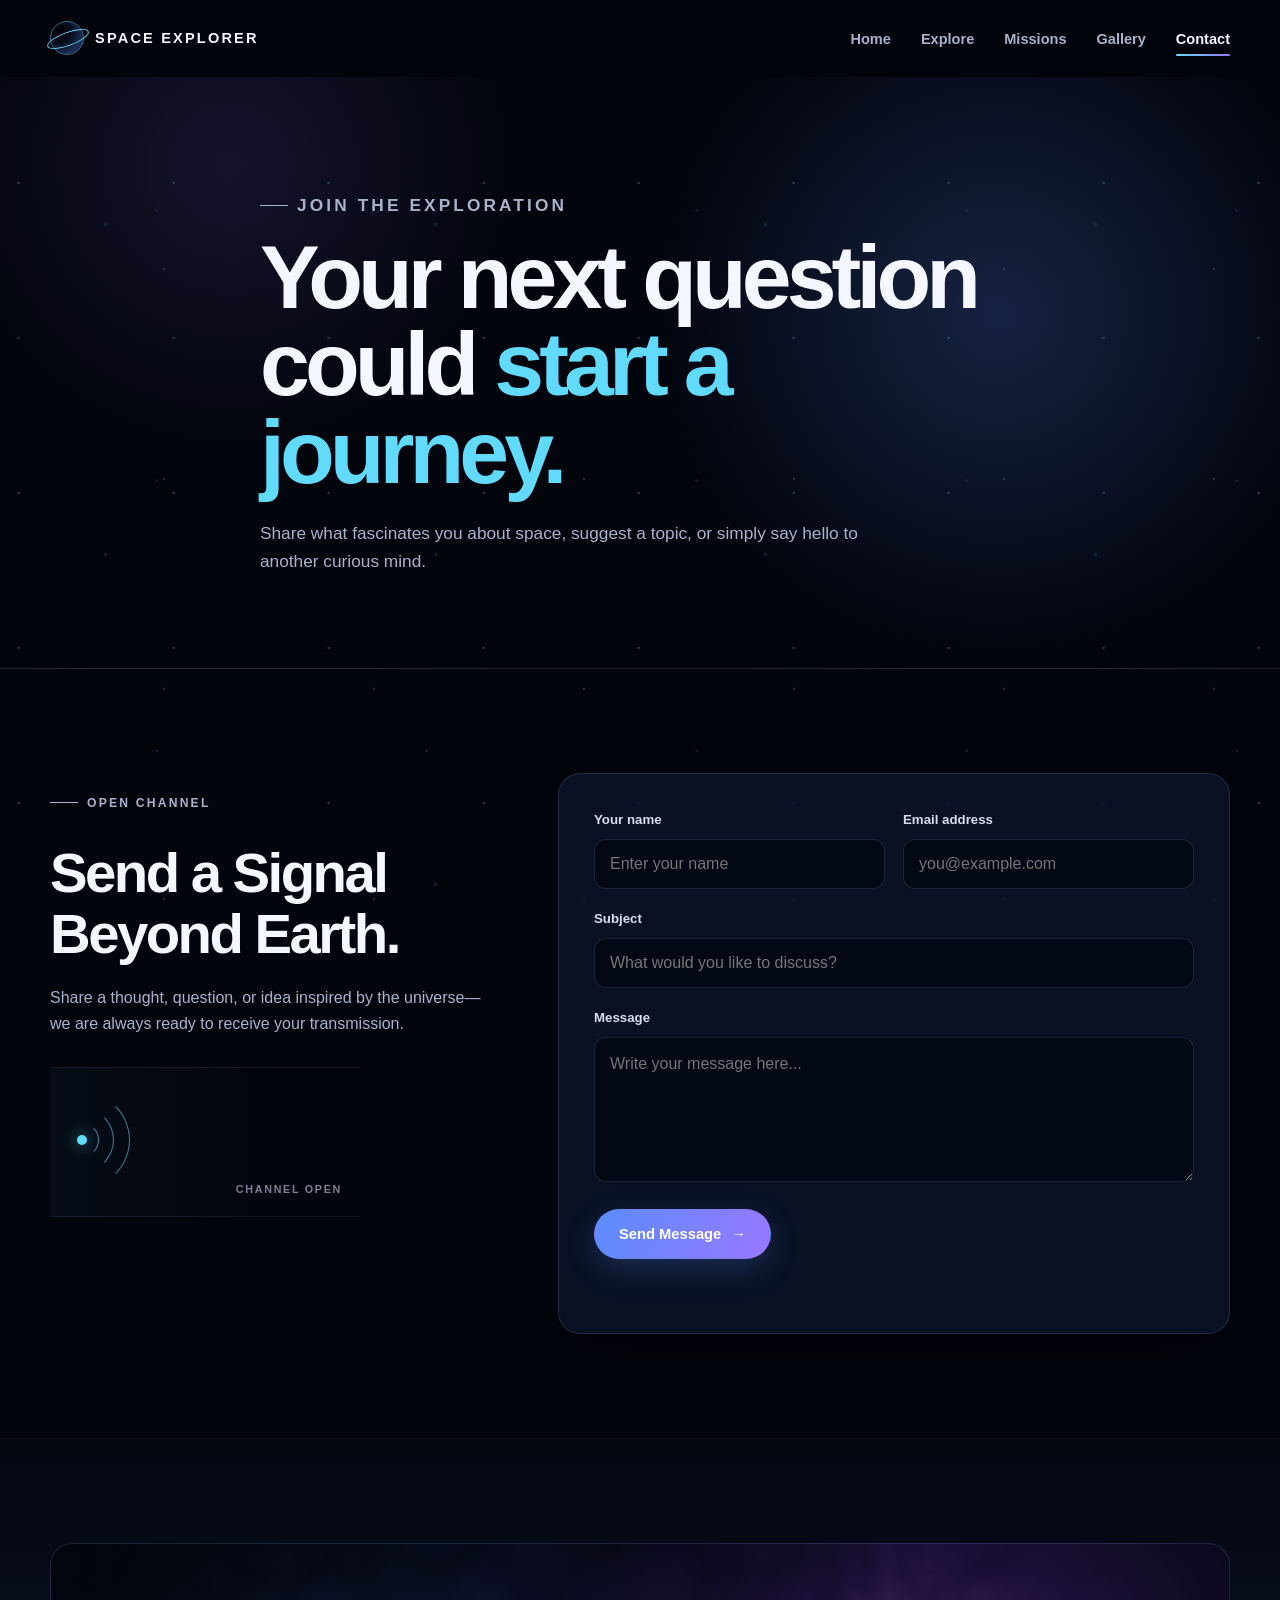
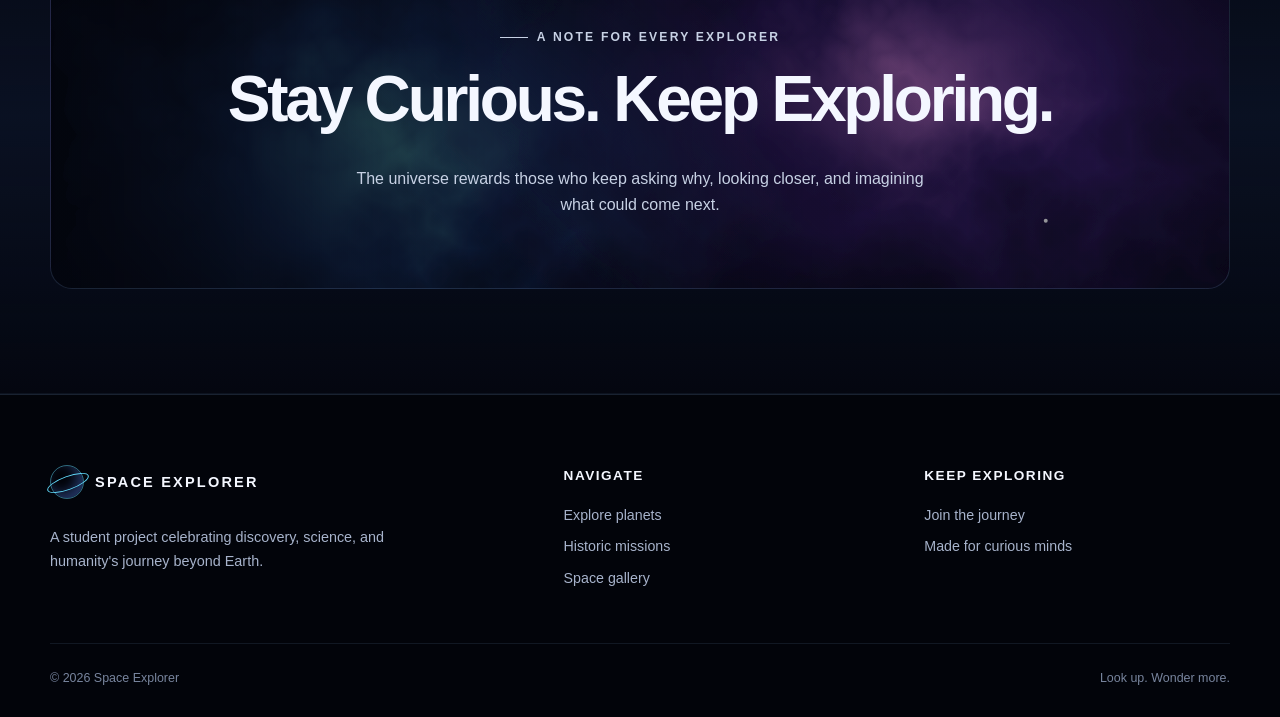
==== contact.html @ 7b2f28d3 "Initial Space Explorer website" ====
<!DOCTYPE html>
<html lang="en">
<head>
  <meta charset="UTF-8">
  <meta name="viewport" content="width=device-width, initial-scale=1.0">
  <meta name="description" content="Send a message and join a community inspired by space exploration and scientific discovery.">
  <title>Join the Exploration | Space Explorer</title>
  <link rel="stylesheet" href="css/style.css">
  <script src="js/script.js" defer></script>
</head>
<body>
  <header class="site-header">
    <nav class="navbar container" aria-label="Main navigation">
      <a class="logo" href="index.html" aria-label="Space Explorer home">
        <span class="logo-mark" aria-hidden="true"></span>SPACE EXPLORER
      </a>
      <button class="menu-toggle" type="button" aria-label="Open navigation menu" aria-expanded="false">
        <span></span>
      </button>
      <ul class="nav-links">
        <li><a class="nav-link" href="index.html">Home</a></li>
        <li><a class="nav-link" href="explore.html">Explore</a></li>
        <li><a class="nav-link" href="missions.html">Missions</a></li>
        <li><a class="nav-link" href="gallery.html">Gallery</a></li>
        <li><a class="nav-link active" href="contact.html" aria-current="page">Contact</a></li>
      </ul>
    </nav>
  </header>

  <main>
    <section class="page-hero">
      <div class="container page-hero-content">
        <p class="eyebrow">Join the exploration</p>
        <h1>Your next question could <span class="accent">start a journey.</span></h1>
        <p>Share what fascinates you about space, suggest a topic, or simply say hello to another curious mind.</p>
      </div>
    </section>

    <section class="section">
      <div class="container contact-grid">
        <div class="contact-intro reveal">
          <p class="eyebrow">Open channel</p>
          <h2 class="section-title">Send a Signal Beyond Earth.</h2>
          <p>Share a thought, question, or idea inspired by the universe—we are always ready to receive your transmission.</p>
          <div class="signal-visual" aria-hidden="true">
            <span class="signal-waves"></span>
            <span class="signal-status">Channel open</span>
          </div>
        </div>

        <form class="contact-form reveal delay-1" id="contact-form" novalidate>
          <div class="form-row">
            <div class="form-group">
              <label for="name">Your name</label>
              <input id="name" name="name" type="text" placeholder="Enter your name" autocomplete="name" required>
            </div>
            <div class="form-group">
              <label for="email">Email address</label>
              <input id="email" name="email" type="email" placeholder="you@example.com" autocomplete="email" required>
            </div>
          </div>

          <div class="form-group">
            <label for="subject">Subject</label>
            <input id="subject" name="subject" type="text" placeholder="What would you like to discuss?" required>
          </div>

          <div class="form-group">
            <label for="message">Message</label>
            <textarea id="message" name="message" placeholder="Write your message here..." required></textarea>
          </div>

          <button class="button" type="submit">
            Send Message <span class="button-arrow" aria-hidden="true">→</span>
          </button>
          <p class="form-status" role="status" aria-live="polite"></p>
        </form>
      </div>
    </section>

    <section class="section section-soft">
      <div class="container">
        <div class="curiosity-banner reveal">
          <p class="eyebrow">A note for every explorer</p>
          <h2>Stay Curious. Keep Exploring.</h2>
          <p>The universe rewards those who keep asking why, looking closer, and imagining what could come next.</p>
        </div>
      </div>
    </section>
  </main>

  <footer class="site-footer">
    <div class="container">
      <div class="footer-grid">
        <div class="footer-brand">
          <a class="logo" href="index.html">
            <span class="logo-mark" aria-hidden="true"></span>SPACE EXPLORER
          </a>
          <p>A student project celebrating discovery, science, and humanity's journey beyond Earth.</p>
        </div>

        <div class="footer-column">
          <h2>Navigate</h2>
          <a href="explore.html">Explore planets</a>
          <a href="missions.html">Historic missions</a>
          <a href="gallery.html">Space gallery</a>
        </div>

        <div class="footer-column">
          <h2>Keep exploring</h2>
          <a href="contact.html">Join the journey</a>
          <span>Made for curious minds</span>
        </div>
      </div>

      <div class="footer-bottom">
        <span>© 2026 Space Explorer</span>
        <span>Look up. Wonder more.</span>
      </div>
    </div>
  </footer>

  <button class="scroll-top" type="button" aria-label="Scroll to top">↑</button>
</body>
</html>
---- css/style.css ----
/* ---------- Design system ---------- */
:root {
  --bg: #03050d;
  --bg-soft: #080d1b;
  --surface: rgba(13, 22, 43, 0.76);
  --surface-solid: #0d162b;
  --line: rgba(143, 193, 255, 0.16);
  --text: #f4f7ff;
  --muted: #a7b3cb;
  --cyan: #61dafb;
  --blue: #5b8cff;
  --violet: #9877ff;
  --radius: 22px;
  --shadow: 0 22px 60px rgba(0, 0, 0, 0.35);
  --max: 1180px;
}

* {
  box-sizing: border-box;
  margin: 0;
  padding: 0;
}

html {
  scroll-behavior: smooth;
}

body {
  min-height: 100vh;
  overflow-x: hidden;
  background: var(--bg);
  color: var(--text);
  font-family: Inter, "Segoe UI", Arial, sans-serif;
  line-height: 1.65;
}

body::before {
  position: fixed;
  z-index: -1;
  inset: 0;
  background-image:
    radial-gradient(circle at 12% 18%, rgba(97, 218, 251, 0.75) 0 1px, transparent 1.5px),
    radial-gradient(circle at 58% 78%, rgba(152, 119, 255, 0.55) 0 1px, transparent 1.5px);
  background-size: 155px 155px, 270px 270px;
  content: "";
  opacity: 0.32;
  pointer-events: none;
  animation: twinkle-soft 7s ease-in-out infinite alternate;
}

body::after {
  position: fixed;
  z-index: -1;
  inset: 0;
  background-image:
    radial-gradient(circle at 78% 28%, rgba(255, 255, 255, 0.75) 0 1px, transparent 1.5px),
    radial-gradient(circle at 32% 68%, rgba(97, 218, 251, 0.7) 0 1px, rgba(97, 218, 251, 0.12) 2px, transparent 4px);
  background-size: 210px 210px, 330px 330px;
  content: "";
  opacity: 0.2;
  pointer-events: none;
  animation: twinkle-bright 9.5s 1.7s ease-in-out infinite alternate;
}

@keyframes twinkle-soft {
  0%, 100% { opacity: 0.2; }
  45% { opacity: 0.36; }
  72% { opacity: 0.27; }
}

@keyframes twinkle-bright {
  0%, 100% { opacity: 0.14; }
  38% { opacity: 0.25; }
  67% { opacity: 0.4; }
}

img {
  display: block;
  max-width: 100%;
}

a {
  color: inherit;
  text-decoration: none;
}

button,
input,
textarea {
  font: inherit;
}

.container {
  width: min(calc(100% - 40px), var(--max));
  margin-inline: auto;
}

.eyebrow {
  display: inline-flex;
  align-items: center;
  gap: 9px;
  margin-bottom: 14px;
  color: var(--cyan);
  font-size: 0.76rem;
  font-weight: 750;
  letter-spacing: 0.18em;
  text-transform: uppercase;
}

.eyebrow::before {
  width: 28px;
  height: 1px;
  background: currentColor;
  content: "";
}

.section {
  padding: 104px 0;
}

.section-soft {
  background: linear-gradient(180deg, rgba(8, 13, 27, 0.25), rgba(13, 22, 43, 0.72), rgba(8, 13, 27, 0.25));
  border-block: 1px solid rgba(143, 193, 255, 0.06);
}

.section-heading {
  max-width: 700px;
  margin-bottom: 45px;
}

.section-heading.center {
  margin-inline: auto;
  text-align: center;
}

.section-heading.center .eyebrow {
  justify-content: center;
}

.section-title {
  font-size: clamp(2rem, 4.4vw, 3.55rem);
  font-weight: 750;
  letter-spacing: -0.045em;
  line-height: 1.08;
}

.section-copy {
  margin-top: 16px;
  color: var(--muted);
  font-size: 1.03rem;
}

.accent {
  color: var(--cyan);
}

/* ---------- Navigation ---------- */
.site-header {
  position: sticky;
  z-index: 1000;
  top: 0;
  border-bottom: 1px solid transparent;
  background: rgba(3, 5, 13, 0.7);
  backdrop-filter: blur(18px);
  transition: border-color 0.3s ease, background 0.3s ease;
}

.site-header.scrolled {
  border-color: var(--line);
  background: rgba(3, 5, 13, 0.92);
}

.navbar {
  display: flex;
  min-height: 76px;
  align-items: center;
  justify-content: space-between;
}

.logo {
  display: inline-flex;
  align-items: center;
  gap: 11px;
  font-size: 0.91rem;
  font-weight: 800;
  letter-spacing: 0.15em;
}

.logo-mark {
  position: relative;
  width: 34px;
  height: 34px;
  border: 1px solid rgba(97, 218, 251, 0.48);
  border-radius: 50%;
  box-shadow: inset -6px -5px 12px rgba(91, 140, 255, 0.35);
}

.logo-mark::before {
  position: absolute;
  width: 42px;
  height: 12px;
  top: 10px;
  left: -5px;
  border: 1px solid var(--cyan);
  border-radius: 50%;
  content: "";
  transform: rotate(-20deg);
}

.nav-links {
  display: flex;
  align-items: center;
  gap: 30px;
  list-style: none;
}

.nav-link {
  position: relative;
  display: block;
  padding: 26px 0 23px;
  color: var(--muted);
  font-size: 0.91rem;
  font-weight: 600;
  transition: color 0.25s ease;
}

.nav-link::after {
  position: absolute;
  right: 0;
  bottom: 19px;
  left: 0;
  height: 2px;
  border-radius: 10px;
  background: linear-gradient(90deg, var(--cyan), var(--violet));
  content: "";
  transform: scaleX(0);
  transition: transform 0.25s ease;
}

.nav-link:hover,
.nav-link.active {
  color: var(--text);
}

.nav-link:hover::after,
.nav-link.active::after {
  transform: scaleX(1);
}

.menu-toggle {
  display: none;
  width: 44px;
  height: 44px;
  place-items: center;
  border: 1px solid var(--line);
  border-radius: 12px;
  background: rgba(255, 255, 255, 0.04);
  color: var(--text);
  cursor: pointer;
}

.menu-toggle span,
.menu-toggle::before,
.menu-toggle::after {
  width: 20px;
  height: 2px;
  border-radius: 2px;
  background: currentColor;
  content: "";
  transition: 0.25s ease;
}

.menu-toggle span {
  display: block;
  margin: 5px 0;
}

.menu-toggle.open span {
  opacity: 0;
}

.menu-toggle.open::before {
  transform: translateY(7px) rotate(45deg);
}

.menu-toggle.open::after {
  transform: translateY(-7px) rotate(-45deg);
}

/* ---------- Buttons ---------- */
.button {
  display: inline-flex;
  min-height: 50px;
  align-items: center;
  justify-content: center;
  gap: 10px;
  padding: 0 24px;
  border: 1px solid transparent;
  border-radius: 999px;
  background: linear-gradient(110deg, var(--blue), var(--violet));
  box-shadow: 0 10px 30px rgba(91, 140, 255, 0.22);
  color: white;
  font-size: 0.92rem;
  font-weight: 700;
  cursor: pointer;
  transition: transform 0.25s ease, box-shadow 0.25s ease, filter 0.25s ease;
}

.button:hover {
  box-shadow: 0 14px 34px rgba(91, 140, 255, 0.35);
  filter: brightness(1.08);
  transform: translateY(-3px);
}

.button-ghost {
  border-color: var(--line);
  background: rgba(255, 255, 255, 0.04);
  box-shadow: none;
}

.button-arrow {
  transition: transform 0.25s ease;
}

.button:hover .button-arrow {
  transform: translateX(4px);
}

/* ---------- Home hero ---------- */
.hero {
  position: relative;
  min-height: calc(100vh - 76px);
  display: grid;
  align-items: center;
  overflow: hidden;
  background:
    linear-gradient(90deg, rgba(3, 5, 13, 0.98) 0%, rgba(3, 5, 13, 0.86) 35%, rgba(3, 5, 13, 0.13) 72%),
    linear-gradient(0deg, var(--bg) 0%, transparent 28%),
    url("../images/hero-space.png") center / cover no-repeat;
}

.hero::before {
  position: absolute;
  inset: 0;
  background-image: radial-gradient(circle, rgba(255, 255, 255, 0.8) 0 1px, transparent 1.4px);
  background-size: 120px 120px;
  content: "";
  opacity: 0.18;
  animation: star-drift 24s linear infinite;
  pointer-events: none;
}

@keyframes star-drift {
  to { transform: translate3d(-60px, 40px, 0); }
}

.hero-content {
  position: relative;
  z-index: 1;
  max-width: 720px;
  padding: 100px 0 130px;
}

.hero-kicker {
  display: inline-flex;
  align-items: center;
  gap: 10px;
  margin-bottom: 22px;
  padding: 8px 13px;
  border: 1px solid var(--line);
  border-radius: 999px;
  background: rgba(5, 11, 25, 0.6);
  color: #cfeaff;
  font-size: 0.76rem;
  letter-spacing: 0.11em;
  text-transform: uppercase;
}

.hero-kicker::before {
  width: 7px;
  height: 7px;
  border-radius: 50%;
  background: var(--cyan);
  box-shadow: 0 0 14px var(--cyan);
  content: "";
}

.hero h1 {
  max-width: 700px;
  font-size: clamp(3.4rem, 8vw, 7rem);
  font-weight: 760;
  letter-spacing: -0.065em;
  line-height: 0.93;
}

.hero h1 span {
  background: linear-gradient(105deg, var(--cyan), #b5c8ff 52%, var(--violet));
  background-clip: text;
  color: transparent;
}

.hero-copy {
  max-width: 580px;
  margin: 28px 0 34px;
  color: #c3ccde;
  font-size: clamp(1rem, 1.6vw, 1.16rem);
}

.hero-actions {
  display: flex;
  flex-wrap: wrap;
  gap: 13px;
}

.scroll-cue {
  position: absolute;
  z-index: 2;
  bottom: 34px;
  left: 50%;
  display: flex;
  align-items: center;
  gap: 10px;
  color: var(--muted);
  font-size: 0.73rem;
  letter-spacing: 0.18em;
  text-transform: uppercase;
  transform: translateX(-50%);
}

.scroll-cue::before {
  width: 1px;
  height: 42px;
  background: linear-gradient(var(--cyan), transparent);
  content: "";
  animation: cue 2s ease-in-out infinite;
}

@keyframes cue {
  50% { transform: translateY(8px); }
}

/* ---------- Cards and home sections ---------- */
.story-grid {
  display: grid;
  grid-template-columns: 0.9fr 1.1fr;
  gap: 64px;
  align-items: center;
}

.story-visual {
  position: relative;
  min-height: 460px;
  overflow: hidden;
  border: 1px solid var(--line);
  border-radius: var(--radius);
  background: url("../images/gallery-nebula.svg") center / cover;
  box-shadow: var(--shadow);
}

.story-orbit {
  position: absolute;
  inset: 70px;
  border: 1px solid rgba(97, 218, 251, 0.3);
  border-radius: 50%;
  animation: orbit 18s linear infinite;
}

.story-orbit::before {
  position: absolute;
  width: 22px;
  height: 22px;
  top: -11px;
  left: 50%;
  border-radius: 50%;
  background: var(--cyan);
  box-shadow: 0 0 30px var(--cyan);
  content: "";
}

@keyframes orbit { to { transform: rotate(360deg); } }

.story-content p {
  margin: 20px 0 28px;
  color: var(--muted);
}

.mini-list {
  display: grid;
  gap: 12px;
  list-style: none;
}

.mini-list li {
  display: flex;
  align-items: center;
  gap: 12px;
  color: #dce6f6;
}

.mini-list li::before {
  width: 7px;
  height: 7px;
  border-radius: 50%;
  background: var(--cyan);
  box-shadow: 0 0 12px rgba(97, 218, 251, 0.75);
  content: "";
}

.card-grid {
  display: grid;
  grid-template-columns: repeat(3, 1fr);
  gap: 22px;
}

.feature-card,
.planet-card,
.mission-card {
  overflow: hidden;
  border: 1px solid var(--line);
  border-radius: var(--radius);
  background: var(--surface);
  box-shadow: 0 12px 34px rgba(0, 0, 0, 0.15);
  transition: transform 0.3s ease, border-color 0.3s ease, box-shadow 0.3s ease;
}

.feature-card:hover,
.planet-card:hover,
.mission-card:hover {
  border-color: rgba(97, 218, 251, 0.4);
  box-shadow: 0 24px 55px rgba(0, 0, 0, 0.36), 0 0 24px rgba(91, 140, 255, 0.09);
  transform: translateY(-7px);
}

.feature-image,
.planet-image,
.mission-image,
.destination-image {
  overflow: hidden;
  aspect-ratio: 16 / 10;
  background: #050814;
}

.feature-image img,
.planet-image img,
.mission-image img,
.destination-image img {
  width: 100%;
  height: 100%;
  object-fit: cover;
  object-position: center;
  transition: transform 0.55s ease;
}

.planet-image img {
  object-fit: contain;
}

.feature-card:hover img,
.planet-card:hover img,
.mission-card:hover img {
  transform: scale(1.06);
}

.destination-card:hover .destination-image img {
  transform: scale(1.045);
}

.card-body {
  padding: 25px;
}

.card-label {
  display: block;
  margin-bottom: 9px;
  color: var(--cyan);
  font-size: 0.72rem;
  font-weight: 750;
  letter-spacing: 0.14em;
  text-transform: uppercase;
}

.card-title {
  margin-bottom: 10px;
  font-size: 1.35rem;
  line-height: 1.2;
}

.card-copy {
  color: var(--muted);
  font-size: 0.94rem;
}

/* ---------- Home destinations ---------- */
.destination-grid {
  display: grid;
  grid-template-columns: repeat(3, 1fr);
  gap: 22px;
}

.destination-card {
  overflow: hidden;
  border: 1px solid var(--line);
  border-radius: var(--radius);
  background: var(--surface);
  box-shadow: 0 12px 34px rgba(0, 0, 0, 0.15);
  transition: transform 0.3s ease, border-color 0.3s ease, box-shadow 0.3s ease;
}

.destination-card:hover {
  border-color: rgba(97, 218, 251, 0.44);
  box-shadow: 0 24px 55px rgba(0, 0, 0, 0.34), 0 0 24px rgba(91, 140, 255, 0.09);
  transform: translateY(-7px);
}

.destination-link {
  position: relative;
  display: inline-flex;
  margin-top: 20px;
  color: var(--cyan);
  font-size: 0.86rem;
  font-weight: 700;
  transition: transform 0.25s ease;
}

.destination-link::after {
  position: absolute;
  right: 0;
  bottom: -3px;
  left: 0;
  height: 1px;
  background: currentColor;
  content: "";
  transform: scaleX(0);
  transform-origin: left;
  transition: transform 0.25s ease;
}

.destination-card:hover .destination-link {
  transform: translateX(3px);
}

.destination-card:hover .destination-link::after {
  transform: scaleX(1);
}

/* ---------- Inner page hero ---------- */
.page-hero {
  position: relative;
  display: grid;
  min-height: 440px;
  align-items: center;
  overflow: hidden;
  border-bottom: 1px solid var(--line);
  background:
    radial-gradient(circle at 78% 40%, rgba(91, 140, 255, 0.22), transparent 33%),
    radial-gradient(circle at 18% 15%, rgba(152, 119, 255, 0.13), transparent 25%);
}

.page-hero-content {
  position: relative;
  z-index: 1;
  max-width: 760px;
  padding: 92px 0;
}

.page-hero h1 {
  font-size: clamp(3rem, 7vw, 5.6rem);
  letter-spacing: -0.055em;
  line-height: 0.98;
}

.page-hero p {
  max-width: 620px;
  margin-top: 22px;
  color: var(--muted);
  font-size: 1.08rem;
}

/* ---------- Explore ---------- */
.planet-grid {
  display: grid;
  grid-template-columns: repeat(4, 1fr);
  gap: 22px;
}

.planet-card .card-body {
  padding: 22px;
}

.planet-fact {
  display: flex;
  gap: 10px;
  margin-top: 18px;
  padding-top: 16px;
  border-top: 1px solid var(--line);
  color: #dce8f8;
  font-size: 0.84rem;
}

.planet-fact::before {
  color: var(--cyan);
  content: "✦";
}

.system-note {
  display: grid;
  grid-template-columns: 1.2fr 0.8fr;
  gap: 35px;
  align-items: center;
  padding: 44px;
  border: 1px solid var(--line);
  border-radius: var(--radius);
  background: linear-gradient(120deg, rgba(91, 140, 255, 0.13), rgba(152, 119, 255, 0.06));
}

.system-note p {
  color: var(--muted);
}

.distance {
  text-align: right;
}

.distance strong {
  display: block;
  color: var(--cyan);
  font-size: clamp(2rem, 4vw, 3.2rem);
  line-height: 1;
}

.distance span {
  color: var(--muted);
  font-size: 0.82rem;
}

/* ---------- Missions ---------- */
.timeline {
  position: relative;
  display: grid;
  gap: 32px;
}

.timeline::before {
  position: absolute;
  top: 0;
  bottom: 0;
  left: 50%;
  width: 1px;
  background: linear-gradient(var(--cyan), rgba(152, 119, 255, 0.3), transparent);
  content: "";
}

.mission-card {
  width: calc(50% - 36px);
}

.mission-card:nth-child(even) {
  margin-left: calc(50% + 36px);
}

.mission-card::after {
  position: absolute;
  width: 12px;
  height: 12px;
  border: 3px solid var(--bg);
  border-radius: 50%;
  background: var(--cyan);
  box-shadow: 0 0 18px rgba(97, 218, 251, 0.7);
  content: "";
}

.mission-card:nth-child(odd)::after {
  top: 36px;
  right: -43px;
}

.mission-card:nth-child(even)::after {
  top: 36px;
  left: -43px;
}

.mission-card {
  position: relative;
}

.mission-meta {
  display: flex;
  align-items: center;
  justify-content: space-between;
  gap: 16px;
  margin-bottom: 8px;
}

.mission-year {
  color: var(--cyan);
  font-size: 0.82rem;
  font-weight: 800;
  letter-spacing: 0.12em;
}

.achievement {
  margin-top: 16px;
  padding: 13px 15px;
  border-left: 2px solid var(--violet);
  border-radius: 0 8px 8px 0;
  background: rgba(152, 119, 255, 0.07);
  color: #dfe5f4;
  font-size: 0.86rem;
}

/* ---------- Gallery ---------- */
.gallery-grid {
  display: grid;
  grid-auto-rows: 250px;
  grid-template-columns: repeat(3, 1fr);
  gap: 18px;
}

.gallery-item {
  position: relative;
  overflow: hidden;
  border: 1px solid var(--line);
  border-radius: 18px;
  background: var(--surface-solid);
  cursor: zoom-in;
}

.gallery-item.wide {
  grid-column: span 2;
}

.gallery-item.tall {
  grid-row: span 2;
}

.gallery-item img {
  width: 100%;
  height: 100%;
  object-fit: cover;
  object-position: center;
  transition: transform 0.55s ease, filter 0.4s ease;
}

.gallery-overlay {
  position: absolute;
  inset: 0;
  display: flex;
  flex-direction: column;
  justify-content: flex-end;
  padding: 25px;
  background: linear-gradient(transparent 35%, rgba(2, 5, 13, 0.92));
  opacity: 0;
  transform: translateY(12px);
  transition: opacity 0.35s ease, transform 0.35s ease;
}

.gallery-overlay span {
  color: var(--cyan);
  font-size: 0.68rem;
  font-weight: 750;
  letter-spacing: 0.13em;
  text-transform: uppercase;
}

.gallery-overlay h2 {
  margin-top: 5px;
  font-size: 1.28rem;
}

.gallery-item:hover img {
  filter: brightness(0.82);
  transform: scale(1.07);
}

.gallery-item:hover .gallery-overlay,
.gallery-item:focus .gallery-overlay {
  opacity: 1;
  transform: translateY(0);
}

.lightbox {
  position: fixed;
  z-index: 2000;
  inset: 0;
  display: grid;
  padding: 30px;
  place-items: center;
  background: rgba(1, 3, 9, 0.94);
  opacity: 0;
  visibility: hidden;
  transition: opacity 0.25s ease, visibility 0.25s ease;
}

.lightbox.open {
  opacity: 1;
  visibility: visible;
}

.lightbox img {
  max-width: min(1100px, 90vw);
  max-height: 82vh;
  border: 1px solid var(--line);
  border-radius: 16px;
  box-shadow: var(--shadow);
}

.lightbox-close {
  position: absolute;
  top: 22px;
  right: 28px;
  width: 44px;
  height: 44px;
  border: 1px solid var(--line);
  border-radius: 50%;
  background: rgba(255, 255, 255, 0.08);
  color: white;
  font-size: 1.5rem;
  cursor: pointer;
}

/* ---------- Contact ---------- */
.contact-grid {
  display: grid;
  grid-template-columns: 0.8fr 1.2fr;
  gap: 60px;
  align-items: start;
}

.contact-intro p {
  margin: 20px 0 30px;
  color: var(--muted);
}

.signal-visual {
  position: relative;
  width: min(100%, 310px);
  height: 150px;
  overflow: hidden;
  border-block: 1px solid rgba(143, 193, 255, 0.1);
  background: linear-gradient(90deg, rgba(97, 218, 251, 0.04), transparent 75%);
}

.signal-visual::before {
  position: absolute;
  top: 67px;
  left: 27px;
  width: 10px;
  height: 10px;
  border-radius: 50%;
  background: var(--cyan);
  box-shadow: 0 0 16px rgba(97, 218, 251, 0.75);
  content: "";
}

.signal-waves,
.signal-waves::before,
.signal-waves::after {
  position: absolute;
  border: 1px solid transparent;
  border-right-color: rgba(97, 218, 251, 0.58);
  border-radius: 50%;
  content: "";
  animation: signal-pulse 3.2s ease-in-out infinite;
}

.signal-waves {
  top: 24px;
  left: -16px;
  width: 96px;
  height: 96px;
}

.signal-waves::before {
  inset: 15px;
  animation-delay: 0.35s;
}

.signal-waves::after {
  inset: 30px;
  animation-delay: 0.7s;
}

.signal-status {
  position: absolute;
  right: 18px;
  bottom: 18px;
  color: rgba(167, 179, 203, 0.72);
  font-size: 0.67rem;
  font-weight: 700;
  letter-spacing: 0.16em;
  text-transform: uppercase;
}

@keyframes signal-pulse {
  0%, 100% { opacity: 0.25; }
  50% { opacity: 0.82; }
}

.contact-form {
  padding: 35px;
  border: 1px solid var(--line);
  border-radius: var(--radius);
  background: var(--surface);
  box-shadow: var(--shadow);
}

.form-row {
  display: grid;
  grid-template-columns: 1fr 1fr;
  gap: 18px;
}

.form-group {
  margin-bottom: 19px;
}

.form-group label {
  display: block;
  margin-bottom: 8px;
  color: #d8e0ef;
  font-size: 0.83rem;
  font-weight: 650;
}

.form-group input,
.form-group textarea {
  width: 100%;
  border: 1px solid var(--line);
  border-radius: 12px;
  outline: none;
  background: rgba(1, 5, 14, 0.65);
  color: var(--text);
  transition: border-color 0.25s ease, box-shadow 0.25s ease;
}

.form-group input {
  height: 50px;
  padding: 0 15px;
}

.form-group textarea {
  min-height: 145px;
  padding: 13px 15px;
  resize: vertical;
}

.form-group input:focus,
.form-group textarea:focus {
  border-color: var(--cyan);
  box-shadow: 0 0 0 3px rgba(97, 218, 251, 0.1);
}

.form-group input.invalid,
.form-group textarea.invalid {
  border-color: #ff7b91;
}

.form-status {
  min-height: 24px;
  margin-top: 15px;
  color: var(--cyan);
  font-size: 0.88rem;
}

.curiosity-banner {
  position: relative;
  overflow: hidden;
  padding: 70px 30px;
  border: 1px solid var(--line);
  border-radius: var(--radius);
  background:
    linear-gradient(90deg, rgba(3, 5, 13, 0.88), rgba(3, 5, 13, 0.34)),
    url("../images/gallery-nebula.svg") center / cover;
  text-align: center;
}

.curiosity-banner h2 {
  font-size: clamp(2rem, 5vw, 4rem);
  letter-spacing: -0.05em;
}

.curiosity-banner p {
  max-width: 600px;
  margin: 13px auto 0;
  color: #c7d1e4;
}

/* ---------- Footer ---------- */
.site-footer {
  padding: 70px 0 28px;
  border-top: 1px solid var(--line);
  background: #02040a;
}

.footer-grid {
  display: grid;
  grid-template-columns: 1.2fr 0.8fr 0.8fr;
  gap: 55px;
  padding-bottom: 45px;
}

.footer-brand p {
  max-width: 390px;
  margin-top: 18px;
  color: var(--muted);
  font-size: 0.9rem;
}

.footer-column h2 {
  margin-bottom: 16px;
  font-size: 0.85rem;
  letter-spacing: 0.11em;
  text-transform: uppercase;
}

.footer-column a,
.footer-column span {
  display: block;
  width: fit-content;
  margin: 8px 0;
  color: var(--muted);
  font-size: 0.89rem;
  transition: color 0.2s ease;
}

.footer-column a:hover {
  color: var(--cyan);
}

.footer-bottom {
  display: flex;
  justify-content: space-between;
  gap: 20px;
  padding-top: 24px;
  border-top: 1px solid rgba(143, 193, 255, 0.1);
  color: #78859e;
  font-size: 0.78rem;
}

.scroll-top {
  position: fixed;
  z-index: 900;
  right: 25px;
  bottom: 25px;
  width: 46px;
  height: 46px;
  border: 1px solid var(--line);
  border-radius: 50%;
  background: rgba(13, 22, 43, 0.9);
  color: var(--cyan);
  cursor: pointer;
  opacity: 0;
  pointer-events: none;
  transform: translateY(12px);
  transition: opacity 0.25s ease, transform 0.25s ease, background 0.25s ease;
}

.scroll-top.show {
  opacity: 1;
  pointer-events: auto;
  transform: translateY(0);
}

.scroll-top:hover {
  background: var(--surface-solid);
}

/* ---------- Scroll reveal ---------- */
.reveal {
  opacity: 0;
  transform: translateY(28px);
  transition: opacity 0.7s ease, transform 0.7s ease;
}

.reveal.visible {
  opacity: 1;
  transform: translateY(0);
}

.delay-1 { transition-delay: 0.08s; }
.delay-2 { transition-delay: 0.16s; }
.delay-3 { transition-delay: 0.24s; }

/* ---------- Responsive ---------- */
@media (max-width: 1000px) {
  .planet-grid { grid-template-columns: repeat(2, 1fr); }
  .card-grid { grid-template-columns: repeat(2, 1fr); }
  .card-grid .feature-card:last-child { grid-column: span 2; }
  .destination-grid { grid-template-columns: repeat(2, 1fr); }
  .destination-card:last-child { grid-column: span 2; }
}

@media (max-width: 820px) {
  .section { padding: 78px 0; }
  .menu-toggle { display: grid; }
  .nav-links {
    position: absolute;
    top: 76px;
    right: 20px;
    left: 20px;
    display: grid;
    gap: 0;
    padding: 12px 20px;
    border: 1px solid var(--line);
    border-radius: 16px;
    background: rgba(5, 10, 22, 0.98);
    box-shadow: var(--shadow);
    opacity: 0;
    pointer-events: none;
    transform: translateY(-10px);
    transition: opacity 0.25s ease, transform 0.25s ease;
  }
  .nav-links.open { opacity: 1; pointer-events: auto; transform: translateY(0); }
  .nav-link { padding: 14px 0; }
  .nav-link::after { bottom: 9px; transform-origin: left; }
  .hero { min-height: 720px; background-position: 62% center; }
  .hero-content { padding: 90px 0 150px; }
  .story-grid, .contact-grid { grid-template-columns: 1fr; }
  .story-visual { min-height: 380px; }
  .system-note { grid-template-columns: 1fr; }
  .distance { text-align: left; }
  .timeline::before { left: 9px; }
  .mission-card, .mission-card:nth-child(even) { width: calc(100% - 38px); margin-left: 38px; }
  .mission-card:nth-child(odd)::after, .mission-card:nth-child(even)::after { top: 30px; right: auto; left: -36px; }
  .gallery-grid { grid-template-columns: repeat(2, 1fr); }
  .footer-grid { grid-template-columns: 1fr 1fr; }
  .footer-brand { grid-column: span 2; }
}

@media (max-width: 580px) {
  .container { width: min(calc(100% - 28px), var(--max)); }
  .hero { min-height: 680px; background-position: 68% center; }
  .hero h1 { font-size: clamp(3rem, 17vw, 4.7rem); }
  .hero-actions { align-items: stretch; flex-direction: column; }
  .hero-actions .button { width: 100%; }
  .page-hero { min-height: 370px; }
  .planet-grid, .card-grid, .destination-grid { grid-template-columns: 1fr; }
  .card-grid .feature-card:last-child { grid-column: auto; }
  .destination-card:last-child { grid-column: auto; }
  .story-visual { min-height: 310px; }
  .story-orbit { inset: 50px; }
  .system-note { padding: 30px 24px; }
  .gallery-grid { grid-auto-rows: 230px; grid-template-columns: 1fr; }
  .gallery-item.wide { grid-column: auto; }
  .gallery-item.tall { grid-row: span 1; }
  .gallery-overlay { opacity: 1; transform: none; }
  .form-row { grid-template-columns: 1fr; gap: 0; }
  .contact-form { padding: 24px; }
  .footer-grid { grid-template-columns: 1fr; gap: 32px; }
  .footer-brand { grid-column: auto; }
  .footer-bottom { flex-direction: column; }
}

@media (prefers-reduced-motion: reduce) {
  html { scroll-behavior: auto; }
  *, *::before, *::after { animation-duration: 0.01ms !important; animation-iteration-count: 1 !important; transition-duration: 0.01ms !important; }
  .reveal { opacity: 1; transform: none; }
}
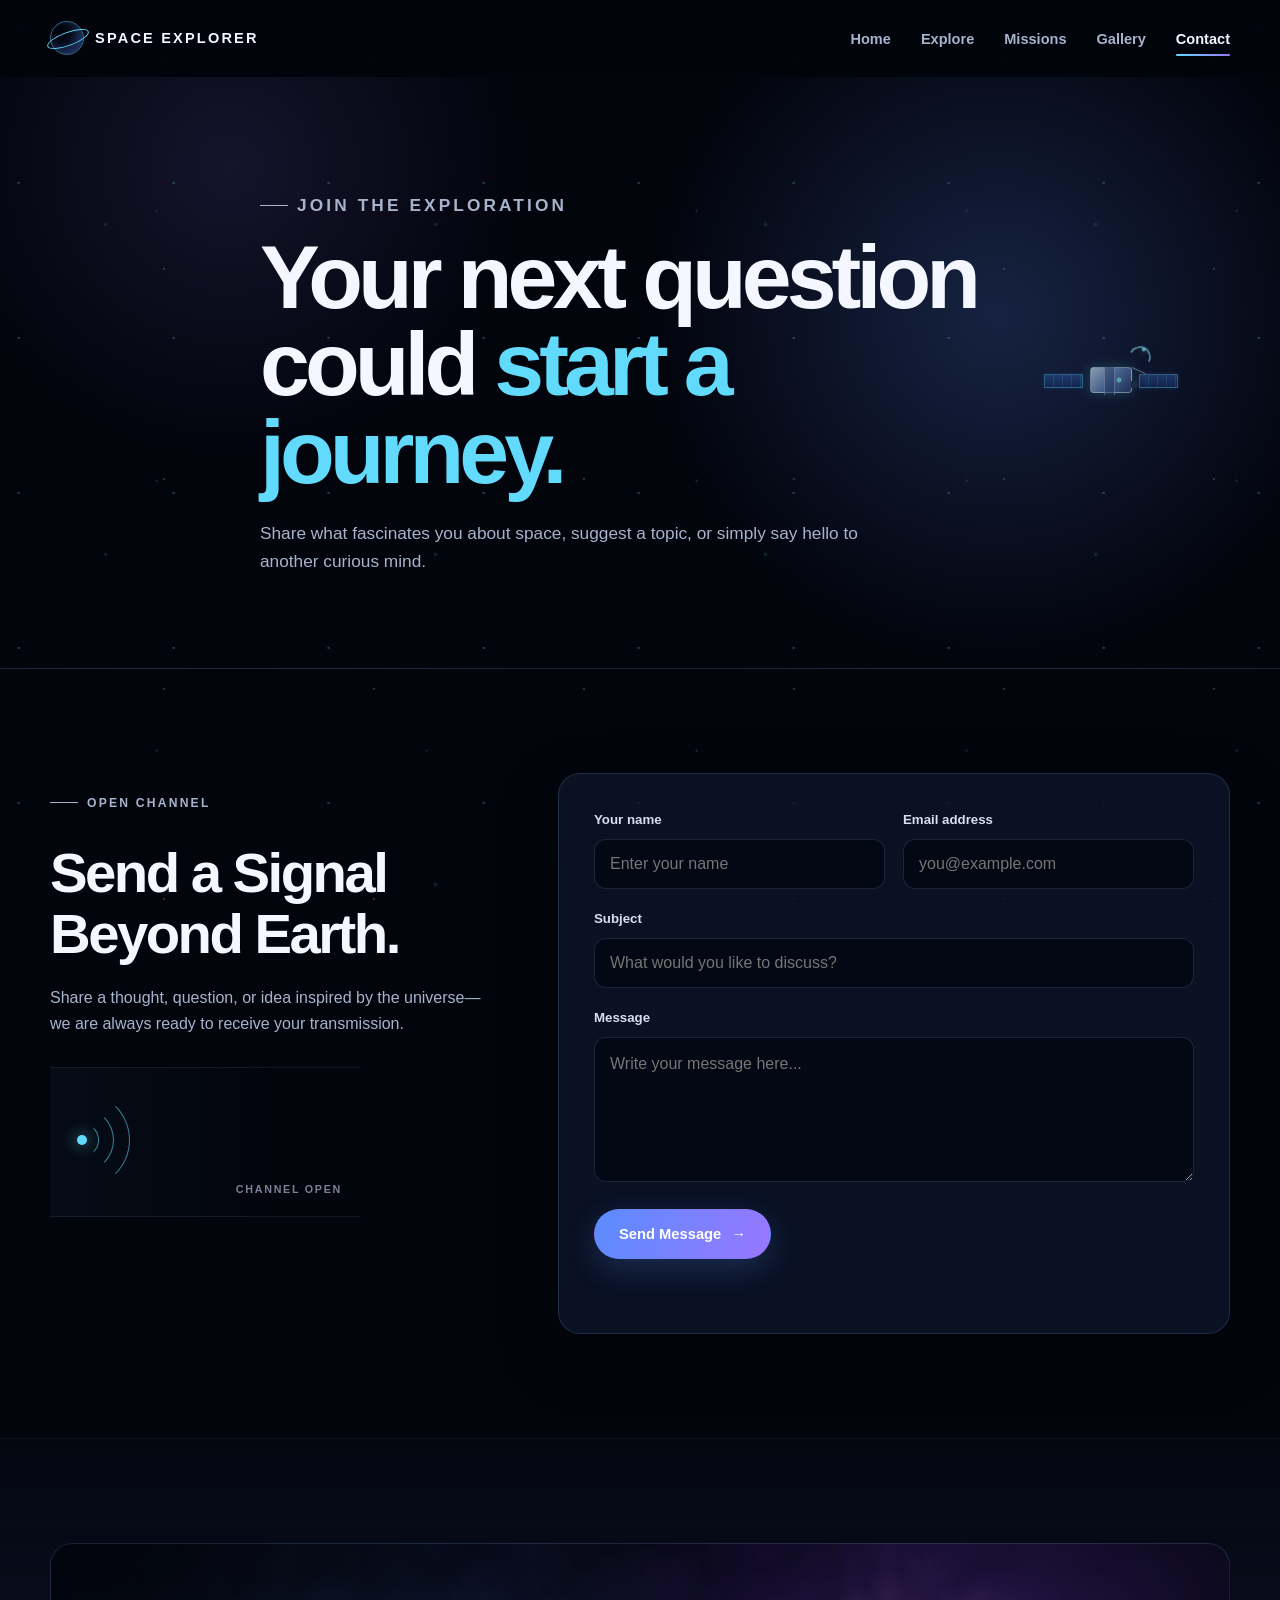
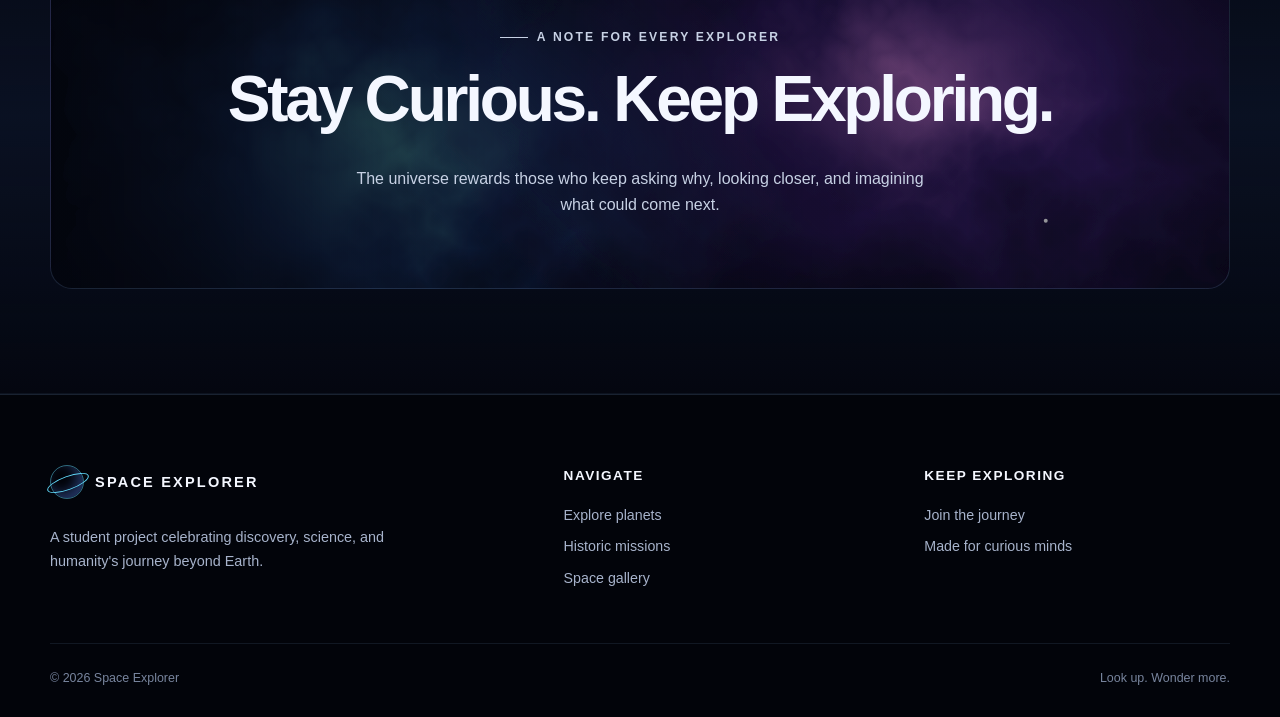
==== commit 839fc5be: "Improve hero spacecraft animations" ====
--- a/contact.html
+++ b/contact.html
@@ -34,6 +34,16 @@
         <p class="eyebrow">Join the exploration</p>
         <h1>Your next question could <span class="accent">start a journey.</span></h1>
         <p>Share what fascinates you about space, suggest a topic, or simply say hello to another curious mind.</p>
+      </div>
+      <div class="hero-decoration contact-transmission" aria-hidden="true">
+        <span class="probe-object">
+          <span class="probe-panel probe-panel-left"></span>
+          <span class="probe-panel probe-panel-right"></span>
+          <span class="probe-dish"></span>
+        </span>
+        <span class="probe-wave wave-one"></span>
+        <span class="probe-wave wave-two"></span>
+        <span class="probe-wave wave-three"></span>
       </div>
     </section>
 
--- a/css/style.css
+++ b/css/style.css
@@ -658,7 +658,7 @@
 
 .page-hero-content {
   position: relative;
-  z-index: 1;
+  z-index: 2;
   max-width: 760px;
   padding: 92px 0;
 }
@@ -674,6 +674,362 @@
   margin-top: 22px;
   color: var(--muted);
   font-size: 1.08rem;
+}
+
+/* Page-specific hero decorations */
+.hero-decoration {
+  position: absolute;
+  z-index: 0;
+  pointer-events: none;
+}
+
+.explore-orbit {
+  top: 50%;
+  right: 20px;
+  width: 220px;
+  height: 140px;
+  border: 1px solid rgba(93, 226, 255, 0.14);
+  border-radius: 50%;
+  opacity: 0.68;
+  transform: translateY(-50%) rotate(-10deg);
+}
+
+.orbit-craft {
+  position: absolute;
+  top: 0;
+  left: 0;
+  width: 26px;
+  height: 18px;
+  border: 1px solid rgba(206, 242, 255, 0.72);
+  border-radius: 4px;
+  background:
+    radial-gradient(circle at 68% 50%, #8cf0ff 0 2px, transparent 3px),
+    linear-gradient(135deg, #e6f4ff, #6d9fca 50%, #334b82);
+  box-shadow: 0 0 12px rgba(93, 226, 255, 0.38);
+  offset-path: ellipse(47% 44% at 50% 50%);
+  offset-distance: 0%;
+  offset-rotate: auto;
+  animation: explore-circuit 22s linear infinite;
+}
+
+.orbit-craft::before {
+  content: "";
+  position: absolute;
+  top: 4px;
+  left: -31px;
+  width: 88px;
+  height: 10px;
+  background: linear-gradient(
+    90deg,
+    #173665 0 27%,
+    #2f70aa 27% 29%,
+    transparent 29% 71%,
+    #2f70aa 71% 73%,
+    #173665 73% 100%
+  );
+  filter: drop-shadow(0 0 3px rgba(93, 226, 255, 0.3));
+}
+
+.orbit-craft::after {
+  content: "";
+  position: absolute;
+  top: -10px;
+  right: -13px;
+  width: 17px;
+  height: 17px;
+  border: 2px solid rgba(155, 233, 255, 0.72);
+  border-bottom-color: transparent;
+  border-left-color: transparent;
+  border-radius: 50%;
+  transform: rotate(18deg);
+}
+
+.mission-flight {
+  top: 50%;
+  right: 20px;
+  width: 220px;
+  height: 180px;
+  opacity: 0.62;
+  transform: translateY(-50%);
+}
+
+.rocket-object {
+  position: absolute;
+  top: 112px;
+  left: 108px;
+  width: 68px;
+  height: 22px;
+  border: 1px solid rgba(219, 238, 255, 0.62);
+  border-radius: 70% 7px 7px 70% / 50%;
+  background:
+    linear-gradient(90deg, transparent 0 72%, rgba(38, 55, 91, 0.82) 72% 86%, transparent 86%),
+    linear-gradient(180deg, #f0f8ff, #82a8cf 52%, #3e5686);
+  filter: drop-shadow(0 0 6px rgba(123, 150, 255, 0.4));
+  animation: rocket-glide 13s ease-in-out infinite alternate;
+}
+
+.rocket-object::before {
+  content: "";
+  position: absolute;
+  top: 6px;
+  right: -8px;
+  width: 10px;
+  height: 10px;
+  border-radius: 1px 4px 4px 1px;
+  background: #243454;
+}
+
+.rocket-object::after {
+  content: "";
+  position: absolute;
+  top: 7px;
+  right: -54px;
+  width: 48px;
+  height: 8px;
+  clip-path: polygon(0 18%, 100% 50%, 0 82%);
+  background: linear-gradient(90deg, rgba(166, 241, 255, 0.8), rgba(91, 140, 255, 0.34), transparent);
+  filter: blur(1.5px);
+}
+
+.rocket-window {
+  position: absolute;
+  top: 6px;
+  left: 21px;
+  width: 9px;
+  height: 9px;
+  border: 1px solid rgba(220, 249, 255, 0.8);
+  border-radius: 50%;
+  background: #17647f;
+  box-shadow: inset 0 0 4px rgba(160, 243, 255, 0.75);
+}
+
+.rocket-fin::before,
+.rocket-fin::after {
+  content: "";
+  position: absolute;
+  right: 5px;
+  width: 25px;
+  height: 12px;
+  background: linear-gradient(135deg, #728db9, #34486f);
+  clip-path: polygon(18% 100%, 100% 100%, 72% 0);
+}
+
+.rocket-fin::before { top: -8px; }
+.rocket-fin::after { bottom: -8px; transform: scaleY(-1); }
+
+.gallery-drift {
+  top: 50%;
+  right: 20px;
+  width: 200px;
+  height: 150px;
+  opacity: 0.6;
+  transform: translateY(-50%);
+}
+
+.drift-telescope {
+  position: absolute;
+  top: 64px;
+  left: 70px;
+  width: 64px;
+  height: 24px;
+  border: 1px solid rgba(210, 230, 255, 0.58);
+  border-radius: 4px 11px 11px 4px;
+  background:
+    linear-gradient(90deg, transparent 0 58%, rgba(224, 183, 91, 0.68) 58% 67%, transparent 67%),
+    linear-gradient(135deg, #b8d8ef, #596c9e 58%, #222b58);
+  box-shadow: 0 0 13px rgba(152, 119, 255, 0.3);
+  animation: telescope-drift 9s ease-in-out infinite alternate;
+}
+
+.drift-telescope::before {
+  content: "";
+  position: absolute;
+  top: 5px;
+  left: -37px;
+  width: 138px;
+  height: 14px;
+  background: linear-gradient(90deg, #1b3b77 0 27%, transparent 27% 73%, #1b3b77 73% 100%);
+  filter: drop-shadow(0 0 3px rgba(93, 226, 255, 0.25));
+}
+
+.drift-telescope::after {
+  content: "";
+  position: absolute;
+  top: 3px;
+  right: -10px;
+  width: 16px;
+  height: 16px;
+  border: 2px solid rgba(123, 232, 255, 0.72);
+  border-radius: 50%;
+  background: #14254c;
+  box-shadow: inset 0 0 5px rgba(93, 226, 255, 0.42);
+}
+
+.telescope-antenna {
+  position: absolute;
+  top: -13px;
+  left: 17px;
+  width: 1px;
+  height: 14px;
+  background: rgba(190, 229, 255, 0.62);
+}
+
+.telescope-antenna::after {
+  content: "";
+  position: absolute;
+  top: -4px;
+  left: -2px;
+  width: 5px;
+  height: 5px;
+  border: 1px solid rgba(93, 226, 255, 0.72);
+  border-radius: 50%;
+  background: #5b8cff;
+}
+
+.contact-transmission {
+  top: 50%;
+  right: 20px;
+  width: 220px;
+  height: 170px;
+  opacity: 0.62;
+  transform: translateY(-50%);
+}
+
+.probe-object {
+  position: absolute;
+  top: 80px;
+  left: 50px;
+  z-index: 1;
+  width: 42px;
+  height: 26px;
+  border: 1px solid rgba(209, 237, 255, 0.68);
+  border-radius: 4px;
+  background:
+    radial-gradient(circle at 70% 50%, #8df1ff 0 2px, transparent 3px),
+    linear-gradient(135deg, #d9efff, #5e86be 55%, #303d70);
+  box-shadow: 0 0 12px rgba(93, 226, 255, 0.35);
+  animation: probe-float 6s ease-in-out infinite alternate;
+}
+
+.probe-object::before {
+  content: "";
+  position: absolute;
+  top: -1px;
+  left: 13px;
+  width: 9px;
+  height: 28px;
+  border-left: 1px solid rgba(225, 245, 255, 0.46);
+  border-right: 1px solid rgba(225, 245, 255, 0.46);
+  background: rgba(38, 63, 125, 0.45);
+}
+
+.probe-object::after {
+  content: "";
+  position: absolute;
+  right: -7px;
+  bottom: 4px;
+  width: 7px;
+  height: 7px;
+  border-radius: 0 3px 3px 0;
+  background: #263958;
+}
+
+.probe-panel {
+  position: absolute;
+  top: 6px;
+  width: 39px;
+  height: 14px;
+  border: 1px solid rgba(93, 226, 255, 0.5);
+  background:
+    repeating-linear-gradient(90deg, transparent 0 8px, rgba(93, 226, 255, 0.2) 8px 9px),
+    linear-gradient(180deg, #294f91, #172d60);
+  box-shadow: 0 0 5px rgba(91, 140, 255, 0.24);
+}
+
+.probe-panel-left { left: -47px; }
+.probe-panel-right { right: -47px; }
+
+.probe-dish {
+  position: absolute;
+  top: -22px;
+  right: -20px;
+  width: 22px;
+  height: 22px;
+  border: 2px solid rgba(145, 234, 255, 0.75);
+  border-bottom-color: transparent;
+  border-left-color: transparent;
+  border-radius: 50%;
+  transform: rotate(-18deg);
+}
+
+.probe-dish::before {
+  content: "";
+  position: absolute;
+  left: -2px;
+  bottom: 1px;
+  width: 15px;
+  height: 1px;
+  background: rgba(196, 238, 255, 0.68);
+  transform: rotate(42deg);
+  transform-origin: left center;
+}
+
+.probe-dish::after {
+  content: "";
+  position: absolute;
+  top: 1px;
+  right: 1px;
+  width: 4px;
+  height: 4px;
+  border-radius: 50%;
+  background: #8df1ff;
+  box-shadow: 0 0 5px rgba(93, 226, 255, 0.55);
+}
+
+.probe-wave {
+  position: absolute;
+  top: 44px;
+  left: 84px;
+  width: 90px;
+  height: 90px;
+  border: 1px solid transparent;
+  border-right-color: rgba(93, 226, 255, 0.6);
+  border-radius: 50%;
+  opacity: 0;
+  transform-origin: 18% 50%;
+  animation: probe-signal 4.5s ease-out infinite;
+}
+
+.probe-wave.wave-two { animation-delay: 1.35s; }
+.probe-wave.wave-three { animation-delay: 2.7s; }
+
+@keyframes explore-circuit {
+  to { offset-distance: 100%; }
+}
+
+@keyframes rocket-glide {
+  from { transform: translate(8px, 18px) rotate(-24deg); }
+  to { transform: translate(-55px, -50px) rotate(-24deg); }
+}
+
+@keyframes telescope-drift {
+  from { transform: translate(-8px, 7px) rotate(-4deg); }
+  to { transform: translate(12px, -9px) rotate(3deg); }
+}
+
+@keyframes probe-float {
+  from { transform: translateY(5px) rotate(-2deg); }
+  to { transform: translateY(-6px) rotate(2deg); }
+}
+
+@keyframes probe-signal {
+  0% { opacity: 0; transform: scale(0.42); }
+  28% { opacity: 0.42; }
+  100% { opacity: 0; transform: scale(1.45); }
+}
+
+@media (max-width: 1240px) {
+  .hero-decoration { display: none; }
 }
 
 /* ---------- Explore ---------- */
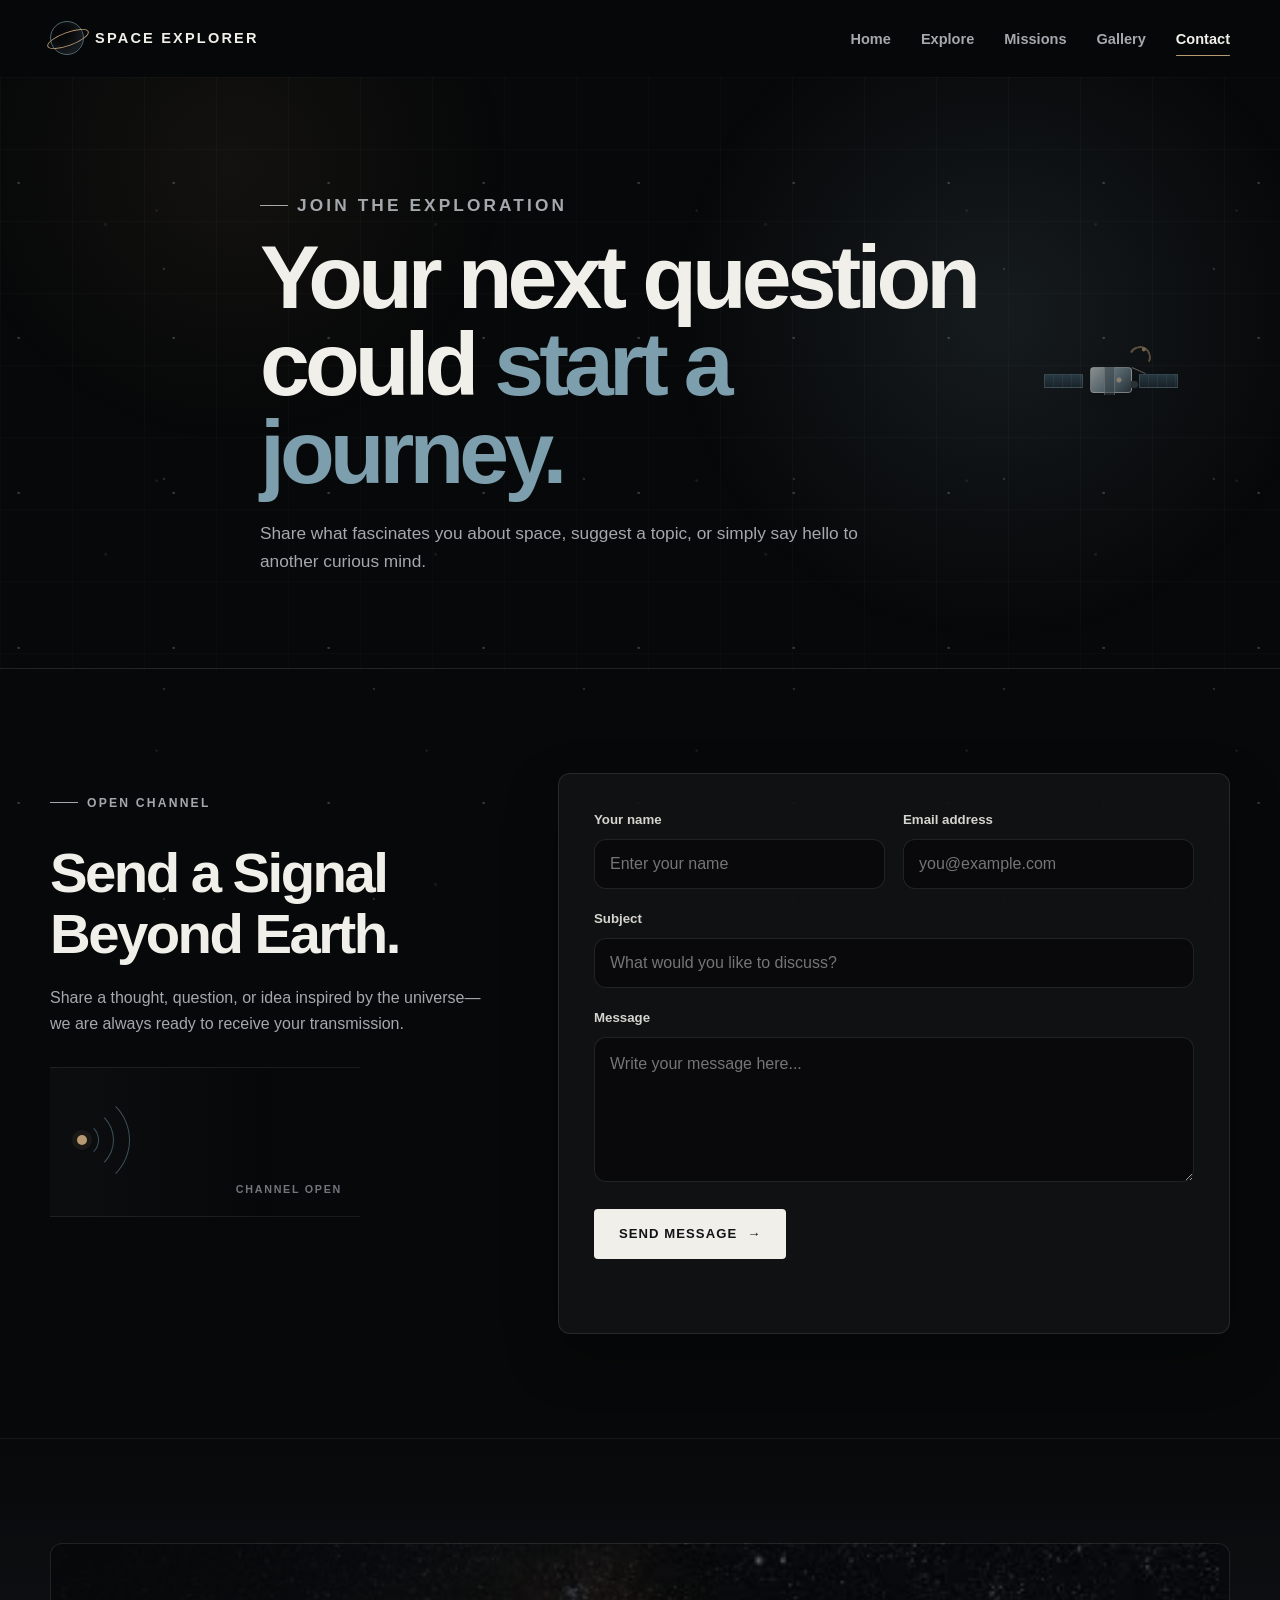
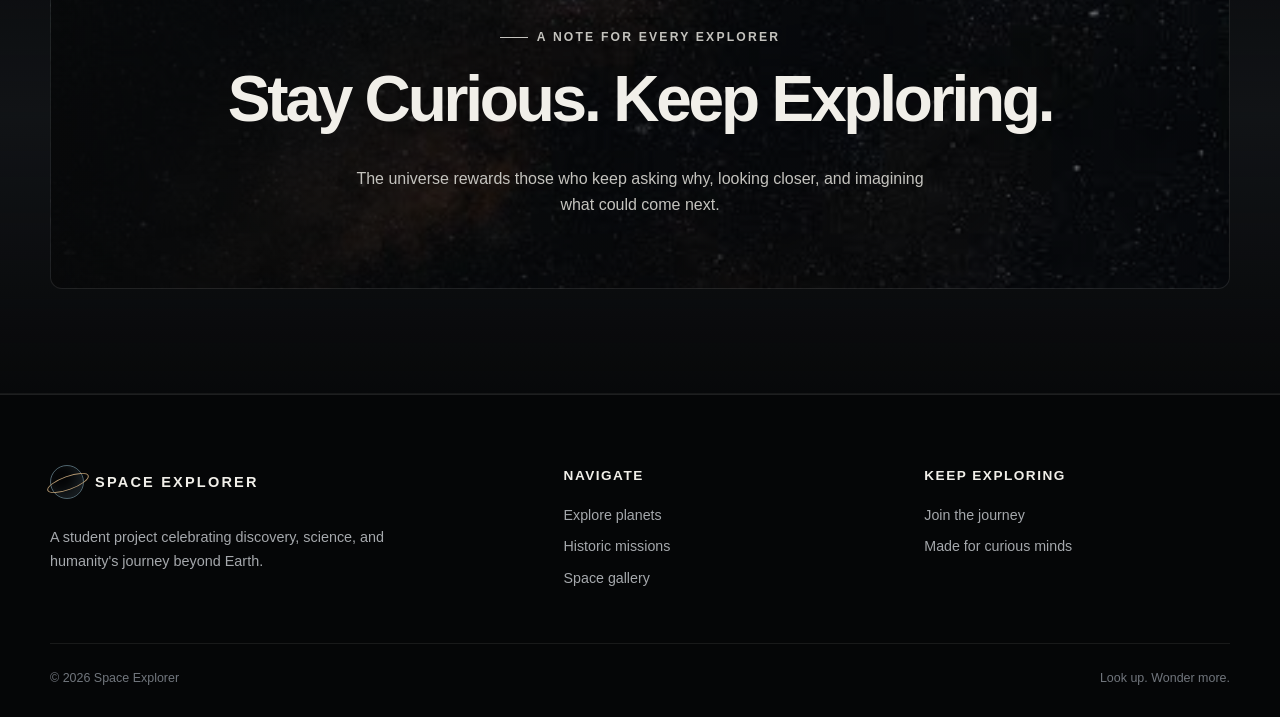
==== commit 23c29351: "Redesign Space Explorer visual theme" ====
--- a/contact.html
+++ b/contact.html
@@ -6,8 +6,8 @@
   <meta name="viewport" content="width=device-width, initial-scale=1.0">
   <meta name="description" content="Send a message and join a community inspired by space exploration and scientific discovery.">
   <title>Join the Exploration | Space Explorer</title>
-  <link rel="stylesheet" href="css/style.css">
-  <script src="js/script.js" defer></script>
+  <link rel="stylesheet" href="css/style.css?v=editorial-theme-3">
+  <script src="js/script.js?v=editorial-theme-3" defer></script>
 </head>
 <body>
   <header class="site-header">
--- a/css/style.css
+++ b/css/style.css
@@ -1,17 +1,22 @@
 /* ---------- Design system ---------- */
 :root {
-  --bg: #03050d;
-  --bg-soft: #080d1b;
-  --surface: rgba(13, 22, 43, 0.76);
-  --surface-solid: #0d162b;
-  --line: rgba(143, 193, 255, 0.16);
-  --text: #f4f7ff;
-  --muted: #a7b3cb;
-  --cyan: #61dafb;
-  --blue: #5b8cff;
-  --violet: #9877ff;
-  --radius: 22px;
-  --shadow: 0 22px 60px rgba(0, 0, 0, 0.35);
+  --bg: #070809;
+  --bg-soft: #0a0b0d;
+  --surface: rgba(17, 19, 22, 0.9);
+  --surface-solid: #111316;
+  --surface-raised: #15181c;
+  --line: rgba(255, 255, 255, 0.1);
+  --line-strong: rgba(255, 255, 255, 0.18);
+  --text: #f1efe9;
+  --muted: #a5a8ac;
+  --muted-deep: #71767d;
+  --steel: #7c9ead;
+  --bronze: #b79a72;
+  --cyan: var(--steel);
+  --blue: #728e9a;
+  --violet: var(--bronze);
+  --radius: 12px;
+  --shadow: 0 22px 54px rgba(0, 0, 0, 0.3);
   --max: 1180px;
 }
 
@@ -30,7 +35,7 @@
   overflow-x: hidden;
   background: var(--bg);
   color: var(--text);
-  font-family: Inter, "Segoe UI", Arial, sans-serif;
+  font-family: "Segoe UI Variable Text", "Segoe UI", Arial, sans-serif;
   line-height: 1.65;
 }
 
@@ -39,8 +44,8 @@
   z-index: -1;
   inset: 0;
   background-image:
-    radial-gradient(circle at 12% 18%, rgba(97, 218, 251, 0.75) 0 1px, transparent 1.5px),
-    radial-gradient(circle at 58% 78%, rgba(152, 119, 255, 0.55) 0 1px, transparent 1.5px);
+    radial-gradient(circle at 12% 18%, rgba(204, 215, 219, 0.7) 0 1px, transparent 1.5px),
+    radial-gradient(circle at 58% 78%, rgba(183, 154, 114, 0.42) 0 1px, transparent 1.5px);
   background-size: 155px 155px, 270px 270px;
   content: "";
   opacity: 0.32;
@@ -53,8 +58,8 @@
   z-index: -1;
   inset: 0;
   background-image:
-    radial-gradient(circle at 78% 28%, rgba(255, 255, 255, 0.75) 0 1px, transparent 1.5px),
-    radial-gradient(circle at 32% 68%, rgba(97, 218, 251, 0.7) 0 1px, rgba(97, 218, 251, 0.12) 2px, transparent 4px);
+    radial-gradient(circle at 78% 28%, rgba(241, 239, 233, 0.72) 0 1px, transparent 1.5px),
+    radial-gradient(circle at 32% 68%, rgba(124, 158, 173, 0.58) 0 1px, rgba(124, 158, 173, 0.08) 2px, transparent 4px);
   background-size: 210px 210px, 330px 330px;
   content: "";
   opacity: 0.2;
@@ -88,6 +93,14 @@
 input,
 textarea {
   font: inherit;
+}
+
+a:focus-visible,
+button:focus-visible,
+input:focus-visible,
+textarea:focus-visible {
+  outline: 2px solid var(--steel);
+  outline-offset: 3px;
 }
 
 .container {
@@ -100,7 +113,7 @@
   align-items: center;
   gap: 9px;
   margin-bottom: 14px;
-  color: var(--cyan);
+  color: var(--bronze);
   font-size: 0.76rem;
   font-weight: 750;
   letter-spacing: 0.18em;
@@ -119,8 +132,9 @@
 }
 
 .section-soft {
-  background: linear-gradient(180deg, rgba(8, 13, 27, 0.25), rgba(13, 22, 43, 0.72), rgba(8, 13, 27, 0.25));
-  border-block: 1px solid rgba(143, 193, 255, 0.06);
+  background:
+    linear-gradient(180deg, rgba(10, 11, 13, 0.3), rgba(21, 24, 28, 0.72), rgba(10, 11, 13, 0.3));
+  border-block: 1px solid rgba(255, 255, 255, 0.06);
 }
 
 .section-heading {
@@ -138,6 +152,7 @@
 }
 
 .section-title {
+  font-family: "Segoe UI Variable Display", "Segoe UI", Arial, sans-serif;
   font-size: clamp(2rem, 4.4vw, 3.55rem);
   font-weight: 750;
   letter-spacing: -0.045em;
@@ -151,7 +166,7 @@
 }
 
 .accent {
-  color: var(--cyan);
+  color: var(--steel);
 }
 
 /* ---------- Navigation ---------- */
@@ -160,14 +175,14 @@
   z-index: 1000;
   top: 0;
   border-bottom: 1px solid transparent;
-  background: rgba(3, 5, 13, 0.7);
-  backdrop-filter: blur(18px);
+  background: rgba(7, 8, 9, 0.78);
+  backdrop-filter: blur(14px);
   transition: border-color 0.3s ease, background 0.3s ease;
 }
 
 .site-header.scrolled {
   border-color: var(--line);
-  background: rgba(3, 5, 13, 0.92);
+  background: rgba(7, 8, 9, 0.96);
 }
 
 .navbar {
@@ -190,9 +205,9 @@
   position: relative;
   width: 34px;
   height: 34px;
-  border: 1px solid rgba(97, 218, 251, 0.48);
+  border: 1px solid rgba(124, 158, 173, 0.62);
   border-radius: 50%;
-  box-shadow: inset -6px -5px 12px rgba(91, 140, 255, 0.35);
+  box-shadow: inset -6px -5px 12px rgba(124, 158, 173, 0.16);
 }
 
 .logo-mark::before {
@@ -201,7 +216,7 @@
   height: 12px;
   top: 10px;
   left: -5px;
-  border: 1px solid var(--cyan);
+  border: 1px solid var(--bronze);
   border-radius: 50%;
   content: "";
   transform: rotate(-20deg);
@@ -229,9 +244,9 @@
   right: 0;
   bottom: 19px;
   left: 0;
-  height: 2px;
+  height: 1px;
   border-radius: 10px;
-  background: linear-gradient(90deg, var(--cyan), var(--violet));
+  background: var(--bronze);
   content: "";
   transform: scaleX(0);
   transition: transform 0.25s ease;
@@ -248,13 +263,14 @@
 }
 
 .menu-toggle {
+  position: relative;
   display: none;
   width: 44px;
   height: 44px;
   place-items: center;
   border: 1px solid var(--line);
-  border-radius: 12px;
-  background: rgba(255, 255, 255, 0.04);
+  border-radius: 4px;
+  background: rgba(255, 255, 255, 0.025);
   color: var(--text);
   cursor: pointer;
 }
@@ -262,8 +278,12 @@
 .menu-toggle span,
 .menu-toggle::before,
 .menu-toggle::after {
+  position: absolute;
+  top: 50%;
+  left: 50%;
   width: 20px;
   height: 2px;
+  margin: -1px 0 0 -10px;
   border-radius: 2px;
   background: currentColor;
   content: "";
@@ -272,19 +292,21 @@
 
 .menu-toggle span {
   display: block;
-  margin: 5px 0;
-}
+}
+
+.menu-toggle::before { transform: translateY(-6px); }
+.menu-toggle::after { transform: translateY(6px); }
 
 .menu-toggle.open span {
   opacity: 0;
 }
 
 .menu-toggle.open::before {
-  transform: translateY(7px) rotate(45deg);
+  transform: rotate(45deg);
 }
 
 .menu-toggle.open::after {
-  transform: translateY(-7px) rotate(-45deg);
+  transform: rotate(-45deg);
 }
 
 /* ---------- Buttons ---------- */
@@ -296,26 +318,35 @@
   gap: 10px;
   padding: 0 24px;
   border: 1px solid transparent;
-  border-radius: 999px;
-  background: linear-gradient(110deg, var(--blue), var(--violet));
-  box-shadow: 0 10px 30px rgba(91, 140, 255, 0.22);
-  color: white;
-  font-size: 0.92rem;
+  border-color: rgba(241, 239, 233, 0.88);
+  border-radius: 4px;
+  background: var(--text);
+  box-shadow: none;
+  color: #111316;
+  font-size: 0.82rem;
   font-weight: 700;
+  letter-spacing: 0.08em;
+  text-transform: uppercase;
   cursor: pointer;
-  transition: transform 0.25s ease, box-shadow 0.25s ease, filter 0.25s ease;
+  transition: transform 0.25s ease, background 0.25s ease, border-color 0.25s ease;
 }
 
 .button:hover {
-  box-shadow: 0 14px 34px rgba(91, 140, 255, 0.35);
-  filter: brightness(1.08);
-  transform: translateY(-3px);
+  border-color: #ffffff;
+  background: #ffffff;
+  transform: translateY(-2px);
 }
 
 .button-ghost {
-  border-color: var(--line);
-  background: rgba(255, 255, 255, 0.04);
+  border-color: var(--line-strong);
+  background: rgba(17, 19, 22, 0.44);
   box-shadow: none;
+  color: var(--text);
+}
+
+.button-ghost:hover {
+  border-color: rgba(241, 239, 233, 0.42);
+  background: rgba(241, 239, 233, 0.07);
 }
 
 .button-arrow {
@@ -328,19 +359,37 @@
 
 /* ---------- Home hero ---------- */
 .hero {
+  --hero-media-x: 0px;
+  --hero-media-y: 0px;
+  --hero-star-x: 0px;
+  --hero-star-y: 0px;
+  --hero-content-y: 0px;
+  --hero-content-opacity: 1;
   position: relative;
   min-height: calc(100vh - 76px);
   display: grid;
   align-items: center;
   overflow: hidden;
+  isolation: isolate;
+  background: var(--bg);
+}
+
+.hero-media {
+  position: absolute;
+  z-index: 0;
+  inset: -2.5%;
   background:
-    linear-gradient(90deg, rgba(3, 5, 13, 0.98) 0%, rgba(3, 5, 13, 0.86) 35%, rgba(3, 5, 13, 0.13) 72%),
+    linear-gradient(90deg, rgba(7, 8, 9, 0.99) 0%, rgba(7, 8, 9, 0.88) 36%, rgba(7, 8, 9, 0.18) 72%),
     linear-gradient(0deg, var(--bg) 0%, transparent 28%),
     url("../images/hero-space.png") center / cover no-repeat;
+  animation: hero-cinematic-drift 30s cubic-bezier(0.45, 0.05, 0.55, 0.95) infinite alternate;
+  pointer-events: none;
+  will-change: transform;
 }
 
 .hero::before {
   position: absolute;
+  z-index: 1;
   inset: 0;
   background-image: radial-gradient(circle, rgba(255, 255, 255, 0.8) 0 1px, transparent 1.4px);
   background-size: 120px 120px;
@@ -348,17 +397,36 @@
   opacity: 0.18;
   animation: star-drift 24s linear infinite;
   pointer-events: none;
+  transform: translate3d(var(--hero-star-x), var(--hero-star-y), 0);
+  will-change: transform, background-position;
 }
 
 @keyframes star-drift {
-  to { transform: translate3d(-60px, 40px, 0); }
+  to { background-position: -60px 40px; }
+}
+
+@keyframes hero-cinematic-drift {
+  0% {
+    transform: translate3d(var(--hero-media-x), var(--hero-media-y), 0) scale(1.005);
+  }
+  100% {
+    transform: translate3d(calc(var(--hero-media-x) + 9px), calc(var(--hero-media-y) - 5px), 0) scale(1.03);
+  }
+}
+
+.hero > .container {
+  position: relative;
+  z-index: 2;
 }
 
 .hero-content {
   position: relative;
-  z-index: 1;
+  z-index: 2;
   max-width: 720px;
   padding: 100px 0 130px;
+  opacity: var(--hero-content-opacity);
+  transform: translate3d(0, var(--hero-content-y), 0);
+  will-change: transform, opacity;
 }
 
 .hero-kicker {
@@ -366,22 +434,22 @@
   align-items: center;
   gap: 10px;
   margin-bottom: 22px;
-  padding: 8px 13px;
-  border: 1px solid var(--line);
-  border-radius: 999px;
-  background: rgba(5, 11, 25, 0.6);
-  color: #cfeaff;
+  padding: 0;
+  border: 0;
+  border-radius: 0;
+  background: transparent;
+  color: var(--bronze);
   font-size: 0.76rem;
   letter-spacing: 0.11em;
   text-transform: uppercase;
 }
 
 .hero-kicker::before {
-  width: 7px;
-  height: 7px;
-  border-radius: 50%;
-  background: var(--cyan);
-  box-shadow: 0 0 14px var(--cyan);
+  width: 30px;
+  height: 1px;
+  border-radius: 0;
+  background: currentColor;
+  box-shadow: none;
   content: "";
 }
 
@@ -391,18 +459,18 @@
   font-weight: 760;
   letter-spacing: -0.065em;
   line-height: 0.93;
+  font-family: "Segoe UI Variable Display", "Segoe UI", Arial, sans-serif;
 }
 
 .hero h1 span {
-  background: linear-gradient(105deg, var(--cyan), #b5c8ff 52%, var(--violet));
-  background-clip: text;
-  color: transparent;
+  background: none;
+  color: var(--steel);
 }
 
 .hero-copy {
   max-width: 580px;
   margin: 28px 0 34px;
-  color: #c3ccde;
+  color: #b9bab8;
   font-size: clamp(1rem, 1.6vw, 1.16rem);
 }
 
@@ -414,7 +482,7 @@
 
 .scroll-cue {
   position: absolute;
-  z-index: 2;
+  z-index: 3;
   bottom: 34px;
   left: 50%;
   display: flex;
@@ -430,13 +498,70 @@
 .scroll-cue::before {
   width: 1px;
   height: 42px;
-  background: linear-gradient(var(--cyan), transparent);
+  background: linear-gradient(var(--steel), transparent);
   content: "";
   animation: cue 2s ease-in-out infinite;
 }
 
 @keyframes cue {
   50% { transform: translateY(8px); }
+}
+
+/* Home hero entrance sequence */
+.page-home .site-header {
+  animation: hero-nav-enter 0.55s 0.04s ease-out both;
+}
+
+.page-home .hero-kicker {
+  animation: hero-item-enter 0.56s 0.14s ease-out both;
+}
+
+.page-home .hero h1 {
+  animation: hero-title-enter 0.72s 0.23s cubic-bezier(0.22, 0.75, 0.25, 1) backwards;
+}
+
+.page-home .hero-copy {
+  animation: hero-item-enter 0.62s 0.36s ease-out both;
+}
+
+.page-home .hero-actions {
+  animation: hero-item-enter 0.62s 0.48s ease-out both;
+}
+
+.page-home .scroll-cue {
+  animation: hero-cue-enter 0.55s 0.68s ease-out both;
+}
+
+.page-home .hero .button:hover {
+  transform: translateY(-2px);
+}
+
+@keyframes hero-nav-enter {
+  from { opacity: 0; transform: translateY(-10px); }
+  to { opacity: 1; transform: translateY(0); }
+}
+
+@keyframes hero-item-enter {
+  from { opacity: 0; transform: translateY(18px); }
+  to { opacity: 1; transform: translateY(0); }
+}
+
+@keyframes hero-title-enter {
+  from {
+    opacity: 0;
+    clip-path: inset(0 0 100% 0);
+    transform: translateY(26px);
+  }
+  to {
+    opacity: 1;
+    clip-path: inset(0 0 0 0);
+    transform: translateY(0);
+  }
+}
+
+@keyframes hero-cue-enter {
+  from { opacity: 0; transform: translate(-50%, 12px); }
+  to { opacity: 1; transform: translate(-50%, 0); }
 }
 
 /* ---------- Cards and home sections ---------- */
@@ -453,14 +578,14 @@
   overflow: hidden;
   border: 1px solid var(--line);
   border-radius: var(--radius);
-  background: url("../images/gallery-nebula.svg") center / cover;
+  background: url("../images/deepspace.jpg") center / cover;
   box-shadow: var(--shadow);
 }
 
 .story-orbit {
   position: absolute;
   inset: 70px;
-  border: 1px solid rgba(97, 218, 251, 0.3);
+  border: 1px solid rgba(124, 158, 173, 0.28);
   border-radius: 50%;
   animation: orbit 18s linear infinite;
 }
@@ -472,8 +597,9 @@
   top: -11px;
   left: 50%;
   border-radius: 50%;
-  background: var(--cyan);
-  box-shadow: 0 0 30px var(--cyan);
+  border: 1px solid rgba(241, 239, 233, 0.72);
+  background: var(--bronze);
+  box-shadow: 0 0 0 5px rgba(183, 154, 114, 0.08);
   content: "";
 }
 
@@ -494,15 +620,15 @@
   display: flex;
   align-items: center;
   gap: 12px;
-  color: #dce6f6;
+  color: #d7d5cf;
 }
 
 .mini-list li::before {
   width: 7px;
   height: 7px;
-  border-radius: 50%;
-  background: var(--cyan);
-  box-shadow: 0 0 12px rgba(97, 218, 251, 0.75);
+  border-radius: 1px;
+  background: var(--bronze);
+  box-shadow: none;
   content: "";
 }
 
@@ -519,16 +645,16 @@
   border: 1px solid var(--line);
   border-radius: var(--radius);
   background: var(--surface);
-  box-shadow: 0 12px 34px rgba(0, 0, 0, 0.15);
+  box-shadow: 0 14px 34px rgba(0, 0, 0, 0.2);
   transition: transform 0.3s ease, border-color 0.3s ease, box-shadow 0.3s ease;
 }
 
 .feature-card:hover,
 .planet-card:hover,
 .mission-card:hover {
-  border-color: rgba(97, 218, 251, 0.4);
-  box-shadow: 0 24px 55px rgba(0, 0, 0, 0.36), 0 0 24px rgba(91, 140, 255, 0.09);
-  transform: translateY(-7px);
+  border-color: rgba(124, 158, 173, 0.38);
+  box-shadow: 0 22px 46px rgba(0, 0, 0, 0.34);
+  transform: translateY(-6px);
 }
 
 .feature-image,
@@ -537,7 +663,7 @@
 .destination-image {
   overflow: hidden;
   aspect-ratio: 16 / 10;
-  background: #050814;
+  background: #050607;
 }
 
 .feature-image img,
@@ -572,7 +698,7 @@
 .card-label {
   display: block;
   margin-bottom: 9px;
-  color: var(--cyan);
+  color: var(--steel);
   font-size: 0.72rem;
   font-weight: 750;
   letter-spacing: 0.14em;
@@ -583,6 +709,7 @@
   margin-bottom: 10px;
   font-size: 1.35rem;
   line-height: 1.2;
+  font-family: "Segoe UI Variable Display", "Segoe UI", Arial, sans-serif;
 }
 
 .card-copy {
@@ -602,21 +729,21 @@
   border: 1px solid var(--line);
   border-radius: var(--radius);
   background: var(--surface);
-  box-shadow: 0 12px 34px rgba(0, 0, 0, 0.15);
+  box-shadow: 0 14px 34px rgba(0, 0, 0, 0.2);
   transition: transform 0.3s ease, border-color 0.3s ease, box-shadow 0.3s ease;
 }
 
 .destination-card:hover {
-  border-color: rgba(97, 218, 251, 0.44);
-  box-shadow: 0 24px 55px rgba(0, 0, 0, 0.34), 0 0 24px rgba(91, 140, 255, 0.09);
-  transform: translateY(-7px);
+  border-color: rgba(183, 154, 114, 0.38);
+  box-shadow: 0 22px 46px rgba(0, 0, 0, 0.34);
+  transform: translateY(-6px);
 }
 
 .destination-link {
   position: relative;
   display: inline-flex;
   margin-top: 20px;
-  color: var(--cyan);
+  color: var(--bronze);
   font-size: 0.86rem;
   font-weight: 700;
   transition: transform 0.25s ease;
@@ -652,8 +779,11 @@
   overflow: hidden;
   border-bottom: 1px solid var(--line);
   background:
-    radial-gradient(circle at 78% 40%, rgba(91, 140, 255, 0.22), transparent 33%),
-    radial-gradient(circle at 18% 15%, rgba(152, 119, 255, 0.13), transparent 25%);
+    linear-gradient(rgba(255, 255, 255, 0.018) 1px, transparent 1px),
+    linear-gradient(90deg, rgba(255, 255, 255, 0.018) 1px, transparent 1px),
+    radial-gradient(circle at 78% 40%, rgba(124, 158, 173, 0.13), transparent 31%),
+    radial-gradient(circle at 18% 15%, rgba(183, 154, 114, 0.07), transparent 24%);
+  background-size: 72px 72px, 72px 72px, auto, auto;
 }
 
 .page-hero-content {
@@ -667,6 +797,7 @@
   font-size: clamp(3rem, 7vw, 5.6rem);
   letter-spacing: -0.055em;
   line-height: 0.98;
+  font-family: "Segoe UI Variable Display", "Segoe UI", Arial, sans-serif;
 }
 
 .page-hero p {
@@ -688,7 +819,7 @@
   right: 20px;
   width: 220px;
   height: 140px;
-  border: 1px solid rgba(93, 226, 255, 0.14);
+  border: 1px solid rgba(124, 158, 173, 0.16);
   border-radius: 50%;
   opacity: 0.68;
   transform: translateY(-50%) rotate(-10deg);
@@ -700,12 +831,12 @@
   left: 0;
   width: 26px;
   height: 18px;
-  border: 1px solid rgba(206, 242, 255, 0.72);
+  border: 1px solid rgba(224, 225, 220, 0.68);
   border-radius: 4px;
   background:
-    radial-gradient(circle at 68% 50%, #8cf0ff 0 2px, transparent 3px),
-    linear-gradient(135deg, #e6f4ff, #6d9fca 50%, #334b82);
-  box-shadow: 0 0 12px rgba(93, 226, 255, 0.38);
+    radial-gradient(circle at 68% 50%, #d4c2a6 0 2px, transparent 3px),
+    linear-gradient(135deg, #d8dcda, #8296a0 50%, #364149);
+  box-shadow: 0 5px 14px rgba(0, 0, 0, 0.28);
   offset-path: ellipse(47% 44% at 50% 50%);
   offset-distance: 0%;
   offset-rotate: auto;
@@ -721,13 +852,13 @@
   height: 10px;
   background: linear-gradient(
     90deg,
-    #173665 0 27%,
-    #2f70aa 27% 29%,
+    #25343a 0 27%,
+    #698895 27% 29%,
     transparent 29% 71%,
-    #2f70aa 71% 73%,
-    #173665 73% 100%
+    #698895 71% 73%,
+    #25343a 73% 100%
   );
-  filter: drop-shadow(0 0 3px rgba(93, 226, 255, 0.3));
+  filter: none;
 }
 
 .orbit-craft::after {
@@ -737,7 +868,7 @@
   right: -13px;
   width: 17px;
   height: 17px;
-  border: 2px solid rgba(155, 233, 255, 0.72);
+  border: 2px solid rgba(183, 154, 114, 0.72);
   border-bottom-color: transparent;
   border-left-color: transparent;
   border-radius: 50%;
@@ -759,12 +890,12 @@
   left: 108px;
   width: 68px;
   height: 22px;
-  border: 1px solid rgba(219, 238, 255, 0.62);
+  border: 1px solid rgba(225, 226, 221, 0.6);
   border-radius: 70% 7px 7px 70% / 50%;
   background:
-    linear-gradient(90deg, transparent 0 72%, rgba(38, 55, 91, 0.82) 72% 86%, transparent 86%),
-    linear-gradient(180deg, #f0f8ff, #82a8cf 52%, #3e5686);
-  filter: drop-shadow(0 0 6px rgba(123, 150, 255, 0.4));
+    linear-gradient(90deg, transparent 0 72%, rgba(46, 52, 56, 0.86) 72% 86%, transparent 86%),
+    linear-gradient(180deg, #e8e7e1, #8a9ca4 52%, #3d474d);
+  filter: drop-shadow(0 5px 8px rgba(0, 0, 0, 0.3));
   animation: rocket-glide 13s ease-in-out infinite alternate;
 }
 
@@ -776,7 +907,7 @@
   width: 10px;
   height: 10px;
   border-radius: 1px 4px 4px 1px;
-  background: #243454;
+  background: #343b3f;
 }
 
 .rocket-object::after {
@@ -787,8 +918,8 @@
   width: 48px;
   height: 8px;
   clip-path: polygon(0 18%, 100% 50%, 0 82%);
-  background: linear-gradient(90deg, rgba(166, 241, 255, 0.8), rgba(91, 140, 255, 0.34), transparent);
-  filter: blur(1.5px);
+  background: linear-gradient(90deg, rgba(206, 180, 139, 0.72), rgba(124, 158, 173, 0.22), transparent);
+  filter: blur(1px);
 }
 
 .rocket-window {
@@ -797,10 +928,10 @@
   left: 21px;
   width: 9px;
   height: 9px;
-  border: 1px solid rgba(220, 249, 255, 0.8);
+  border: 1px solid rgba(225, 232, 232, 0.72);
   border-radius: 50%;
-  background: #17647f;
-  box-shadow: inset 0 0 4px rgba(160, 243, 255, 0.75);
+  background: #506f7c;
+  box-shadow: inset 0 0 3px rgba(230, 234, 231, 0.34);
 }
 
 .rocket-fin::before,
@@ -810,7 +941,7 @@
   right: 5px;
   width: 25px;
   height: 12px;
-  background: linear-gradient(135deg, #728db9, #34486f);
+  background: linear-gradient(135deg, #87979d, #3c484d);
   clip-path: polygon(18% 100%, 100% 100%, 72% 0);
 }
 
@@ -832,12 +963,12 @@
   left: 70px;
   width: 64px;
   height: 24px;
-  border: 1px solid rgba(210, 230, 255, 0.58);
+  border: 1px solid rgba(219, 220, 215, 0.56);
   border-radius: 4px 11px 11px 4px;
   background:
-    linear-gradient(90deg, transparent 0 58%, rgba(224, 183, 91, 0.68) 58% 67%, transparent 67%),
-    linear-gradient(135deg, #b8d8ef, #596c9e 58%, #222b58);
-  box-shadow: 0 0 13px rgba(152, 119, 255, 0.3);
+    linear-gradient(90deg, transparent 0 58%, rgba(183, 154, 114, 0.72) 58% 67%, transparent 67%),
+    linear-gradient(135deg, #bdc8ca, #687f89 58%, #293237);
+  box-shadow: 0 6px 14px rgba(0, 0, 0, 0.28);
   animation: telescope-drift 9s ease-in-out infinite alternate;
 }
 
@@ -848,8 +979,8 @@
   left: -37px;
   width: 138px;
   height: 14px;
-  background: linear-gradient(90deg, #1b3b77 0 27%, transparent 27% 73%, #1b3b77 73% 100%);
-  filter: drop-shadow(0 0 3px rgba(93, 226, 255, 0.25));
+  background: linear-gradient(90deg, #2a3a40 0 27%, transparent 27% 73%, #2a3a40 73% 100%);
+  filter: none;
 }
 
 .drift-telescope::after {
@@ -859,10 +990,10 @@
   right: -10px;
   width: 16px;
   height: 16px;
-  border: 2px solid rgba(123, 232, 255, 0.72);
+  border: 2px solid rgba(124, 158, 173, 0.72);
   border-radius: 50%;
-  background: #14254c;
-  box-shadow: inset 0 0 5px rgba(93, 226, 255, 0.42);
+  background: #263238;
+  box-shadow: inset 0 0 4px rgba(225, 228, 224, 0.16);
 }
 
 .telescope-antenna {
@@ -871,7 +1002,7 @@
   left: 17px;
   width: 1px;
   height: 14px;
-  background: rgba(190, 229, 255, 0.62);
+  background: rgba(190, 201, 204, 0.62);
 }
 
 .telescope-antenna::after {
@@ -881,9 +1012,9 @@
   left: -2px;
   width: 5px;
   height: 5px;
-  border: 1px solid rgba(93, 226, 255, 0.72);
+  border: 1px solid rgba(183, 154, 114, 0.72);
   border-radius: 50%;
-  background: #5b8cff;
+  background: var(--bronze);
 }
 
 .contact-transmission {
@@ -902,12 +1033,12 @@
   z-index: 1;
   width: 42px;
   height: 26px;
-  border: 1px solid rgba(209, 237, 255, 0.68);
+  border: 1px solid rgba(219, 224, 222, 0.64);
   border-radius: 4px;
   background:
-    radial-gradient(circle at 70% 50%, #8df1ff 0 2px, transparent 3px),
-    linear-gradient(135deg, #d9efff, #5e86be 55%, #303d70);
-  box-shadow: 0 0 12px rgba(93, 226, 255, 0.35);
+    radial-gradient(circle at 70% 50%, #d6c2a4 0 2px, transparent 3px),
+    linear-gradient(135deg, #d4dad8, #78909a 55%, #36434a);
+  box-shadow: 0 5px 14px rgba(0, 0, 0, 0.28);
   animation: probe-float 6s ease-in-out infinite alternate;
 }
 
@@ -918,9 +1049,9 @@
   left: 13px;
   width: 9px;
   height: 28px;
-  border-left: 1px solid rgba(225, 245, 255, 0.46);
-  border-right: 1px solid rgba(225, 245, 255, 0.46);
-  background: rgba(38, 63, 125, 0.45);
+  border-left: 1px solid rgba(225, 226, 220, 0.4);
+  border-right: 1px solid rgba(225, 226, 220, 0.4);
+  background: rgba(72, 90, 98, 0.52);
 }
 
 .probe-object::after {
@@ -931,7 +1062,7 @@
   width: 7px;
   height: 7px;
   border-radius: 0 3px 3px 0;
-  background: #263958;
+  background: #3b454a;
 }
 
 .probe-panel {
@@ -939,11 +1070,11 @@
   top: 6px;
   width: 39px;
   height: 14px;
-  border: 1px solid rgba(93, 226, 255, 0.5);
+  border: 1px solid rgba(124, 158, 173, 0.46);
   background:
-    repeating-linear-gradient(90deg, transparent 0 8px, rgba(93, 226, 255, 0.2) 8px 9px),
-    linear-gradient(180deg, #294f91, #172d60);
-  box-shadow: 0 0 5px rgba(91, 140, 255, 0.24);
+    repeating-linear-gradient(90deg, transparent 0 8px, rgba(124, 158, 173, 0.16) 8px 9px),
+    linear-gradient(180deg, #36515d, #202d33);
+  box-shadow: none;
 }
 
 .probe-panel-left { left: -47px; }
@@ -955,7 +1086,7 @@
   right: -20px;
   width: 22px;
   height: 22px;
-  border: 2px solid rgba(145, 234, 255, 0.75);
+  border: 2px solid rgba(183, 154, 114, 0.72);
   border-bottom-color: transparent;
   border-left-color: transparent;
   border-radius: 50%;
@@ -969,7 +1100,7 @@
   bottom: 1px;
   width: 15px;
   height: 1px;
-  background: rgba(196, 238, 255, 0.68);
+  background: rgba(207, 205, 195, 0.66);
   transform: rotate(42deg);
   transform-origin: left center;
 }
@@ -982,8 +1113,8 @@
   width: 4px;
   height: 4px;
   border-radius: 50%;
-  background: #8df1ff;
-  box-shadow: 0 0 5px rgba(93, 226, 255, 0.55);
+  background: var(--bronze);
+  box-shadow: none;
 }
 
 .probe-wave {
@@ -993,7 +1124,7 @@
   width: 90px;
   height: 90px;
   border: 1px solid transparent;
-  border-right-color: rgba(93, 226, 255, 0.6);
+  border-right-color: rgba(124, 158, 173, 0.52);
   border-radius: 50%;
   opacity: 0;
   transform-origin: 18% 50%;
@@ -1033,14 +1164,119 @@
 }
 
 /* ---------- Explore ---------- */
+.planet-gallery-section {
+  position: relative;
+  overflow: hidden;
+  padding: 72px 0 96px;
+}
+
+.planet-gallery-intro {
+  display: flex;
+  justify-content: flex-end;
+}
+
+.planet-gallery-hint {
+  display: inline-flex;
+  align-items: center;
+  gap: 10px;
+  color: var(--muted);
+  font-size: 0.72rem;
+  font-weight: 700;
+  letter-spacing: 0.13em;
+  text-transform: uppercase;
+}
+
+.planet-gallery-hint span {
+  color: var(--bronze);
+  font-size: 1.05rem;
+}
+
+.planet-stage {
+  position: relative;
+  height: 650px;
+  margin-top: 18px;
+  overflow: hidden;
+  perspective: 1200px;
+  cursor: grab;
+  touch-action: pan-y;
+  user-select: none;
+}
+
+.planet-stage:focus-visible {
+  outline: 1px solid rgba(124, 158, 173, 0.68);
+  outline-offset: -8px;
+}
+
+.planet-stage.is-dragging {
+  cursor: grabbing;
+}
+
+.planet-stage.is-dragging .planet-motion-wrapper .planet-card {
+  pointer-events: none;
+  transform: translate3d(0, 0, 0) !important;
+}
+
 .planet-grid {
-  display: grid;
-  grid-template-columns: repeat(4, 1fr);
-  gap: 22px;
+  position: absolute;
+  inset: 0;
+  display: block;
+  transform-style: preserve-3d;
+}
+
+.planet-motion-wrapper {
+  position: absolute;
+  z-index: 1;
+  top: 50%;
+  left: 0;
+  width: clamp(280px, 22vw, 322px);
+  opacity: 0;
+  transform: translate3d(0, -50%, 0);
+  transform-origin: center;
+  backface-visibility: hidden;
+  will-change: transform, opacity;
+  transition: none;
+}
+
+.planet-stage:not(.is-entered) .planet-motion-wrapper {
+  pointer-events: none;
+}
+
+.planet-stage.is-dragging .planet-motion-wrapper {
+  transition: none;
+}
+
+.planet-gallery-section .planet-card {
+  position: relative;
+  width: 100%;
+  opacity: 1;
+  cursor: grab;
+  transform: translateZ(0);
+  transform-origin: center;
+  backface-visibility: hidden;
+  will-change: transform;
+  box-shadow: 0 12px 28px rgba(0, 0, 0, 0.2);
+  transition:
+    transform 400ms cubic-bezier(0.22, 1, 0.36, 1),
+    border-color 320ms ease;
+}
+
+.planet-gallery-section .planet-card:hover,
+.planet-motion-wrapper.is-focused .planet-card {
+  border-color: rgba(124, 158, 173, 0.38);
+  box-shadow: 0 12px 28px rgba(0, 0, 0, 0.2);
+}
+
+.planet-gallery-section .planet-card:hover {
+  transform: translate3d(0, -12px, 0) scale(1.07);
 }
 
 .planet-card .card-body {
   padding: 22px;
+}
+
+.planet-gallery-section .planet-image img {
+  transform: scale(1.025);
+  transition: none;
 }
 
 .planet-fact {
@@ -1049,13 +1285,81 @@
   margin-top: 18px;
   padding-top: 16px;
   border-top: 1px solid var(--line);
-  color: #dce8f8;
+  color: #d8d7d2;
   font-size: 0.84rem;
 }
 
 .planet-fact::before {
-  color: var(--cyan);
+  color: var(--bronze);
   content: "✦";
+}
+
+/* Native swipe layout for phones and reduced-motion users. */
+.planet-stage.is-scroll {
+  height: auto;
+  padding: 24px max(28px, calc((100vw - var(--max)) / 2)) 38px;
+  overflow-x: auto;
+  overflow-y: hidden;
+  perspective: none;
+  cursor: grab;
+  scroll-padding-inline: 28px;
+  scroll-snap-type: x mandatory;
+  touch-action: pan-x pan-y;
+  scrollbar-width: none;
+}
+
+.planet-stage.is-scroll::-webkit-scrollbar {
+  display: none;
+}
+
+.planet-stage.is-scroll .planet-grid {
+  position: static;
+  display: flex;
+  width: max-content;
+  gap: 20px;
+  transform: none;
+}
+
+.planet-stage.is-scroll .planet-motion-wrapper {
+  position: relative;
+  top: auto;
+  left: auto;
+  width: min(82vw, 330px);
+  flex: 0 0 auto;
+  opacity: 0;
+  scroll-snap-align: center;
+  transform: translateY(20px) rotate(var(--mobile-rotation, 0deg));
+  transition: opacity 0.55s ease, transform 0.55s ease;
+  will-change: auto;
+}
+
+.planet-stage.is-scroll .planet-card {
+  width: 100%;
+  opacity: 1;
+  transform: none;
+  will-change: auto;
+}
+
+.planet-stage.is-scroll.is-entered .planet-motion-wrapper {
+  opacity: 1;
+  transform: rotate(var(--mobile-rotation, 0deg));
+}
+
+.planet-stage.is-scroll.is-entered .planet-motion-wrapper:nth-child(2) { transition-delay: 0.06s; }
+.planet-stage.is-scroll.is-entered .planet-motion-wrapper:nth-child(3) { transition-delay: 0.12s; }
+.planet-stage.is-scroll.is-entered .planet-motion-wrapper:nth-child(4) { transition-delay: 0.18s; }
+.planet-stage.is-scroll.is-entered .planet-motion-wrapper:nth-child(5) { transition-delay: 0.24s; }
+.planet-stage.is-scroll.is-entered .planet-motion-wrapper:nth-child(6) { transition-delay: 0.3s; }
+.planet-stage.is-scroll.is-entered .planet-motion-wrapper:nth-child(7) { transition-delay: 0.36s; }
+.planet-stage.is-scroll.is-entered .planet-motion-wrapper:nth-child(8) { transition-delay: 0.42s; }
+
+.planet-stage.is-scroll .planet-card:hover {
+  transform: translateY(-4px) rotate(0deg) scale(1.015);
+}
+
+.planet-stage.is-scroll .planet-image img,
+.planet-stage.is-scroll .planet-card:hover img {
+  transform: none;
 }
 
 .system-note {
@@ -1066,7 +1370,9 @@
   padding: 44px;
   border: 1px solid var(--line);
   border-radius: var(--radius);
-  background: linear-gradient(120deg, rgba(91, 140, 255, 0.13), rgba(152, 119, 255, 0.06));
+  background:
+    linear-gradient(120deg, rgba(124, 158, 173, 0.08), rgba(183, 154, 114, 0.035)),
+    var(--surface-solid);
 }
 
 .system-note p {
@@ -1079,7 +1385,7 @@
 
 .distance strong {
   display: block;
-  color: var(--cyan);
+  color: var(--bronze);
   font-size: clamp(2rem, 4vw, 3.2rem);
   line-height: 1;
 }
@@ -1102,7 +1408,7 @@
   bottom: 0;
   left: 50%;
   width: 1px;
-  background: linear-gradient(var(--cyan), rgba(152, 119, 255, 0.3), transparent);
+  background: linear-gradient(var(--steel), rgba(183, 154, 114, 0.28), transparent);
   content: "";
 }
 
@@ -1120,8 +1426,8 @@
   height: 12px;
   border: 3px solid var(--bg);
   border-radius: 50%;
-  background: var(--cyan);
-  box-shadow: 0 0 18px rgba(97, 218, 251, 0.7);
+  background: var(--bronze);
+  box-shadow: 0 0 0 5px rgba(183, 154, 114, 0.08);
   content: "";
 }
 
@@ -1148,7 +1454,7 @@
 }
 
 .mission-year {
-  color: var(--cyan);
+  color: var(--bronze);
   font-size: 0.82rem;
   font-weight: 800;
   letter-spacing: 0.12em;
@@ -1157,10 +1463,10 @@
 .achievement {
   margin-top: 16px;
   padding: 13px 15px;
-  border-left: 2px solid var(--violet);
+  border-left: 2px solid var(--bronze);
   border-radius: 0 8px 8px 0;
-  background: rgba(152, 119, 255, 0.07);
-  color: #dfe5f4;
+  background: rgba(183, 154, 114, 0.065);
+  color: #dad8d1;
   font-size: 0.86rem;
 }
 
@@ -1176,7 +1482,7 @@
   position: relative;
   overflow: hidden;
   border: 1px solid var(--line);
-  border-radius: 18px;
+  border-radius: var(--radius);
   background: var(--surface-solid);
   cursor: zoom-in;
 }
@@ -1204,14 +1510,14 @@
   flex-direction: column;
   justify-content: flex-end;
   padding: 25px;
-  background: linear-gradient(transparent 35%, rgba(2, 5, 13, 0.92));
+  background: linear-gradient(transparent 32%, rgba(7, 8, 9, 0.95));
   opacity: 0;
   transform: translateY(12px);
   transition: opacity 0.35s ease, transform 0.35s ease;
 }
 
 .gallery-overlay span {
-  color: var(--cyan);
+  color: var(--bronze);
   font-size: 0.68rem;
   font-weight: 750;
   letter-spacing: 0.13em;
@@ -1226,6 +1532,11 @@
 .gallery-item:hover img {
   filter: brightness(0.82);
   transform: scale(1.07);
+}
+
+.gallery-item:focus-visible {
+  outline: 1px solid var(--steel);
+  outline-offset: 3px;
 }
 
 .gallery-item:hover .gallery-overlay,
@@ -1241,7 +1552,7 @@
   display: grid;
   padding: 30px;
   place-items: center;
-  background: rgba(1, 3, 9, 0.94);
+  background: rgba(7, 8, 9, 0.96);
   opacity: 0;
   visibility: hidden;
   transition: opacity 0.25s ease, visibility 0.25s ease;
@@ -1268,8 +1579,8 @@
   height: 44px;
   border: 1px solid var(--line);
   border-radius: 50%;
-  background: rgba(255, 255, 255, 0.08);
-  color: white;
+  background: rgba(255, 255, 255, 0.055);
+  color: var(--text);
   font-size: 1.5rem;
   cursor: pointer;
 }
@@ -1292,8 +1603,8 @@
   width: min(100%, 310px);
   height: 150px;
   overflow: hidden;
-  border-block: 1px solid rgba(143, 193, 255, 0.1);
-  background: linear-gradient(90deg, rgba(97, 218, 251, 0.04), transparent 75%);
+  border-block: 1px solid rgba(255, 255, 255, 0.08);
+  background: linear-gradient(90deg, rgba(124, 158, 173, 0.045), transparent 75%);
 }
 
 .signal-visual::before {
@@ -1303,8 +1614,8 @@
   width: 10px;
   height: 10px;
   border-radius: 50%;
-  background: var(--cyan);
-  box-shadow: 0 0 16px rgba(97, 218, 251, 0.75);
+  background: var(--bronze);
+  box-shadow: 0 0 0 5px rgba(183, 154, 114, 0.08);
   content: "";
 }
 
@@ -1313,7 +1624,7 @@
 .signal-waves::after {
   position: absolute;
   border: 1px solid transparent;
-  border-right-color: rgba(97, 218, 251, 0.58);
+  border-right-color: rgba(124, 158, 173, 0.48);
   border-radius: 50%;
   content: "";
   animation: signal-pulse 3.2s ease-in-out infinite;
@@ -1340,7 +1651,7 @@
   position: absolute;
   right: 18px;
   bottom: 18px;
-  color: rgba(167, 179, 203, 0.72);
+  color: var(--muted-deep);
   font-size: 0.67rem;
   font-weight: 700;
   letter-spacing: 0.16em;
@@ -1373,7 +1684,7 @@
 .form-group label {
   display: block;
   margin-bottom: 8px;
-  color: #d8e0ef;
+  color: #d6d4ce;
   font-size: 0.83rem;
   font-weight: 650;
 }
@@ -1384,7 +1695,7 @@
   border: 1px solid var(--line);
   border-radius: 12px;
   outline: none;
-  background: rgba(1, 5, 14, 0.65);
+  background: rgba(7, 8, 9, 0.72);
   color: var(--text);
   transition: border-color 0.25s ease, box-shadow 0.25s ease;
 }
@@ -1402,8 +1713,8 @@
 
 .form-group input:focus,
 .form-group textarea:focus {
-  border-color: var(--cyan);
-  box-shadow: 0 0 0 3px rgba(97, 218, 251, 0.1);
+  border-color: var(--steel);
+  box-shadow: 0 0 0 3px rgba(124, 158, 173, 0.11);
 }
 
 .form-group input.invalid,
@@ -1414,7 +1725,7 @@
 .form-status {
   min-height: 24px;
   margin-top: 15px;
-  color: var(--cyan);
+  color: var(--steel);
   font-size: 0.88rem;
 }
 
@@ -1425,8 +1736,8 @@
   border: 1px solid var(--line);
   border-radius: var(--radius);
   background:
-    linear-gradient(90deg, rgba(3, 5, 13, 0.88), rgba(3, 5, 13, 0.34)),
-    url("../images/gallery-nebula.svg") center / cover;
+    linear-gradient(90deg, rgba(7, 8, 9, 0.92), rgba(7, 8, 9, 0.44)),
+    url("../images/deepspace.jpg") center / cover;
   text-align: center;
 }
 
@@ -1438,14 +1749,14 @@
 .curiosity-banner p {
   max-width: 600px;
   margin: 13px auto 0;
-  color: #c7d1e4;
+  color: #c4c3be;
 }
 
 /* ---------- Footer ---------- */
 .site-footer {
   padding: 70px 0 28px;
   border-top: 1px solid var(--line);
-  background: #02040a;
+  background: #050607;
 }
 
 .footer-grid {
@@ -1480,7 +1791,7 @@
 }
 
 .footer-column a:hover {
-  color: var(--cyan);
+  color: var(--bronze);
 }
 
 .footer-bottom {
@@ -1488,8 +1799,8 @@
   justify-content: space-between;
   gap: 20px;
   padding-top: 24px;
-  border-top: 1px solid rgba(143, 193, 255, 0.1);
-  color: #78859e;
+  border-top: 1px solid rgba(255, 255, 255, 0.08);
+  color: var(--muted-deep);
   font-size: 0.78rem;
 }
 
@@ -1502,8 +1813,8 @@
   height: 46px;
   border: 1px solid var(--line);
   border-radius: 50%;
-  background: rgba(13, 22, 43, 0.9);
-  color: var(--cyan);
+  background: rgba(17, 19, 22, 0.94);
+  color: var(--bronze);
   cursor: pointer;
   opacity: 0;
   pointer-events: none;
@@ -1539,7 +1850,6 @@
 
 /* ---------- Responsive ---------- */
 @media (max-width: 1000px) {
-  .planet-grid { grid-template-columns: repeat(2, 1fr); }
   .card-grid { grid-template-columns: repeat(2, 1fr); }
   .card-grid .feature-card:last-child { grid-column: span 2; }
   .destination-grid { grid-template-columns: repeat(2, 1fr); }
@@ -1559,7 +1869,7 @@
     padding: 12px 20px;
     border: 1px solid var(--line);
     border-radius: 16px;
-    background: rgba(5, 10, 22, 0.98);
+    background: rgba(17, 19, 22, 0.98);
     box-shadow: var(--shadow);
     opacity: 0;
     pointer-events: none;
@@ -1569,7 +1879,8 @@
   .nav-links.open { opacity: 1; pointer-events: auto; transform: translateY(0); }
   .nav-link { padding: 14px 0; }
   .nav-link::after { bottom: 9px; transform-origin: left; }
-  .hero { min-height: 720px; background-position: 62% center; }
+  .hero { min-height: 720px; }
+  .hero-media { background-position: 62% center; }
   .hero-content { padding: 90px 0 150px; }
   .story-grid, .contact-grid { grid-template-columns: 1fr; }
   .story-visual { min-height: 380px; }
@@ -1585,12 +1896,13 @@
 
 @media (max-width: 580px) {
   .container { width: min(calc(100% - 28px), var(--max)); }
-  .hero { min-height: 680px; background-position: 68% center; }
+  .hero { min-height: 680px; }
+  .hero-media { background-position: 68% center; }
   .hero h1 { font-size: clamp(3rem, 17vw, 4.7rem); }
   .hero-actions { align-items: stretch; flex-direction: column; }
   .hero-actions .button { width: 100%; }
   .page-hero { min-height: 370px; }
-  .planet-grid, .card-grid, .destination-grid { grid-template-columns: 1fr; }
+  .card-grid, .destination-grid { grid-template-columns: 1fr; }
   .card-grid .feature-card:last-child { grid-column: auto; }
   .destination-card:last-child { grid-column: auto; }
   .story-visual { min-height: 310px; }
@@ -1611,4 +1923,19 @@
   html { scroll-behavior: auto; }
   *, *::before, *::after { animation-duration: 0.01ms !important; animation-iteration-count: 1 !important; transition-duration: 0.01ms !important; }
   .reveal { opacity: 1; transform: none; }
-}
+  .hero-media,
+  .hero::before,
+  .hero-content { transform: none !important; }
+  .page-home .site-header,
+  .page-home .hero-kicker,
+  .page-home .hero h1,
+  .page-home .hero-copy,
+  .page-home .hero-actions,
+  .page-home .scroll-cue {
+    opacity: 1;
+    clip-path: none;
+    animation: none !important;
+    transform: none;
+  }
+  .page-home .scroll-cue { transform: translateX(-50%); }
+}
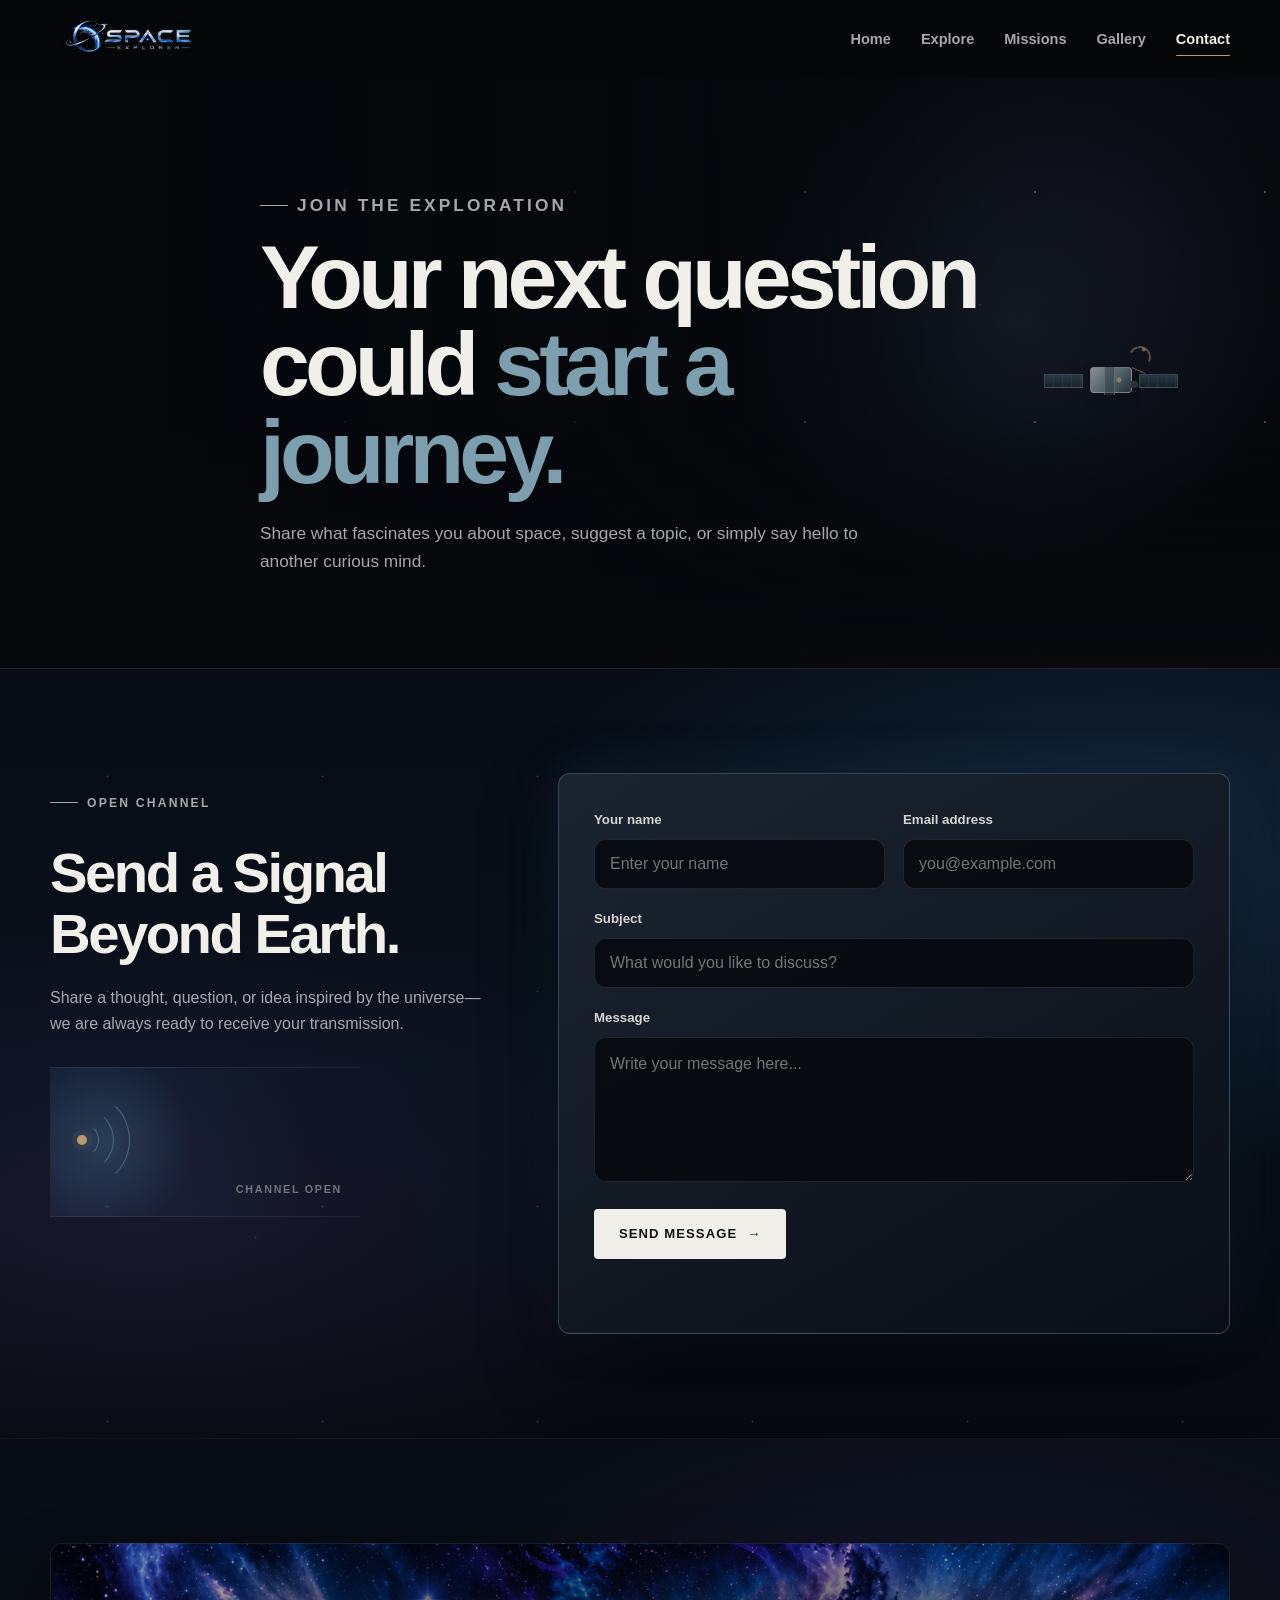
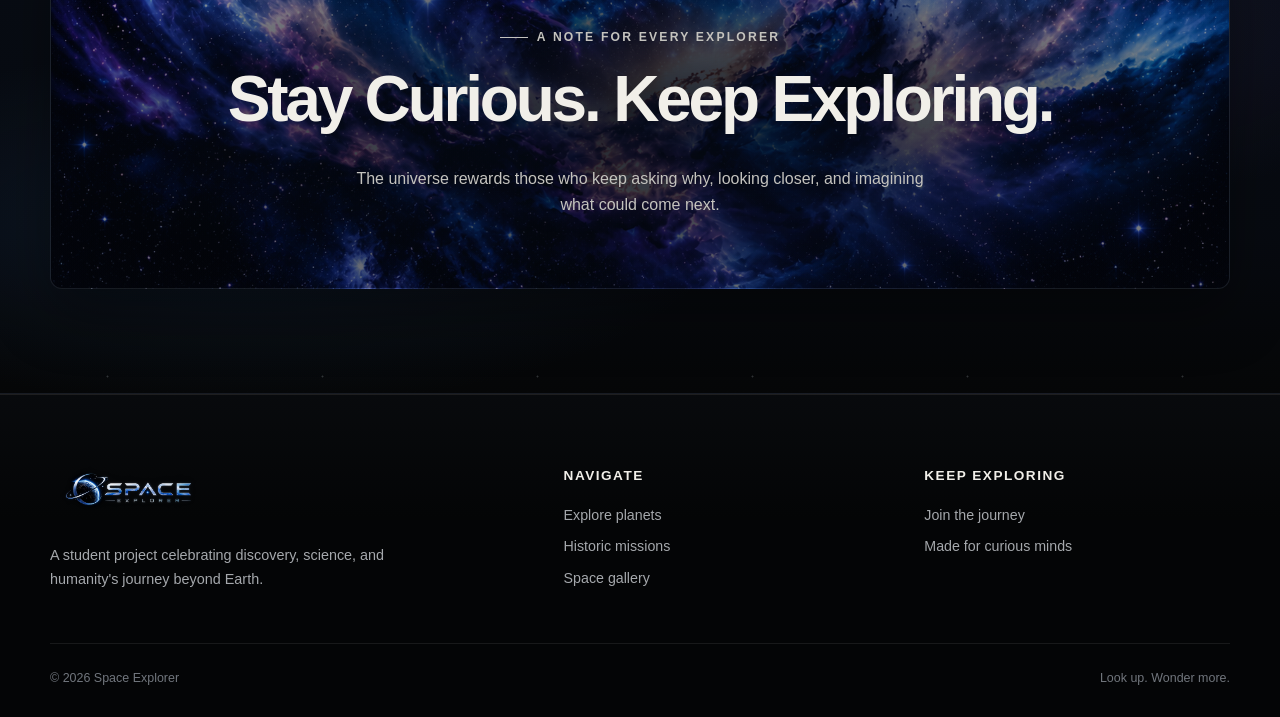
==== commit 5713a764: "Upgrade Space Explorer with cinematic visual design" ====
--- a/contact.html
+++ b/contact.html
@@ -6,14 +6,14 @@
   <meta name="viewport" content="width=device-width, initial-scale=1.0">
   <meta name="description" content="Send a message and join a community inspired by space exploration and scientific discovery.">
   <title>Join the Exploration | Space Explorer</title>
-  <link rel="stylesheet" href="css/style.css?v=editorial-theme-3">
+  <link rel="stylesheet" href="css/style.css?v=cinematic-system-4">
   <script src="js/script.js?v=editorial-theme-3" defer></script>
 </head>
-<body>
+<body class="page-contact">
   <header class="site-header">
     <nav class="navbar container" aria-label="Main navigation">
       <a class="logo" href="index.html" aria-label="Space Explorer home">
-        <span class="logo-mark" aria-hidden="true"></span>SPACE EXPLORER
+        <img class="logo-image" src="images/space-explorer-logo.png" alt="Space Explorer" width="2172" height="724">
       </a>
       <button class="menu-toggle" type="button" aria-label="Open navigation menu" aria-expanded="false">
         <span></span>
@@ -105,7 +105,7 @@
       <div class="footer-grid">
         <div class="footer-brand">
           <a class="logo" href="index.html">
-            <span class="logo-mark" aria-hidden="true"></span>SPACE EXPLORER
+            <img class="logo-image" src="images/space-explorer-logo.png" alt="Space Explorer" width="2172" height="724">
           </a>
           <p>A student project celebrating discovery, science, and humanity's journey beyond Earth.</p>
         </div>
--- a/css/style.css
+++ b/css/style.css
@@ -195,31 +195,14 @@
 .logo {
   display: inline-flex;
   align-items: center;
-  gap: 11px;
-  font-size: 0.91rem;
-  font-weight: 800;
-  letter-spacing: 0.15em;
-}
-
-.logo-mark {
-  position: relative;
-  width: 34px;
-  height: 34px;
-  border: 1px solid rgba(124, 158, 173, 0.62);
-  border-radius: 50%;
-  box-shadow: inset -6px -5px 12px rgba(124, 158, 173, 0.16);
-}
-
-.logo-mark::before {
-  position: absolute;
-  width: 42px;
-  height: 12px;
-  top: 10px;
-  left: -5px;
-  border: 1px solid var(--bronze);
-  border-radius: 50%;
-  content: "";
-  transform: rotate(-20deg);
+  flex-shrink: 0;
+  line-height: 0;
+}
+
+.logo-image {
+  display: block;
+  width: auto;
+  height: 52px;
 }
 
 .nav-links {
@@ -363,6 +346,10 @@
   --hero-media-y: 0px;
   --hero-star-x: 0px;
   --hero-star-y: 0px;
+  --hero-astronaut-base-x: 0%;
+  --hero-astronaut-x: 0px;
+  --hero-astronaut-y: 0px;
+  --scroll-cue-x: 0%;
   --hero-content-y: 0px;
   --hero-content-opacity: 1;
   position: relative;
@@ -377,12 +364,9 @@
 .hero-media {
   position: absolute;
   z-index: 0;
-  inset: -2.5%;
-  background:
-    linear-gradient(90deg, rgba(7, 8, 9, 0.99) 0%, rgba(7, 8, 9, 0.88) 36%, rgba(7, 8, 9, 0.18) 72%),
-    linear-gradient(0deg, var(--bg) 0%, transparent 28%),
-    url("../images/hero-space.png") center / cover no-repeat;
-  animation: hero-cinematic-drift 30s cubic-bezier(0.45, 0.05, 0.55, 0.95) infinite alternate;
+  inset: -5%;
+  background: url("../images/hero-galaxy.png") center / cover no-repeat;
+  animation: hero-cinematic-drift 26s cubic-bezier(0.45, 0.05, 0.55, 0.95) infinite alternate;
   pointer-events: none;
   will-change: transform;
 }
@@ -391,38 +375,100 @@
   position: absolute;
   z-index: 1;
   inset: 0;
-  background-image: radial-gradient(circle, rgba(255, 255, 255, 0.8) 0 1px, transparent 1.4px);
-  background-size: 120px 120px;
-  content: "";
-  opacity: 0.18;
-  animation: star-drift 24s linear infinite;
+  background-image:
+    radial-gradient(circle, rgba(255, 255, 255, 0.72) 0 1px, transparent 1.4px),
+    radial-gradient(circle, rgba(177, 205, 216, 0.5) 0 1px, transparent 1.5px),
+    radial-gradient(circle, rgba(241, 239, 233, 0.3) 0 0.7px, transparent 1.2px);
+  background-position: 0 0, 52px 38px, 96px 74px;
+  background-size: 148px 148px, 226px 226px, 310px 310px;
+  content: "";
+  opacity: 0.16;
+  animation:
+    star-drift 28s linear infinite,
+    hero-stars-breathe 9s ease-in-out infinite alternate;
   pointer-events: none;
   transform: translate3d(var(--hero-star-x), var(--hero-star-y), 0);
   will-change: transform, background-position;
 }
 
+.hero::after {
+  position: absolute;
+  z-index: 2;
+  inset: 0;
+  background:
+    linear-gradient(90deg, rgba(7, 8, 9, 0.96) 0%, rgba(7, 8, 9, 0.83) 32%, rgba(7, 8, 9, 0.34) 56%, rgba(7, 8, 9, 0.05) 78%),
+    linear-gradient(0deg, rgba(7, 8, 9, 0.92) 0%, transparent 30%),
+    radial-gradient(circle at 73% 42%, rgba(124, 158, 173, 0.13), transparent 30%);
+  content: "";
+  pointer-events: none;
+}
+
 @keyframes star-drift {
   to { background-position: -60px 40px; }
 }
 
+@keyframes hero-stars-breathe {
+  0%, 100% { opacity: 0.12; }
+  52% { opacity: 0.2; }
+}
+
 @keyframes hero-cinematic-drift {
   0% {
-    transform: translate3d(var(--hero-media-x), var(--hero-media-y), 0) scale(1.005);
+    transform: translate3d(var(--hero-media-x), var(--hero-media-y), 0) scale(1.03);
   }
   100% {
-    transform: translate3d(calc(var(--hero-media-x) + 9px), calc(var(--hero-media-y) - 5px), 0) scale(1.03);
+    transform: translate3d(calc(var(--hero-media-x) + 7px), calc(var(--hero-media-y) - 5px), 0) scale(1.07);
+  }
+}
+
+.hero-astronaut {
+  position: absolute;
+  z-index: 3;
+  right: max(-150px, -8vw);
+  bottom: -3%;
+  width: clamp(650px, 61vw, 920px);
+  pointer-events: none;
+  transform-origin: 54% 58%;
+  animation: astronaut-float 10s ease-in-out infinite alternate;
+  will-change: transform;
+}
+
+.hero-astronaut::before {
+  position: absolute;
+  z-index: -1;
+  inset: 12% 7% 8% 16%;
+  border-radius: 50%;
+  background: radial-gradient(circle, rgba(124, 158, 173, 0.1), transparent 67%);
+  content: "";
+}
+
+.hero-astronaut img {
+  width: 100%;
+  height: auto;
+  filter:
+    drop-shadow(0 28px 34px rgba(0, 0, 0, 0.44))
+    drop-shadow(0 0 20px rgba(124, 158, 173, 0.1));
+  user-select: none;
+}
+
+@keyframes astronaut-float {
+  0% {
+    transform: translate3d(calc(var(--hero-astronaut-base-x) + var(--hero-astronaut-x)), var(--hero-astronaut-y), 0) rotate(-0.35deg);
+  }
+  100% {
+    transform: translate3d(calc(var(--hero-astronaut-base-x) + var(--hero-astronaut-x) + 4px), calc(var(--hero-astronaut-y) - 10px), 0) rotate(0.35deg);
   }
 }
 
 .hero > .container {
   position: relative;
-  z-index: 2;
+  z-index: 4;
 }
 
 .hero-content {
   position: relative;
-  z-index: 2;
-  max-width: 720px;
+  z-index: 4;
+  max-width: 600px;
   padding: 100px 0 130px;
   opacity: var(--hero-content-opacity);
   transform: translate3d(0, var(--hero-content-y), 0);
@@ -454,8 +500,8 @@
 }
 
 .hero h1 {
-  max-width: 700px;
-  font-size: clamp(3.4rem, 8vw, 7rem);
+  max-width: 600px;
+  font-size: clamp(3.4rem, 7vw, 6.4rem);
   font-weight: 760;
   letter-spacing: -0.065em;
   line-height: 0.93;
@@ -468,7 +514,7 @@
 }
 
 .hero-copy {
-  max-width: 580px;
+  max-width: 540px;
   margin: 28px 0 34px;
   color: #b9bab8;
   font-size: clamp(1rem, 1.6vw, 1.16rem);
@@ -482,9 +528,9 @@
 
 .scroll-cue {
   position: absolute;
-  z-index: 3;
+  z-index: 5;
   bottom: 34px;
-  left: 50%;
+  left: max(20px, calc((100% - var(--max)) / 2));
   display: flex;
   align-items: center;
   gap: 10px;
@@ -492,7 +538,7 @@
   font-size: 0.73rem;
   letter-spacing: 0.18em;
   text-transform: uppercase;
-  transform: translateX(-50%);
+  transform: translateX(var(--scroll-cue-x));
 }
 
 .scroll-cue::before {
@@ -526,6 +572,10 @@
 
 .page-home .hero-actions {
   animation: hero-item-enter 0.62s 0.48s ease-out both;
+}
+
+.page-home .hero-astronaut img {
+  animation: hero-astronaut-enter 1.05s 0.18s ease-out both;
 }
 
 .page-home .scroll-cue {
@@ -559,9 +609,14 @@
   }
 }
 
+@keyframes hero-astronaut-enter {
+  from { opacity: 0; transform: scale(0.99); }
+  to { opacity: 1; transform: scale(1); }
+}
+
 @keyframes hero-cue-enter {
-  from { opacity: 0; transform: translate(-50%, 12px); }
-  to { opacity: 1; transform: translate(-50%, 0); }
+  from { opacity: 0; transform: translate(var(--scroll-cue-x), 12px); }
+  to { opacity: 1; transform: translate(var(--scroll-cue-x), 0); }
 }
 
 /* ---------- Cards and home sections ---------- */
@@ -1736,8 +1791,13 @@
   border: 1px solid var(--line);
   border-radius: var(--radius);
   background:
-    linear-gradient(90deg, rgba(7, 8, 9, 0.92), rgba(7, 8, 9, 0.44)),
-    url("../images/deepspace.jpg") center / cover;
+    linear-gradient(90deg, rgba(6, 8, 12, 0.9), rgba(6, 8, 12, 0.58)),
+    radial-gradient(circle at 50% 32%, rgba(88, 114, 145, 0.18), transparent 42%),
+    radial-gradient(circle, rgba(230, 238, 246, 0.42) 0 0.7px, transparent 1.25px),
+    radial-gradient(circle, rgba(132, 183, 218, 0.28) 0 0.8px, transparent 1.4px),
+    #07090d;
+  background-position: 0 0, 0 0, 0 0, 76px 44px, 0 0;
+  background-size: auto, auto, 210px 210px, 330px 330px, auto;
   text-align: center;
 }
 
@@ -1848,7 +1908,511 @@
 .delay-2 { transition-delay: 0.16s; }
 .delay-3 { transition-delay: 0.24s; }
 
+/* ---------- Cinematic site atmosphere ---------- */
+.section {
+  position: relative;
+  isolation: isolate;
+}
+
+.section > .container {
+  position: relative;
+  z-index: 1;
+}
+
+.section-soft {
+  background:
+    radial-gradient(circle at 82% 18%, rgba(91, 111, 148, 0.16), transparent 38%),
+    linear-gradient(180deg, rgba(9, 12, 18, 0.82), rgba(15, 20, 31, 0.94), rgba(8, 10, 15, 0.88));
+}
+
+/* The Home hero remains the signature moment; these layers carry it into the page. */
+.page-home #about {
+  overflow: hidden;
+  padding-top: 78px;
+  background:
+    radial-gradient(ellipse at 17% 44%, rgba(46, 105, 157, 0.34) 0%, rgba(29, 66, 110, 0.17) 30%, transparent 60%),
+    radial-gradient(ellipse at 45% 8%, rgba(79, 61, 133, 0.23) 0%, transparent 45%),
+    linear-gradient(180deg, #060914 0%, #091525 34%, #080e19 68%, #08090d 100%);
+}
+
+.page-home #about::before,
+.page-home .section-soft::before,
+.page-home main > .section:last-of-type::before,
+.page-explore .planet-gallery-section::before,
+.page-explore .section-soft::before,
+.page-missions main > .section::before,
+.page-gallery main > .section::before,
+.page-contact main > .section::before {
+  position: absolute;
+  z-index: 0;
+  inset: 0;
+  background-image:
+    radial-gradient(circle, rgba(228, 237, 243, 0.64) 0 0.7px, transparent 1.25px),
+    radial-gradient(circle, rgba(126, 173, 207, 0.52) 0 0.8px, transparent 1.35px);
+  background-position: 0 0, 83px 51px;
+  background-size: 215px 215px, 345px 345px;
+  content: "";
+  opacity: 0.3;
+  pointer-events: none;
+}
+
+.page-home #about::after {
+  position: absolute;
+  z-index: 0;
+  top: 10%;
+  bottom: 4%;
+  left: -12%;
+  width: 72%;
+  background:
+    radial-gradient(ellipse at 48% 50%, rgba(62, 125, 181, 0.3), rgba(39, 78, 133, 0.14) 36%, transparent 69%),
+    radial-gradient(ellipse at 66% 64%, rgba(103, 75, 151, 0.18), transparent 50%);
+  content: "";
+  pointer-events: none;
+}
+
+.page-home .section-soft {
+  overflow: hidden;
+  background:
+    radial-gradient(ellipse at 86% 26%, rgba(91, 70, 153, 0.29) 0%, transparent 42%),
+    radial-gradient(ellipse at 12% 78%, rgba(45, 97, 147, 0.23) 0%, transparent 39%),
+    linear-gradient(180deg, #090c13 0%, #0d1421 50%, #090b12 100%);
+}
+
+.page-home .section-soft::after {
+  position: absolute;
+  z-index: 0;
+  inset: 0;
+  background:
+    radial-gradient(ellipse at 82% 54%, rgba(72, 90, 145, 0.2), transparent 37%),
+    linear-gradient(90deg, transparent 46%, rgba(27, 35, 58, 0.24));
+  content: "";
+  pointer-events: none;
+}
+
+.page-home main > .section:last-of-type {
+  overflow: hidden;
+  background:
+    radial-gradient(ellipse at 76% 38%, rgba(49, 103, 153, 0.25) 0%, transparent 41%),
+    radial-gradient(ellipse at 18% 72%, rgba(88, 64, 132, 0.16) 0%, transparent 34%),
+    linear-gradient(180deg, #080d16 0%, #090d15 55%, #060708 100%);
+}
+
+.page-home main > .section:last-of-type::after {
+  position: absolute;
+  z-index: 0;
+  inset: 0;
+  background: radial-gradient(ellipse at 50% 28%, rgba(109, 137, 169, 0.11), transparent 52%);
+  content: "";
+  pointer-events: none;
+}
+
+.story-visual {
+  border-color: rgba(143, 177, 201, 0.3);
+  background:
+    linear-gradient(140deg, rgba(12, 29, 49, 0.12), rgba(7, 9, 16, 0.26)),
+    url("../images/deepspace.jpg") center / cover;
+  box-shadow:
+    0 30px 74px rgba(0, 0, 0, 0.5),
+    0 0 0 1px rgba(88, 137, 174, 0.07),
+    0 0 100px rgba(48, 105, 158, 0.24),
+    44px 32px 120px rgba(83, 60, 132, 0.12);
+}
+
+.feature-card,
+.destination-card,
+.planet-card,
+.mission-card {
+  border-color: rgba(139, 163, 181, 0.22);
+  background:
+    linear-gradient(145deg, rgba(29, 36, 47, 0.98), rgba(12, 16, 23, 0.99)),
+    var(--surface);
+  box-shadow:
+    0 20px 48px rgba(0, 0, 0, 0.42),
+    inset 0 1px 0 rgba(255, 255, 255, 0.025);
+  transition: transform 400ms ease, border-color 400ms ease, box-shadow 400ms ease;
+}
+
+.feature-card.reveal.visible:hover,
+.destination-card.reveal.visible:hover,
+.mission-card.reveal.visible:hover {
+  border-color: rgba(124, 158, 173, 0.42);
+  box-shadow:
+    0 30px 66px rgba(0, 0, 0, 0.54),
+    0 0 38px rgba(72, 121, 165, 0.14);
+  transform: translateY(-8px);
+}
+
+.feature-card:hover img,
+.mission-card:hover img,
+.destination-card:hover .destination-image img {
+  transform: scale(1.055);
+}
+
+.page-home .feature-image img,
+.page-home .destination-image img,
+.page-missions .mission-image img {
+  filter: brightness(1.08) contrast(1.06) saturate(1.05);
+}
+
+.page-home .feature-card,
+.page-home .destination-card {
+  border-color: rgba(139, 166, 187, 0.27);
+  box-shadow:
+    0 24px 58px rgba(0, 0, 0, 0.48),
+    0 0 30px rgba(56, 100, 145, 0.08);
+}
+
+/* Quieter cinematic heroes, each with its own subject and lighting. */
+.page-hero {
+  min-height: 460px;
+  isolation: isolate;
+  background: #080a0e;
+}
+
+.page-hero::before,
+.page-hero::after {
+  position: absolute;
+  inset: 0;
+  content: "";
+  pointer-events: none;
+}
+
+.page-hero::before {
+  z-index: 0;
+  inset: -3%;
+  background-position: 72% center;
+  background-size: cover;
+  opacity: 0.42;
+  animation: inner-hero-breathe 28s ease-in-out infinite alternate;
+  will-change: transform;
+}
+
+.page-hero::after {
+  z-index: 1;
+  background:
+    linear-gradient(90deg, rgba(6, 8, 12, 0.98) 0%, rgba(6, 8, 12, 0.86) 38%, rgba(6, 8, 12, 0.42) 68%, rgba(6, 8, 12, 0.2) 100%),
+    linear-gradient(0deg, #080a0e 0%, transparent 38%),
+    radial-gradient(circle, rgba(232, 238, 240, 0.46) 0 0.7px, transparent 1.2px),
+    radial-gradient(circle, rgba(124, 158, 173, 0.3) 0 0.8px, transparent 1.4px);
+  background-position: 0 0, 0 0, 0 0, 68px 42px;
+  background-size: auto, auto, 190px 190px, 310px 310px;
+}
+
+.page-hero-content {
+  z-index: 3;
+}
+
+.hero-decoration {
+  z-index: 2;
+}
+
+.page-explore .page-hero::before {
+  background-image: url("../images/earthhome.avif");
+  background-position: 76% 47%;
+  opacity: 0.46;
+}
+
+.page-explore .page-hero::after {
+  background:
+    linear-gradient(90deg, rgba(5, 8, 12, 0.98) 0%, rgba(5, 8, 12, 0.88) 42%, rgba(5, 8, 12, 0.3) 72%, rgba(5, 8, 12, 0.12) 100%),
+    linear-gradient(0deg, #080b10 0%, transparent 42%),
+    radial-gradient(circle at 80% 45%, rgba(89, 134, 170, 0.18), transparent 30%),
+    radial-gradient(circle, rgba(218, 228, 234, 0.44) 0 0.7px, transparent 1.2px);
+  background-size: auto, auto, auto, 205px 205px;
+}
+
+.page-missions .page-hero::before {
+  background-image: url("../images/laucnh.jpg");
+  background-position: 72% 52%;
+  opacity: 0.38;
+}
+
+.page-missions .page-hero::after {
+  background:
+    linear-gradient(90deg, rgba(7, 8, 11, 0.98) 0%, rgba(7, 8, 11, 0.9) 43%, rgba(7, 8, 11, 0.38) 76%, rgba(7, 8, 11, 0.2) 100%),
+    linear-gradient(0deg, #090a0d 0%, transparent 40%),
+    linear-gradient(rgba(255, 255, 255, 0.014) 1px, transparent 1px),
+    linear-gradient(90deg, rgba(255, 255, 255, 0.014) 1px, transparent 1px),
+    radial-gradient(circle at 82% 34%, rgba(126, 151, 178, 0.13), transparent 28%);
+  background-size: auto, auto, 84px 84px, 84px 84px, auto;
+}
+
+.page-gallery .page-hero::before {
+  background:
+    radial-gradient(ellipse at 78% 42%, rgba(83, 105, 145, 0.24), transparent 32%),
+    radial-gradient(ellipse at 89% 24%, rgba(95, 73, 137, 0.14), transparent 25%),
+    linear-gradient(135deg, #070a11 0%, #0a101b 58%, #05070b 100%);
+  opacity: 1;
+  animation: none;
+}
+
+.page-gallery .page-hero::after {
+  background:
+    linear-gradient(90deg, rgba(5, 7, 11, 0.98) 0%, rgba(5, 7, 11, 0.86) 42%, rgba(5, 7, 11, 0.32) 76%, rgba(5, 7, 11, 0.16) 100%),
+    linear-gradient(0deg, #07090d 0%, transparent 44%),
+    radial-gradient(circle at 77% 40%, rgba(86, 75, 142, 0.14), transparent 30%),
+    radial-gradient(circle, rgba(228, 232, 240, 0.42) 0 0.7px, transparent 1.2px);
+  background-size: auto, auto, auto, 220px 220px;
+}
+
+.page-contact .page-hero::before {
+  background:
+    radial-gradient(circle at 77% 42%, rgba(76, 111, 154, 0.2), transparent 24%),
+    radial-gradient(circle at 86% 28%, rgba(92, 68, 126, 0.11), transparent 22%),
+    linear-gradient(135deg, #080a0f, #05070a);
+  opacity: 1;
+  animation: none;
+}
+
+.page-contact .page-hero::after {
+  background:
+    linear-gradient(90deg, rgba(6, 8, 12, 0.98) 0%, rgba(6, 8, 12, 0.84) 46%, rgba(6, 8, 12, 0.26) 80%),
+    linear-gradient(0deg, #07090d 0%, transparent 42%),
+    radial-gradient(circle, rgba(213, 226, 232, 0.42) 0 0.7px, transparent 1.2px),
+    radial-gradient(circle, rgba(112, 146, 170, 0.28) 0 0.8px, transparent 1.4px);
+  background-position: 0 0, 0 0, 0 0, 80px 48px;
+  background-size: auto, auto, 230px 230px, 360px 360px;
+}
+
+@keyframes inner-hero-breathe {
+  from { transform: translate3d(-3px, 1px, 0) scale(1.025); }
+  to { transform: translate3d(4px, -3px, 0) scale(1.055); }
+}
+
+/* Explore: worlds suspended in a quiet planetary field. */
+.page-explore main {
+  background:
+    radial-gradient(ellipse at 10% 30%, rgba(43, 93, 142, 0.25), transparent 34%),
+    radial-gradient(ellipse at 90% 70%, rgba(91, 68, 139, 0.18), transparent 38%),
+    linear-gradient(180deg, #070c15, #080c14 58%, #06080c);
+}
+
+.page-explore .planet-gallery-section {
+  overflow: hidden;
+  background:
+    radial-gradient(ellipse at 50% 48%, rgba(50, 101, 151, 0.28) 0%, rgba(34, 66, 105, 0.14) 38%, transparent 67%),
+    radial-gradient(ellipse at 78% 25%, rgba(86, 68, 137, 0.17), transparent 35%),
+    linear-gradient(180deg, #070c15, #08111d 52%, #080b12);
+}
+
+.page-explore .planet-gallery-section::after {
+  position: absolute;
+  z-index: 0;
+  top: 12%;
+  right: -18%;
+  width: 76%;
+  height: 70%;
+  border: 1px solid rgba(118, 159, 191, 0.16);
+  border-radius: 50%;
+  box-shadow:
+    0 0 0 70px rgba(102, 140, 176, 0.025),
+    0 0 0 150px rgba(90, 119, 157, 0.018);
+  content: "";
+  pointer-events: none;
+}
+
+.page-explore .planet-stage,
+.page-explore .planet-gallery-intro {
+  position: relative;
+  z-index: 1;
+}
+
+.page-explore .planet-card {
+  border-color: rgba(142, 174, 198, 0.29);
+  background: linear-gradient(150deg, rgba(23, 33, 47, 0.99), rgba(8, 12, 20, 0.99));
+  box-shadow:
+    0 25px 58px rgba(0, 0, 0, 0.5),
+    0 0 44px rgba(65, 117, 164, 0.15);
+}
+
+.page-explore .planet-image {
+  background:
+    radial-gradient(circle at 50% 50%, rgba(93, 145, 184, 0.3), rgba(24, 49, 75, 0.14) 38%, transparent 67%),
+    #030407;
+}
+
+.planet-gallery-section .planet-card.reveal.visible:hover {
+  border-color: rgba(124, 158, 173, 0.42);
+  transform: translate3d(0, -6px, 0) scale(1.025);
+}
+
+.planet-stage.is-scroll .planet-card.reveal.visible:hover {
+  transform: translateY(-4px) scale(1.015);
+}
+
+.page-explore .system-note {
+  border-color: rgba(132, 171, 199, 0.3);
+  background:
+    radial-gradient(circle at 88% 50%, rgba(72, 126, 171, 0.28), transparent 32%),
+    radial-gradient(circle at 8% 20%, rgba(91, 70, 137, 0.14), transparent 31%),
+    linear-gradient(120deg, rgba(25, 37, 53, 0.98), rgba(10, 15, 24, 0.99));
+  box-shadow:
+    0 26px 62px rgba(0, 0, 0, 0.46),
+    0 0 42px rgba(55, 101, 146, 0.12);
+}
+
+.page-explore .section-soft {
+  overflow: hidden;
+  background:
+    radial-gradient(ellipse at 82% 48%, rgba(48, 103, 151, 0.25), transparent 41%),
+    radial-gradient(ellipse at 17% 82%, rgba(82, 62, 126, 0.15), transparent 34%),
+    linear-gradient(180deg, #090e18, #080b12 72%, #06080b);
+}
+
+/* Missions: documentary surfaces with a restrained coordinate field. */
+.page-missions main > .section {
+  overflow: hidden;
+  background:
+    radial-gradient(ellipse at 82% 16%, rgba(55, 108, 156, 0.26), transparent 36%),
+    radial-gradient(ellipse at 15% 58%, rgba(87, 67, 132, 0.17), transparent 38%),
+    linear-gradient(rgba(146, 177, 199, 0.025) 1px, transparent 1px),
+    linear-gradient(90deg, rgba(146, 177, 199, 0.025) 1px, transparent 1px),
+    linear-gradient(180deg, #080d16, #0a101a 48%, #07090e);
+  background-size: auto, auto, 112px 112px, 112px 112px, auto;
+}
+
+.page-missions main > .section::after {
+  position: absolute;
+  z-index: 0;
+  top: 7%;
+  right: -19%;
+  width: 79%;
+  height: 44%;
+  border: 1px solid rgba(123, 158, 187, 0.16);
+  border-radius: 50%;
+  content: "";
+  pointer-events: none;
+  transform: rotate(-16deg);
+}
+
+.page-missions .timeline::before {
+  background: linear-gradient(transparent, rgba(124, 158, 173, 0.58) 12%, rgba(183, 154, 114, 0.34) 72%, transparent);
+}
+
+.page-missions .mission-card {
+  border-color: rgba(145, 170, 190, 0.27);
+  background: linear-gradient(145deg, rgba(27, 35, 46, 0.99), rgba(11, 15, 22, 0.99));
+  box-shadow:
+    0 24px 56px rgba(0, 0, 0, 0.48),
+    0 0 34px rgba(56, 102, 146, 0.11);
+}
+
+.page-missions .mission-image {
+  position: relative;
+}
+
+.page-missions .mission-image::after {
+  position: absolute;
+  inset: 0;
+  background: linear-gradient(0deg, rgba(8, 9, 12, 0.28), transparent 44%);
+  content: "";
+  pointer-events: none;
+}
+
+.page-missions .achievement {
+  background: linear-gradient(90deg, rgba(183, 154, 114, 0.13), rgba(87, 116, 151, 0.055));
+}
+
+/* Gallery: quiet framing lets the astronomical imagery lead. */
+.page-gallery main > .section {
+  overflow: hidden;
+  background:
+    radial-gradient(ellipse at 76% 13%, rgba(71, 91, 151, 0.23), transparent 33%),
+    radial-gradient(ellipse at 17% 57%, rgba(49, 98, 143, 0.19), transparent 35%),
+    radial-gradient(ellipse at 78% 82%, rgba(89, 65, 132, 0.15), transparent 32%),
+    linear-gradient(180deg, #060a12, #080d16 48%, #06080c);
+}
+
+.page-gallery .gallery-item {
+  border-color: rgba(181, 201, 216, 0.24);
+  box-shadow:
+    0 20px 46px rgba(0, 0, 0, 0.48),
+    0 0 30px rgba(56, 97, 142, 0.09);
+  transition: transform 400ms ease, border-color 400ms ease, box-shadow 400ms ease;
+}
+
+.page-gallery .gallery-item.reveal.visible:hover {
+  border-color: rgba(137, 165, 184, 0.4);
+  box-shadow:
+    0 30px 62px rgba(0, 0, 0, 0.58),
+    0 0 40px rgba(76, 118, 164, 0.16);
+  transform: translateY(-6px);
+}
+
+.page-gallery .gallery-item img {
+  filter: brightness(1.05) contrast(1.06) saturate(1.04);
+}
+
+.page-gallery .gallery-item:hover img {
+  filter: brightness(0.96) contrast(1.08) saturate(1.06);
+  transform: scale(1.045);
+}
+
+.page-gallery .gallery-overlay {
+  background: linear-gradient(transparent 38%, rgba(5, 7, 10, 0.94));
+}
+
+/* Contact: a restrained open channel rather than a terminal interface. */
+.page-contact main > .section:not(.section-soft) {
+  overflow: hidden;
+  background:
+    radial-gradient(ellipse at 88% 24%, rgba(49, 105, 153, 0.28), transparent 38%),
+    radial-gradient(ellipse at 11% 72%, rgba(88, 65, 134, 0.2), transparent 38%),
+    linear-gradient(180deg, #070c15, #09111c 52%, #07090e);
+}
+
+.page-contact .contact-form {
+  border-color: rgba(143, 174, 197, 0.3);
+  background:
+    linear-gradient(150deg, rgba(27, 37, 50, 0.98), rgba(10, 15, 23, 0.99));
+  box-shadow:
+    0 28px 68px rgba(0, 0, 0, 0.52),
+    0 0 52px rgba(58, 110, 158, 0.16);
+}
+
+.page-contact .form-group input,
+.page-contact .form-group textarea {
+  background: rgba(4, 7, 11, 0.76);
+}
+
+.page-contact .signal-visual {
+  background:
+    radial-gradient(circle at 18% 50%, rgba(95, 151, 190, 0.24), transparent 33%),
+    linear-gradient(90deg, rgba(55, 102, 150, 0.16), transparent 82%);
+}
+
+.page-contact .section-soft {
+  overflow: hidden;
+  background:
+    radial-gradient(ellipse at 76% 30%, rgba(78, 62, 128, 0.2), transparent 38%),
+    radial-gradient(ellipse at 19% 70%, rgba(47, 94, 139, 0.16), transparent 33%),
+    linear-gradient(180deg, #080d15, #070a10 72%, #050607);
+}
+
+.page-contact .curiosity-banner {
+  border-color: rgba(139, 158, 172, 0.16);
+  background:
+    radial-gradient(ellipse at center, rgba(4, 9, 20, 0.86) 0%, rgba(4, 9, 20, 0.62) 38%, rgba(4, 9, 20, 0.18) 78%),
+    linear-gradient(180deg, rgba(3, 7, 15, 0.2), rgba(3, 7, 15, 0.46)),
+    url("../images/hero-galaxy.png") center 51% / cover no-repeat;
+  box-shadow: 0 24px 58px rgba(0, 0, 0, 0.34);
+}
+
+/* The atmosphere recedes into one quiet footer treatment. */
+.site-footer {
+  background:
+    linear-gradient(180deg, rgba(8, 10, 13, 0.98), #040506 38%),
+    #040506;
+}
+
 /* ---------- Responsive ---------- */
+@media (max-width: 1100px) {
+  .hero-content { max-width: 520px; }
+  .hero h1 { max-width: 520px; font-size: clamp(3.4rem, 7.4vw, 5.35rem); }
+  .hero-copy { max-width: 490px; }
+  .hero-astronaut { right: -165px; width: min(69vw, 710px); }
+}
+
 @media (max-width: 1000px) {
   .card-grid { grid-template-columns: repeat(2, 1fr); }
   .card-grid .feature-card:last-child { grid-column: span 2; }
@@ -1879,9 +2443,32 @@
   .nav-links.open { opacity: 1; pointer-events: auto; transform: translateY(0); }
   .nav-link { padding: 14px 0; }
   .nav-link::after { bottom: 9px; transform-origin: left; }
-  .hero { min-height: 720px; }
-  .hero-media { background-position: 62% center; }
-  .hero-content { padding: 90px 0 150px; }
+  .page-hero::before { opacity: 0.3; }
+  .page-hero-content { max-width: 640px; }
+  .hero {
+    --hero-astronaut-base-x: -50%;
+    --scroll-cue-x: -50%;
+    min-height: 900px;
+    align-items: start;
+  }
+  .hero-media { background-position: center; }
+  .hero::after {
+    background:
+      linear-gradient(180deg, rgba(7, 8, 9, 0.02) 0%, rgba(7, 8, 9, 0.14) 27%, rgba(7, 8, 9, 0.88) 45%, rgba(7, 8, 9, 0.98) 72%),
+      linear-gradient(90deg, rgba(7, 8, 9, 0.3), rgba(7, 8, 9, 0.04) 48%, rgba(7, 8, 9, 0.18)),
+      radial-gradient(circle at 50% 20%, rgba(124, 158, 173, 0.11), transparent 35%);
+  }
+  .hero-content { max-width: 620px; padding: 350px 0 120px; }
+  .hero h1 { max-width: 620px; font-size: clamp(3.5rem, 9vw, 4.7rem); }
+  .hero-copy { max-width: 520px; }
+  .hero-astronaut {
+    top: -12px;
+    right: auto;
+    bottom: auto;
+    left: 50%;
+    width: min(100vw, 620px);
+  }
+  .scroll-cue { left: 50%; }
   .story-grid, .contact-grid { grid-template-columns: 1fr; }
   .story-visual { min-height: 380px; }
   .system-note { grid-template-columns: 1fr; }
@@ -1894,14 +2481,64 @@
   .footer-brand { grid-column: span 2; }
 }
 
+@media (max-width: 700px) {
+  .hero {
+    --hero-astronaut-base-x: -50%;
+    --scroll-cue-x: -50%;
+    min-height: clamp(820px, 112svh, 900px);
+    align-items: start;
+  }
+
+  .hero-media { background-position: center; }
+
+  .hero::after {
+    background:
+      linear-gradient(180deg, rgba(7, 8, 9, 0.02) 0%, rgba(7, 8, 9, 0.14) 27%, rgba(7, 8, 9, 0.88) 45%, rgba(7, 8, 9, 0.98) 72%),
+      linear-gradient(90deg, rgba(7, 8, 9, 0.3), rgba(7, 8, 9, 0.04) 48%, rgba(7, 8, 9, 0.18)),
+      radial-gradient(circle at 50% 20%, rgba(124, 158, 173, 0.11), transparent 35%);
+  }
+
+  .hero-astronaut {
+    top: -12px;
+    right: auto;
+    bottom: auto;
+    left: 50%;
+    width: min(164vw, 620px);
+  }
+
+  .hero-content {
+    max-width: 100%;
+    padding: 340px 0 120px;
+  }
+
+  .hero h1 {
+    max-width: 100%;
+    font-size: clamp(3.15rem, 14.8vw, 4.2rem);
+  }
+
+  .hero-copy { max-width: 520px; margin: 22px 0 28px; }
+  .hero-actions { align-items: stretch; flex-direction: column; }
+  .hero-actions .button { width: 100%; }
+
+  .scroll-cue {
+    bottom: 18px;
+    left: 50%;
+    white-space: nowrap;
+  }
+}
+
 @media (max-width: 580px) {
   .container { width: min(calc(100% - 28px), var(--max)); }
-  .hero { min-height: 680px; }
-  .hero-media { background-position: 68% center; }
-  .hero h1 { font-size: clamp(3rem, 17vw, 4.7rem); }
-  .hero-actions { align-items: stretch; flex-direction: column; }
-  .hero-actions .button { width: 100%; }
+  .logo-image { height: 44px; }
+  .hero { min-height: clamp(820px, 112svh, 900px); }
+  .hero h1 { font-size: clamp(3.05rem, 14.5vw, 4rem); }
   .page-hero { min-height: 370px; }
+  .page-hero-content { padding: 72px 0; }
+  .page-hero h1 { font-size: clamp(2.55rem, 12vw, 3.2rem); }
+  .page-hero p { font-size: 1rem; }
+  .page-home #about::before,
+  .page-home main > .section:last-of-type::before,
+  .page-explore .planet-gallery-section::before { opacity: 0.22; }
   .card-grid, .destination-grid { grid-template-columns: 1fr; }
   .card-grid .feature-card:last-child { grid-column: auto; }
   .destination-card:last-child { grid-column: auto; }
@@ -1926,6 +2563,18 @@
   .hero-media,
   .hero::before,
   .hero-content { transform: none !important; }
+  .hero-media,
+  .hero::before,
+  .hero-astronaut,
+  .hero-astronaut img { animation: none !important; }
+  .hero-astronaut {
+    transform: translate3d(var(--hero-astronaut-base-x), 0, 0) !important;
+  }
+  .hero-astronaut img { transform: none !important; }
+  .page-hero::before {
+    animation: none !important;
+    transform: none !important;
+  }
   .page-home .site-header,
   .page-home .hero-kicker,
   .page-home .hero h1,
@@ -1937,5 +2586,5 @@
     animation: none !important;
     transform: none;
   }
-  .page-home .scroll-cue { transform: translateX(-50%); }
-}
+  .page-home .scroll-cue { transform: translateX(var(--scroll-cue-x)); }
+}
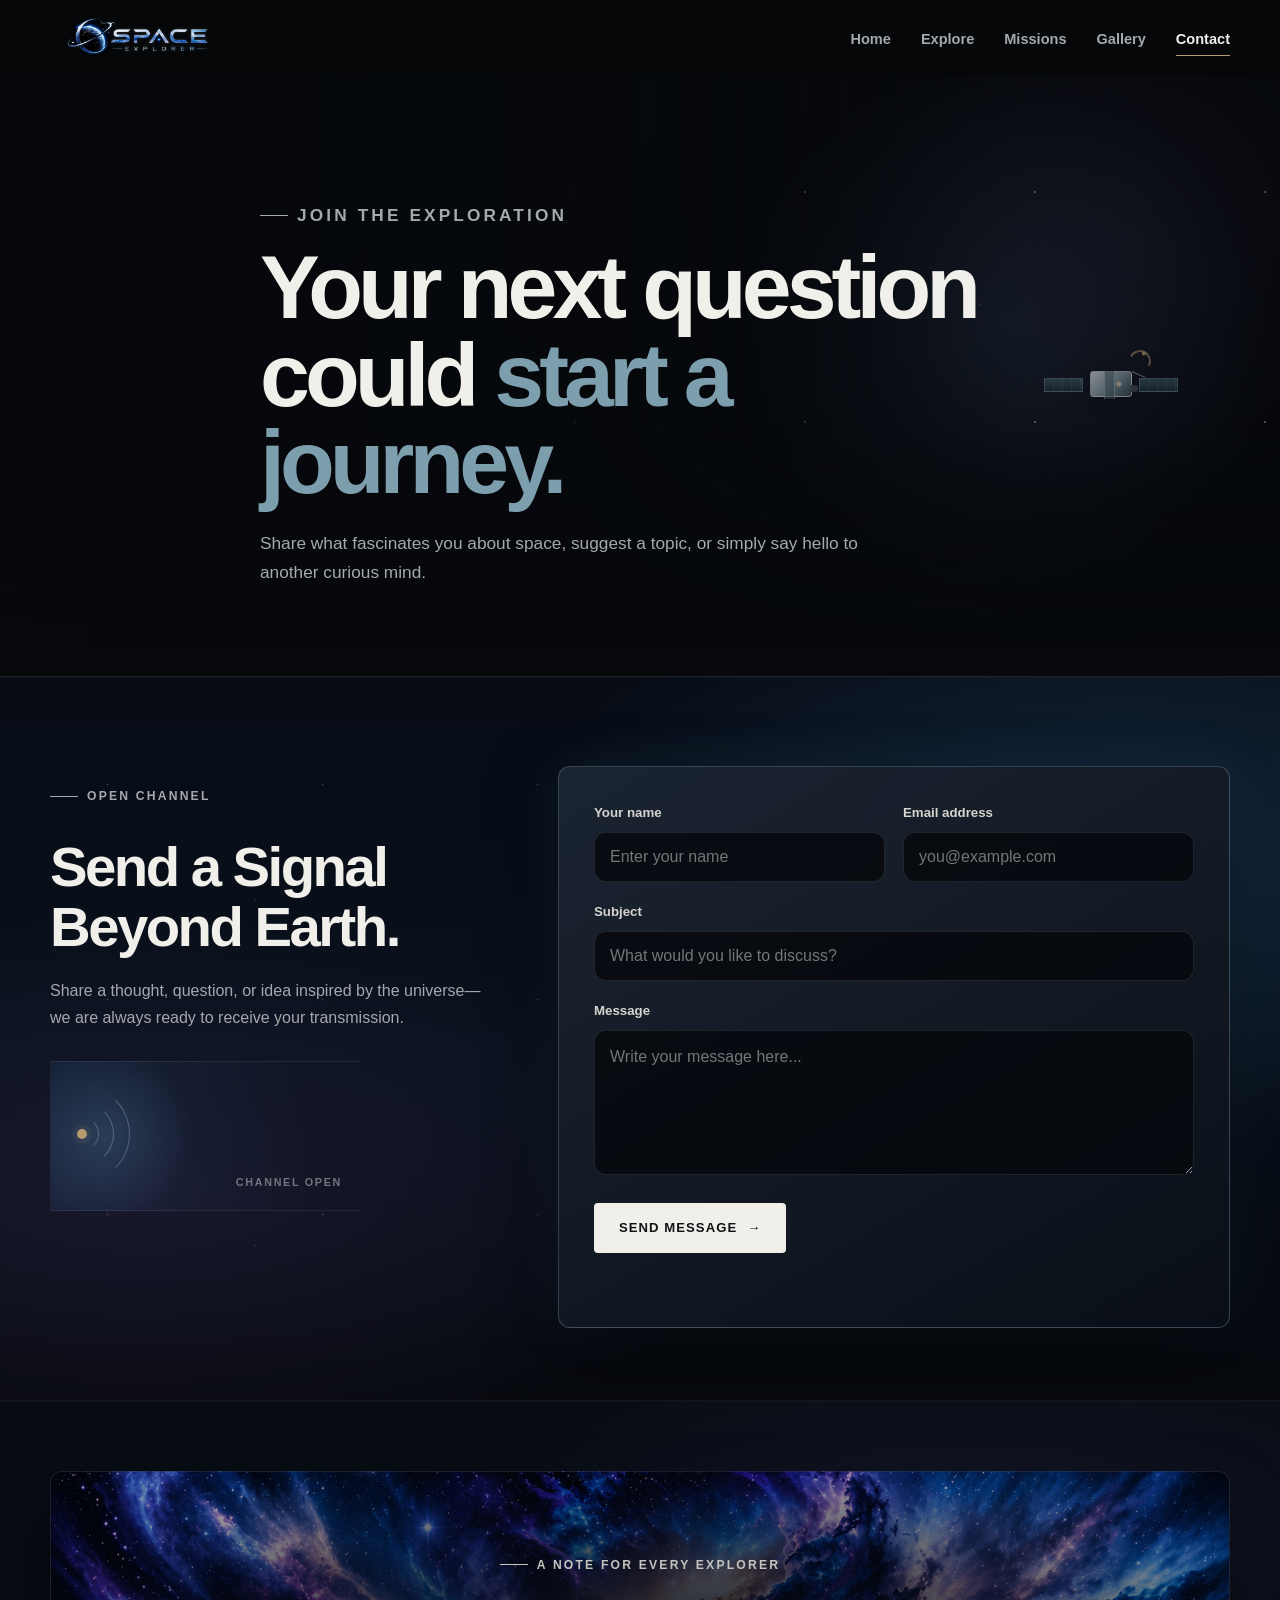
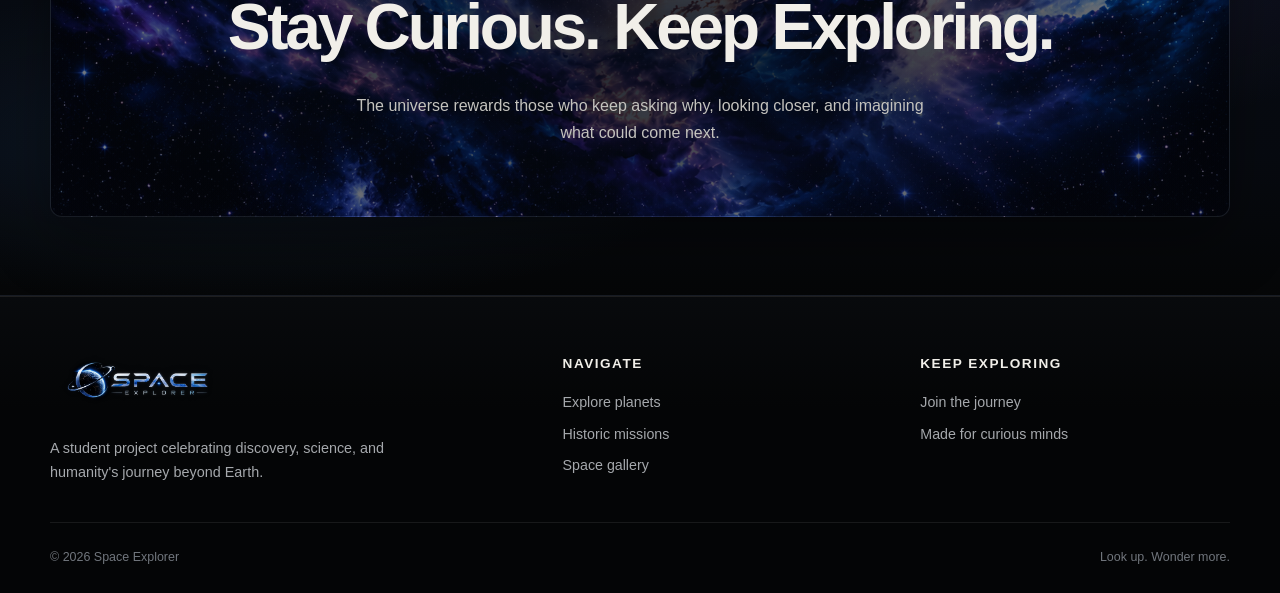
==== commit 97a11a74: "Improve Explore planet carousel animations" ====
--- a/contact.html
+++ b/contact.html
@@ -6,7 +6,7 @@
   <meta name="viewport" content="width=device-width, initial-scale=1.0">
   <meta name="description" content="Send a message and join a community inspired by space exploration and scientific discovery.">
   <title>Join the Exploration | Space Explorer</title>
-  <link rel="stylesheet" href="css/style.css?v=cinematic-system-4">
+  <link rel="stylesheet" href="css/style.css?v=cinematic-system-5">
   <script src="js/script.js?v=editorial-theme-3" defer></script>
 </head>
 <body class="page-contact">
--- a/css/style.css
+++ b/css/style.css
@@ -18,6 +18,9 @@
   --radius: 12px;
   --shadow: 0 22px 54px rgba(0, 0, 0, 0.3);
   --max: 1180px;
+  --header-height: 76px;
+  --section-space: clamp(80px, 7vw, 96px);
+  --section-heading-gap: clamp(36px, 4vw, 42px);
 }
 
 * {
@@ -128,7 +131,7 @@
 }
 
 .section {
-  padding: 104px 0;
+  padding: var(--section-space) 0;
 }
 
 .section-soft {
@@ -139,7 +142,7 @@
 
 .section-heading {
   max-width: 700px;
-  margin-bottom: 45px;
+  margin-bottom: var(--section-heading-gap);
 }
 
 .section-heading.center {
@@ -160,6 +163,7 @@
 }
 
 .section-copy {
+  max-width: 650px;
   margin-top: 16px;
   color: var(--muted);
   font-size: 1.03rem;
@@ -187,7 +191,7 @@
 
 .navbar {
   display: flex;
-  min-height: 76px;
+  min-height: var(--header-height);
   align-items: center;
   justify-content: space-between;
 }
@@ -202,7 +206,7 @@
 .logo-image {
   display: block;
   width: auto;
-  height: 52px;
+  height: 58px;
 }
 
 .nav-links {
@@ -832,6 +836,7 @@
   min-height: 440px;
   align-items: center;
   overflow: hidden;
+  scroll-margin-top: var(--header-height);
   border-bottom: 1px solid var(--line);
   background:
     linear-gradient(rgba(255, 255, 255, 0.018) 1px, transparent 1px),
@@ -845,7 +850,11 @@
   position: relative;
   z-index: 2;
   max-width: 760px;
-  padding: 92px 0;
+  padding: clamp(98px, 8vw, 116px) 0 clamp(84px, 7vw, 104px);
+}
+
+.page-missions .page-hero-content {
+  padding-top: clamp(108px, 9vw, 126px);
 }
 
 .page-hero h1 {
@@ -1248,10 +1257,11 @@
 
 .planet-stage {
   position: relative;
-  height: 650px;
+  height: 660px;
   margin-top: 18px;
   overflow: hidden;
-  perspective: 1200px;
+  perspective: 1450px;
+  perspective-origin: 50% 48%;
   cursor: grab;
   touch-action: pan-y;
   user-select: none;
@@ -1278,18 +1288,32 @@
   transform-style: preserve-3d;
 }
 
+.planet-drag-surface {
+  position: absolute;
+  z-index: 25;
+  inset: 0;
+  cursor: inherit;
+  touch-action: pan-y;
+}
+
 .planet-motion-wrapper {
   position: absolute;
   z-index: 1;
   top: 50%;
   left: 0;
-  width: clamp(280px, 22vw, 322px);
+  width: clamp(286px, 22vw, 326px);
   opacity: 0;
   transform: translate3d(0, -50%, 0);
   transform-origin: center;
   backface-visibility: hidden;
   will-change: transform, opacity;
   transition: none;
+}
+
+@media (max-width: 700px) {
+  .planet-stage:not(.is-scroll) .planet-motion-wrapper {
+    width: min(82vw, 330px);
+  }
 }
 
 .planet-stage:not(.is-entered) .planet-motion-wrapper {
@@ -1312,17 +1336,32 @@
   box-shadow: 0 12px 28px rgba(0, 0, 0, 0.2);
   transition:
     transform 400ms cubic-bezier(0.22, 1, 0.36, 1),
-    border-color 320ms ease;
+    border-color 320ms ease,
+    box-shadow 320ms ease;
+}
+
+.planet-stage:not(.is-scroll) .planet-card {
+  pointer-events: none;
 }
 
 .planet-gallery-section .planet-card:hover,
+.planet-stage:not(.is-scroll) .planet-motion-wrapper:hover .planet-card,
+.planet-motion-wrapper.is-hovered .planet-card,
 .planet-motion-wrapper.is-focused .planet-card {
   border-color: rgba(124, 158, 173, 0.38);
   box-shadow: 0 12px 28px rgba(0, 0, 0, 0.2);
 }
 
 .planet-gallery-section .planet-card:hover {
-  transform: translate3d(0, -12px, 0) scale(1.07);
+  transform: translate3d(0, -4px, 0) scale(1.01);
+}
+
+.planet-stage:not(.is-scroll) .planet-motion-wrapper:hover .planet-card {
+  transform: translate3d(0, -4px, 0) scale(1.01);
+}
+
+.planet-motion-wrapper.is-hovered .planet-card {
+  transform: translate3d(0, -4px, 0) scale(1.01);
 }
 
 .planet-card .card-body {
@@ -1330,8 +1369,27 @@
 }
 
 .planet-gallery-section .planet-image img {
-  transform: scale(1.025);
-  transition: none;
+  pointer-events: none;
+  transform: none;
+  transition: filter 320ms ease;
+  user-select: none;
+  -webkit-user-drag: none;
+}
+
+.planet-gallery-section .planet-card:hover .planet-image img {
+  filter: brightness(1.055) contrast(1.02);
+}
+
+.planet-stage:not(.is-scroll) .planet-motion-wrapper:hover .planet-image img {
+  filter: brightness(1.055) contrast(1.02);
+}
+
+.planet-motion-wrapper.is-hovered .planet-image img {
+  filter: brightness(1.055) contrast(1.02);
+}
+
+.planet-stage.is-dragging .planet-image img {
+  filter: none;
 }
 
 .planet-fact {
@@ -1363,6 +1421,10 @@
   scrollbar-width: none;
 }
 
+.planet-stage.is-scroll .planet-drag-surface {
+  display: none;
+}
+
 .planet-stage.is-scroll::-webkit-scrollbar {
   display: none;
 }
@@ -1408,6 +1470,12 @@
 .planet-stage.is-scroll.is-entered .planet-motion-wrapper:nth-child(7) { transition-delay: 0.36s; }
 .planet-stage.is-scroll.is-entered .planet-motion-wrapper:nth-child(8) { transition-delay: 0.42s; }
 
+.planet-stage.is-scroll.is-entered .planet-motion-wrapper.is-focused {
+  opacity: 1;
+  transform: rotate(0deg) scale(1.015);
+  transition-delay: 0s;
+}
+
 .planet-stage.is-scroll .planet-card:hover {
   transform: translateY(-4px) rotate(0deg) scale(1.015);
 }
@@ -1814,7 +1882,7 @@
 
 /* ---------- Footer ---------- */
 .site-footer {
-  padding: 70px 0 28px;
+  padding: 56px 0 26px;
   border-top: 1px solid var(--line);
   background: #050607;
 }
@@ -1822,8 +1890,8 @@
 .footer-grid {
   display: grid;
   grid-template-columns: 1.2fr 0.8fr 0.8fr;
-  gap: 55px;
-  padding-bottom: 45px;
+  gap: 48px;
+  padding-bottom: 36px;
 }
 
 .footer-brand p {
@@ -1991,6 +2059,7 @@
 
 .page-home main > .section:last-of-type {
   overflow: hidden;
+  padding-bottom: 80px;
   background:
     radial-gradient(ellipse at 76% 38%, rgba(49, 103, 153, 0.25) 0%, transparent 41%),
     radial-gradient(ellipse at 18% 72%, rgba(88, 64, 132, 0.16) 0%, transparent 34%),
@@ -2045,7 +2114,7 @@
 .feature-card:hover img,
 .mission-card:hover img,
 .destination-card:hover .destination-image img {
-  transform: scale(1.055);
+  transform: scale(1.04);
 }
 
 .page-home .feature-image img,
@@ -2060,6 +2129,15 @@
   box-shadow:
     0 24px 58px rgba(0, 0, 0, 0.48),
     0 0 30px rgba(56, 100, 145, 0.08);
+}
+
+.page-home #about,
+.page-home .section-soft,
+.page-home main > .section:last-of-type,
+.page-explore .planet-gallery-section,
+.page-explore .section-soft,
+.page-contact main > .section {
+  box-shadow: inset 0 1px 0 rgba(255, 255, 255, 0.025);
 }
 
 /* Quieter cinematic heroes, each with its own subject and lighting. */
@@ -2209,6 +2287,30 @@
     0 0 0 150px rgba(90, 119, 157, 0.018);
   content: "";
   pointer-events: none;
+  transform: translate3d(var(--planet-parallax, 0), 0, 0) rotate(-4deg);
+  transform-origin: center;
+  will-change: transform;
+}
+
+.page-explore .planet-stage:not(.is-scroll)::before,
+.page-explore .planet-stage:not(.is-scroll)::after {
+  position: absolute;
+  z-index: 30;
+  top: 0;
+  bottom: 0;
+  width: clamp(32px, 5vw, 76px);
+  content: "";
+  pointer-events: none;
+}
+
+.page-explore .planet-stage:not(.is-scroll)::before {
+  left: 0;
+  background: linear-gradient(90deg, rgba(7, 12, 21, 0.98), rgba(7, 12, 21, 0));
+}
+
+.page-explore .planet-stage:not(.is-scroll)::after {
+  right: 0;
+  background: linear-gradient(270deg, rgba(8, 12, 20, 0.98), rgba(8, 12, 20, 0));
 }
 
 .page-explore .planet-stage,
@@ -2233,7 +2335,33 @@
 
 .planet-gallery-section .planet-card.reveal.visible:hover {
   border-color: rgba(124, 158, 173, 0.42);
-  transform: translate3d(0, -6px, 0) scale(1.025);
+  box-shadow:
+    0 30px 66px rgba(0, 0, 0, 0.55),
+    0 0 38px rgba(70, 126, 174, 0.16);
+  transform: translate3d(0, -4px, 0) scale(1.01);
+}
+
+.page-explore .planet-stage:not(.is-scroll) .planet-motion-wrapper:hover .planet-card.reveal.visible {
+  border-color: rgba(124, 158, 173, 0.42);
+  box-shadow:
+    0 30px 66px rgba(0, 0, 0, 0.55),
+    0 0 38px rgba(70, 126, 174, 0.16);
+  transform: translate3d(0, -4px, 0) scale(1.01);
+}
+
+.page-explore .planet-motion-wrapper.is-hovered .planet-card.reveal.visible {
+  border-color: rgba(124, 158, 173, 0.42);
+  box-shadow:
+    0 30px 66px rgba(0, 0, 0, 0.55),
+    0 0 38px rgba(70, 126, 174, 0.16);
+  transform: translate3d(0, -4px, 0) scale(1.01);
+}
+
+.page-explore .planet-motion-wrapper.is-focused .planet-card {
+  border-color: rgba(148, 188, 214, 0.42);
+  box-shadow:
+    0 28px 64px rgba(0, 0, 0, 0.54),
+    0 0 42px rgba(67, 122, 170, 0.17);
 }
 
 .planet-stage.is-scroll .planet-card.reveal.visible:hover {
@@ -2352,9 +2480,19 @@
   background: linear-gradient(transparent 38%, rgba(5, 7, 10, 0.94));
 }
 
+.page-gallery .gallery-overlay > * {
+  transition: transform 320ms ease;
+}
+
+.page-gallery .gallery-item:hover .gallery-overlay > *,
+.page-gallery .gallery-item:focus .gallery-overlay > * {
+  transform: translateY(-2px);
+}
+
 /* Contact: a restrained open channel rather than a terminal interface. */
 .page-contact main > .section:not(.section-soft) {
   overflow: hidden;
+  padding-bottom: 72px;
   background:
     radial-gradient(ellipse at 88% 24%, rgba(49, 105, 153, 0.28), transparent 38%),
     radial-gradient(ellipse at 11% 72%, rgba(88, 65, 134, 0.2), transparent 38%),
@@ -2383,6 +2521,8 @@
 
 .page-contact .section-soft {
   overflow: hidden;
+  padding-top: 70px;
+  padding-bottom: 78px;
   background:
     radial-gradient(ellipse at 76% 30%, rgba(78, 62, 128, 0.2), transparent 38%),
     radial-gradient(ellipse at 19% 70%, rgba(47, 94, 139, 0.16), transparent 33%),
@@ -2421,11 +2561,12 @@
 }
 
 @media (max-width: 820px) {
-  .section { padding: 78px 0; }
+  .section { padding: 76px 0; }
+  .logo-image { height: 52px; }
   .menu-toggle { display: grid; }
   .nav-links {
     position: absolute;
-    top: 76px;
+    top: var(--header-height);
     right: 20px;
     left: 20px;
     display: grid;
@@ -2533,7 +2674,8 @@
   .hero { min-height: clamp(820px, 112svh, 900px); }
   .hero h1 { font-size: clamp(3.05rem, 14.5vw, 4rem); }
   .page-hero { min-height: 370px; }
-  .page-hero-content { padding: 72px 0; }
+  .page-hero-content { padding: 80px 0 72px; }
+  .page-missions .page-hero-content { padding-top: 88px; }
   .page-hero h1 { font-size: clamp(2.55rem, 12vw, 3.2rem); }
   .page-hero p { font-size: 1rem; }
   .page-home #about::before,
@@ -2551,6 +2693,9 @@
   .gallery-overlay { opacity: 1; transform: none; }
   .form-row { grid-template-columns: 1fr; gap: 0; }
   .contact-form { padding: 24px; }
+  .page-home main > .section:last-of-type { padding-bottom: 68px; }
+  .page-contact main > .section:not(.section-soft) { padding-bottom: 58px; }
+  .page-contact .section-soft { padding: 58px 0 66px; }
   .footer-grid { grid-template-columns: 1fr; gap: 32px; }
   .footer-brand { grid-column: auto; }
   .footer-bottom { flex-direction: column; }
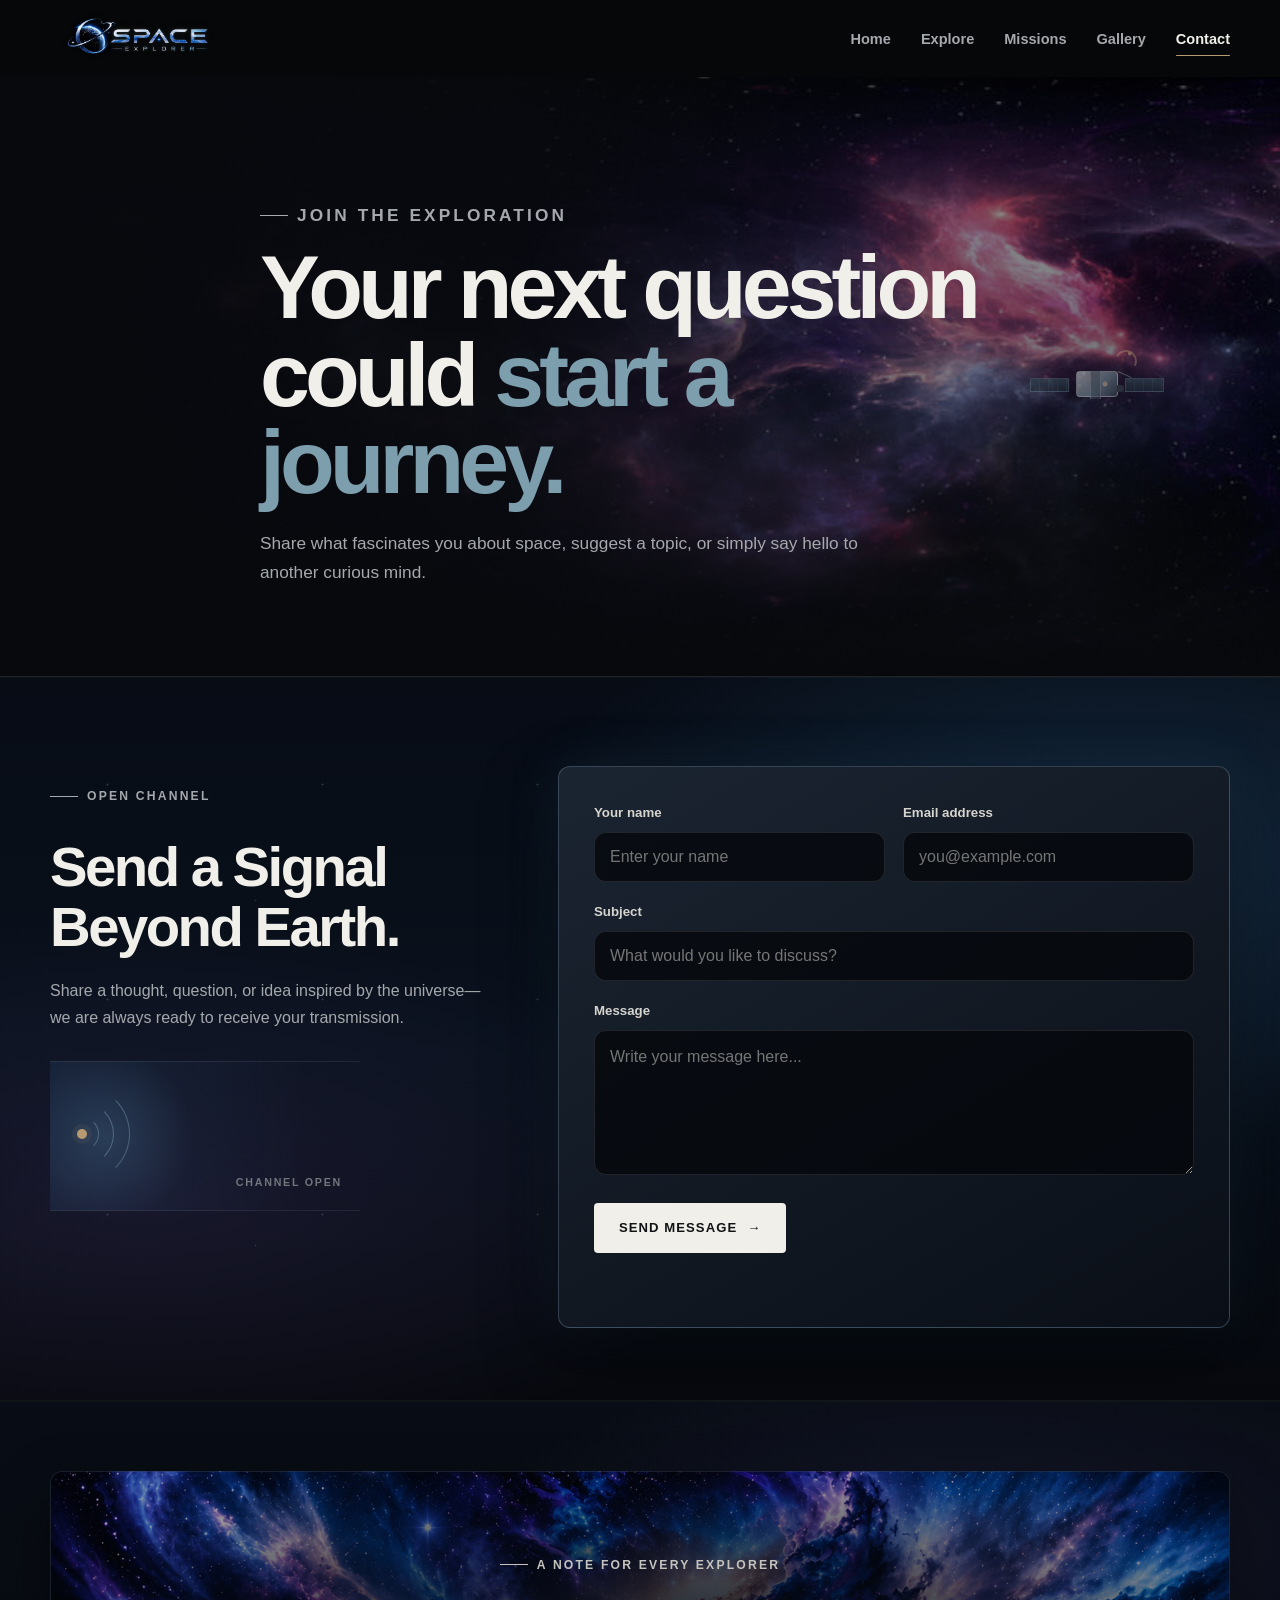
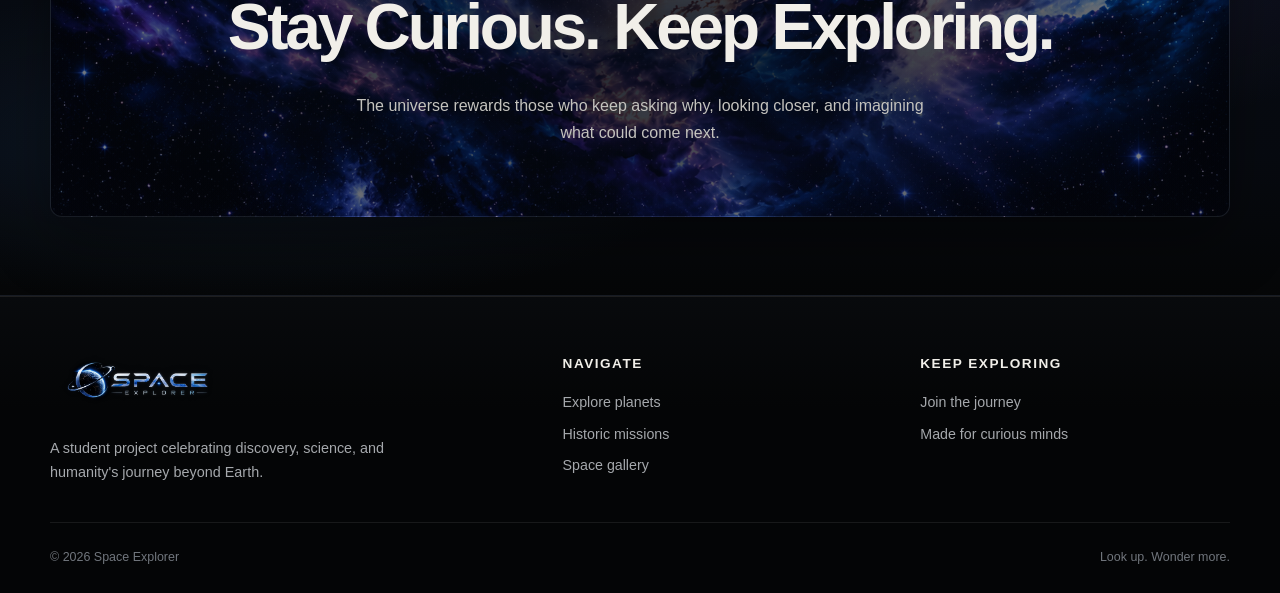
==== commit 71bd33ae: "Refine cinematic hero backgrounds across space pages" ====
--- a/contact.html
+++ b/contact.html
@@ -6,7 +6,7 @@
   <meta name="viewport" content="width=device-width, initial-scale=1.0">
   <meta name="description" content="Send a message and join a community inspired by space exploration and scientific discovery.">
   <title>Join the Exploration | Space Explorer</title>
-  <link rel="stylesheet" href="css/style.css?v=cinematic-system-5">
+  <link rel="stylesheet" href="css/style.css?v=hero-art-direction-2">
   <script src="js/script.js?v=editorial-theme-3" defer></script>
 </head>
 <body class="page-contact">
@@ -30,6 +30,9 @@
 
   <main>
     <section class="page-hero">
+      <div class="page-hero-photo" aria-hidden="true">
+        <img src="images/contact-background.jpg" alt="" width="720" height="360">
+      </div>
       <div class="container page-hero-content">
         <p class="eyebrow">Join the exploration</p>
         <h1>Your next question could <span class="accent">start a journey.</span></h1>
--- a/css/style.css
+++ b/css/style.css
@@ -777,6 +777,141 @@
 }
 
 /* ---------- Home destinations ---------- */
+.journey-cinema {
+  position: relative;
+  width: min(100%, 1120px);
+  aspect-ratio: 16 / 9;
+  margin-inline: auto;
+  overflow: hidden;
+  isolation: isolate;
+  border: 1px solid rgba(139, 166, 187, 0.3);
+  border-radius: var(--radius);
+  background:
+    radial-gradient(circle at 68% 42%, rgba(43, 82, 119, 0.34), transparent 38%),
+    #060910;
+  box-shadow: 0 24px 58px rgba(0, 0, 0, 0.38);
+}
+
+.journey-cinema.reveal {
+  transform: translateY(16px);
+  transition: opacity 0.75s ease, transform 0.75s ease;
+}
+
+.journey-cinema.reveal.visible {
+  transform: translateY(0);
+}
+
+.journey-cinema::before,
+.journey-cinema::after {
+  position: absolute;
+  z-index: 1;
+  inset: 0;
+  content: "";
+  pointer-events: none;
+}
+
+.journey-cinema::before {
+  background:
+    linear-gradient(90deg, rgba(3, 6, 11, 0.88) 0%, rgba(3, 6, 11, 0.47) 40%, transparent 70%),
+    linear-gradient(0deg, rgba(3, 6, 11, 0.92) 0%, rgba(3, 6, 11, 0.2) 48%, transparent 74%);
+}
+
+.journey-cinema::after {
+  box-shadow: inset 0 0 90px rgba(0, 0, 0, 0.4);
+}
+
+.journey-cinema-video {
+  position: absolute;
+  inset: 0;
+  width: 100%;
+  height: 100%;
+  object-fit: cover;
+  object-position: center;
+  transition: transform 800ms ease;
+}
+
+.journey-cinema-content {
+  position: absolute;
+  z-index: 2;
+  bottom: clamp(30px, 4.5vw, 54px);
+  left: clamp(28px, 5vw, 60px);
+  width: min(520px, calc(100% - 56px));
+}
+
+.journey-cinema-content > * {
+  opacity: 0;
+  transform: translateY(9px);
+  transition: opacity 0.55s ease, transform 0.55s ease;
+}
+
+.journey-cinema.visible .journey-cinema-content > * {
+  opacity: 1;
+  transform: translateY(0);
+}
+
+.journey-cinema.visible .journey-cinema-eyebrow { transition-delay: 0.16s; }
+.journey-cinema.visible .journey-cinema-title { transition-delay: 0.24s; }
+.journey-cinema.visible .journey-cinema-copy { transition-delay: 0.32s; }
+.journey-cinema.visible .journey-cinema-link { transition-delay: 0.4s; }
+
+.journey-cinema-eyebrow {
+  margin-bottom: 14px;
+  color: var(--bronze);
+  font-size: 0.72rem;
+  font-weight: 750;
+  letter-spacing: 0.15em;
+  text-transform: uppercase;
+}
+
+.journey-cinema-title {
+  max-width: 500px;
+  margin-bottom: 14px;
+  color: var(--text);
+  font-size: clamp(2rem, 4.1vw, 3.7rem);
+  line-height: 1.02;
+  font-family: "Segoe UI Variable Display", "Segoe UI", Arial, sans-serif;
+  letter-spacing: -0.035em;
+}
+
+.journey-cinema-copy {
+  max-width: 480px;
+  color: rgba(232, 236, 240, 0.8);
+  font-size: clamp(0.92rem, 1.3vw, 1.03rem);
+}
+
+.journey-cinema-link {
+  position: relative;
+  display: inline-flex;
+  margin-top: 22px;
+  color: var(--bronze);
+  font-size: 0.88rem;
+  font-weight: 700;
+}
+
+.journey-cinema-link::after {
+  position: absolute;
+  right: 0;
+  bottom: -4px;
+  left: 0;
+  height: 1px;
+  background: currentColor;
+  content: "";
+  transform: scaleX(0);
+  transform-origin: left;
+  transition: transform 260ms ease;
+}
+
+.journey-cinema-link:hover::after,
+.journey-cinema-link:focus-visible::after {
+  transform: scaleX(1);
+}
+
+@media (hover: hover) and (pointer: fine) {
+  .journey-cinema:hover .journey-cinema-video {
+    transform: scale(1.015);
+  }
+}
+
 .destination-grid {
   display: grid;
   grid-template-columns: repeat(3, 1fr);
@@ -2184,6 +2319,22 @@
   z-index: 2;
 }
 
+.page-hero-photo {
+  position: absolute;
+  z-index: 0;
+  inset: 0;
+  overflow: hidden;
+  background: #06080c;
+  pointer-events: none;
+}
+
+.page-hero-photo img {
+  position: absolute;
+  display: block;
+  max-width: none;
+  user-select: none;
+}
+
 .page-explore .page-hero::before {
   background-image: url("../images/earthhome.avif");
   background-position: 76% 47%;
@@ -2199,57 +2350,74 @@
   background-size: auto, auto, auto, 205px 205px;
 }
 
-.page-missions .page-hero::before {
-  background-image: url("../images/laucnh.jpg");
-  background-position: 72% 52%;
-  opacity: 0.38;
+.page-missions .page-hero::before,
+.page-gallery .page-hero::before,
+.page-contact .page-hero::before {
+  display: none;
+}
+
+.page-missions .page-hero-photo img {
+  top: -10px;
+  right: -18px;
+  width: min(64vw, 900px);
+  height: auto;
+  opacity: 0.92;
+  -webkit-mask-image: linear-gradient(to bottom, #000 0%, #000 72%, transparent 100%);
+  mask-image: linear-gradient(to bottom, #000 0%, #000 72%, transparent 100%);
 }
 
 .page-missions .page-hero::after {
   background:
-    linear-gradient(90deg, rgba(7, 8, 11, 0.98) 0%, rgba(7, 8, 11, 0.9) 43%, rgba(7, 8, 11, 0.38) 76%, rgba(7, 8, 11, 0.2) 100%),
-    linear-gradient(0deg, #090a0d 0%, transparent 40%),
-    linear-gradient(rgba(255, 255, 255, 0.014) 1px, transparent 1px),
-    linear-gradient(90deg, rgba(255, 255, 255, 0.014) 1px, transparent 1px),
-    radial-gradient(circle at 82% 34%, rgba(126, 151, 178, 0.13), transparent 28%);
-  background-size: auto, auto, 84px 84px, 84px 84px, auto;
-}
-
-.page-gallery .page-hero::before {
-  background:
-    radial-gradient(ellipse at 78% 42%, rgba(83, 105, 145, 0.24), transparent 32%),
-    radial-gradient(ellipse at 89% 24%, rgba(95, 73, 137, 0.14), transparent 25%),
-    linear-gradient(135deg, #070a11 0%, #0a101b 58%, #05070b 100%);
+    linear-gradient(90deg, #080a0e 0%, rgba(8, 10, 14, 0.97) 38%, rgba(8, 10, 14, 0.68) 58%, rgba(8, 10, 14, 0.16) 84%, transparent 100%),
+    linear-gradient(0deg, #080a0e 0%, rgba(8, 10, 14, 0.72) 13%, transparent 42%);
+}
+
+.page-missions .mission-flight {
+  right: 30px;
+  opacity: 0.48;
+}
+
+.page-gallery .page-hero-photo img {
+  inset: 0;
+  width: 100%;
+  height: 100%;
+  object-fit: cover;
+  object-position: 56% bottom;
   opacity: 1;
-  animation: none;
+  filter: brightness(1.08) saturate(0.9) contrast(1.04);
 }
 
 .page-gallery .page-hero::after {
   background:
-    linear-gradient(90deg, rgba(5, 7, 11, 0.98) 0%, rgba(5, 7, 11, 0.86) 42%, rgba(5, 7, 11, 0.32) 76%, rgba(5, 7, 11, 0.16) 100%),
-    linear-gradient(0deg, #07090d 0%, transparent 44%),
-    radial-gradient(circle at 77% 40%, rgba(86, 75, 142, 0.14), transparent 30%),
-    radial-gradient(circle, rgba(228, 232, 240, 0.42) 0 0.7px, transparent 1.2px);
-  background-size: auto, auto, auto, 220px 220px;
-}
-
-.page-contact .page-hero::before {
-  background:
-    radial-gradient(circle at 77% 42%, rgba(76, 111, 154, 0.2), transparent 24%),
-    radial-gradient(circle at 86% 28%, rgba(92, 68, 126, 0.11), transparent 22%),
-    linear-gradient(135deg, #080a0f, #05070a);
-  opacity: 1;
-  animation: none;
+    linear-gradient(90deg, rgba(5, 7, 11, 0.98) 0%, rgba(5, 7, 11, 0.9) 35%, rgba(5, 7, 11, 0.58) 52%, rgba(5, 7, 11, 0.18) 74%, rgba(5, 7, 11, 0.05) 100%),
+    linear-gradient(0deg, #07090d 0%, rgba(7, 9, 13, 0.66) 13%, transparent 42%),
+    radial-gradient(ellipse at 78% 45%, rgba(93, 119, 153, 0.14), transparent 42%);
+}
+
+.page-gallery .gallery-drift {
+  opacity: 0.48;
+}
+
+.page-contact .page-hero-photo img {
+  inset: 0;
+  width: 100%;
+  height: 100%;
+  object-fit: cover;
+  object-position: 58% 48%;
+  opacity: 0.9;
+  filter: saturate(0.86) contrast(1.03);
 }
 
 .page-contact .page-hero::after {
   background:
-    linear-gradient(90deg, rgba(6, 8, 12, 0.98) 0%, rgba(6, 8, 12, 0.84) 46%, rgba(6, 8, 12, 0.26) 80%),
-    linear-gradient(0deg, #07090d 0%, transparent 42%),
-    radial-gradient(circle, rgba(213, 226, 232, 0.42) 0 0.7px, transparent 1.2px),
-    radial-gradient(circle, rgba(112, 146, 170, 0.28) 0 0.8px, transparent 1.4px);
-  background-position: 0 0, 0 0, 0 0, 80px 48px;
-  background-size: auto, auto, 230px 230px, 360px 360px;
+    linear-gradient(90deg, #07090d 0%, rgba(7, 9, 13, 0.94) 39%, rgba(7, 9, 13, 0.5) 66%, rgba(7, 9, 13, 0.12) 100%),
+    linear-gradient(0deg, #07090d 0%, rgba(7, 9, 13, 0.66) 13%, transparent 42%),
+    radial-gradient(circle at 88% 49%, rgba(4, 7, 11, 0.34), transparent 24%);
+}
+
+.page-contact .contact-transmission {
+  right: 34px;
+  opacity: 0.52;
 }
 
 @keyframes inner-hero-breathe {
@@ -2585,6 +2753,29 @@
   .nav-link { padding: 14px 0; }
   .nav-link::after { bottom: 9px; transform-origin: left; }
   .page-hero::before { opacity: 0.3; }
+  .page-missions .page-hero-photo img {
+    top: -96px;
+    right: -70px;
+    width: min(86vw, 660px);
+    opacity: 0.76;
+  }
+  .page-gallery .page-hero-photo img { object-position: 62% center; }
+  .page-contact .page-hero-photo img { object-position: 72% center; }
+  .page-missions .page-hero::after {
+    background:
+      linear-gradient(90deg, rgba(6, 8, 12, 0.97) 0%, rgba(6, 8, 12, 0.86) 68%, rgba(6, 8, 12, 0.55) 100%),
+      linear-gradient(0deg, #080a0e 0%, rgba(8, 10, 14, 0.65) 15%, transparent 54%);
+  }
+  .page-gallery .page-hero::after {
+    background:
+      linear-gradient(90deg, rgba(5, 7, 11, 0.96) 0%, rgba(5, 7, 11, 0.75) 70%, rgba(5, 7, 11, 0.4) 100%),
+      linear-gradient(0deg, #07090d 0%, rgba(7, 9, 13, 0.6) 15%, transparent 54%);
+  }
+  .page-contact .page-hero::after {
+    background:
+      linear-gradient(90deg, rgba(6, 8, 12, 0.97) 0%, rgba(6, 8, 12, 0.78) 70%, rgba(6, 8, 12, 0.42) 100%),
+      linear-gradient(0deg, #07090d 0%, rgba(7, 9, 13, 0.62) 15%, transparent 54%);
+  }
   .page-hero-content { max-width: 640px; }
   .hero {
     --hero-astronaut-base-x: -50%;
@@ -2622,6 +2813,22 @@
   .footer-brand { grid-column: span 2; }
 }
 
+@media (max-width: 768px) {
+  .journey-cinema {
+    aspect-ratio: 16 / 10;
+  }
+
+  .journey-cinema-content {
+    bottom: 32px;
+    left: 32px;
+    width: min(480px, calc(100% - 64px));
+  }
+
+  .journey-cinema-title {
+    font-size: clamp(2rem, 7vw, 3rem);
+  }
+}
+
 @media (max-width: 700px) {
   .hero {
     --hero-astronaut-base-x: -50%;
@@ -2678,6 +2885,20 @@
   .page-missions .page-hero-content { padding-top: 88px; }
   .page-hero h1 { font-size: clamp(2.55rem, 12vw, 3.2rem); }
   .page-hero p { font-size: 1rem; }
+  .page-missions .page-hero-photo img {
+    top: -58px;
+    right: -150px;
+    width: 520px;
+    opacity: 0.66;
+  }
+  .page-gallery .page-hero-photo img {
+    object-position: 64% center;
+    opacity: 0.76;
+  }
+  .page-contact .page-hero-photo img {
+    object-position: 78% center;
+    opacity: 0.8;
+  }
   .page-home #about::before,
   .page-home main > .section:last-of-type::before,
   .page-explore .planet-gallery-section::before { opacity: 0.22; }
@@ -2699,6 +2920,31 @@
   .footer-grid { grid-template-columns: 1fr; gap: 32px; }
   .footer-brand { grid-column: auto; }
   .footer-bottom { flex-direction: column; }
+
+  .journey-cinema {
+    aspect-ratio: 4 / 5;
+  }
+
+  .journey-cinema-video {
+    object-position: 58% center;
+  }
+
+  .journey-cinema::before {
+    background:
+      linear-gradient(0deg, rgba(3, 6, 11, 0.94) 0%, rgba(3, 6, 11, 0.58) 43%, transparent 72%),
+      linear-gradient(90deg, rgba(3, 6, 11, 0.46), transparent 75%);
+  }
+
+  .journey-cinema-content {
+    bottom: 26px;
+    left: 24px;
+    width: calc(100% - 48px);
+  }
+
+  .journey-cinema-eyebrow { margin-bottom: 10px; }
+  .journey-cinema-title { margin-bottom: 10px; font-size: clamp(1.9rem, 9vw, 2.45rem); }
+  .journey-cinema-copy { font-size: 0.9rem; }
+  .journey-cinema-link { margin-top: 17px; }
 }
 
 @media (prefers-reduced-motion: reduce) {
@@ -2732,4 +2978,9 @@
     transform: none;
   }
   .page-home .scroll-cue { transform: translateX(var(--scroll-cue-x)); }
-}
+  .journey-cinema-content > * {
+    opacity: 1;
+    transform: none;
+  }
+  .journey-cinema-video { transform: none !important; }
+}
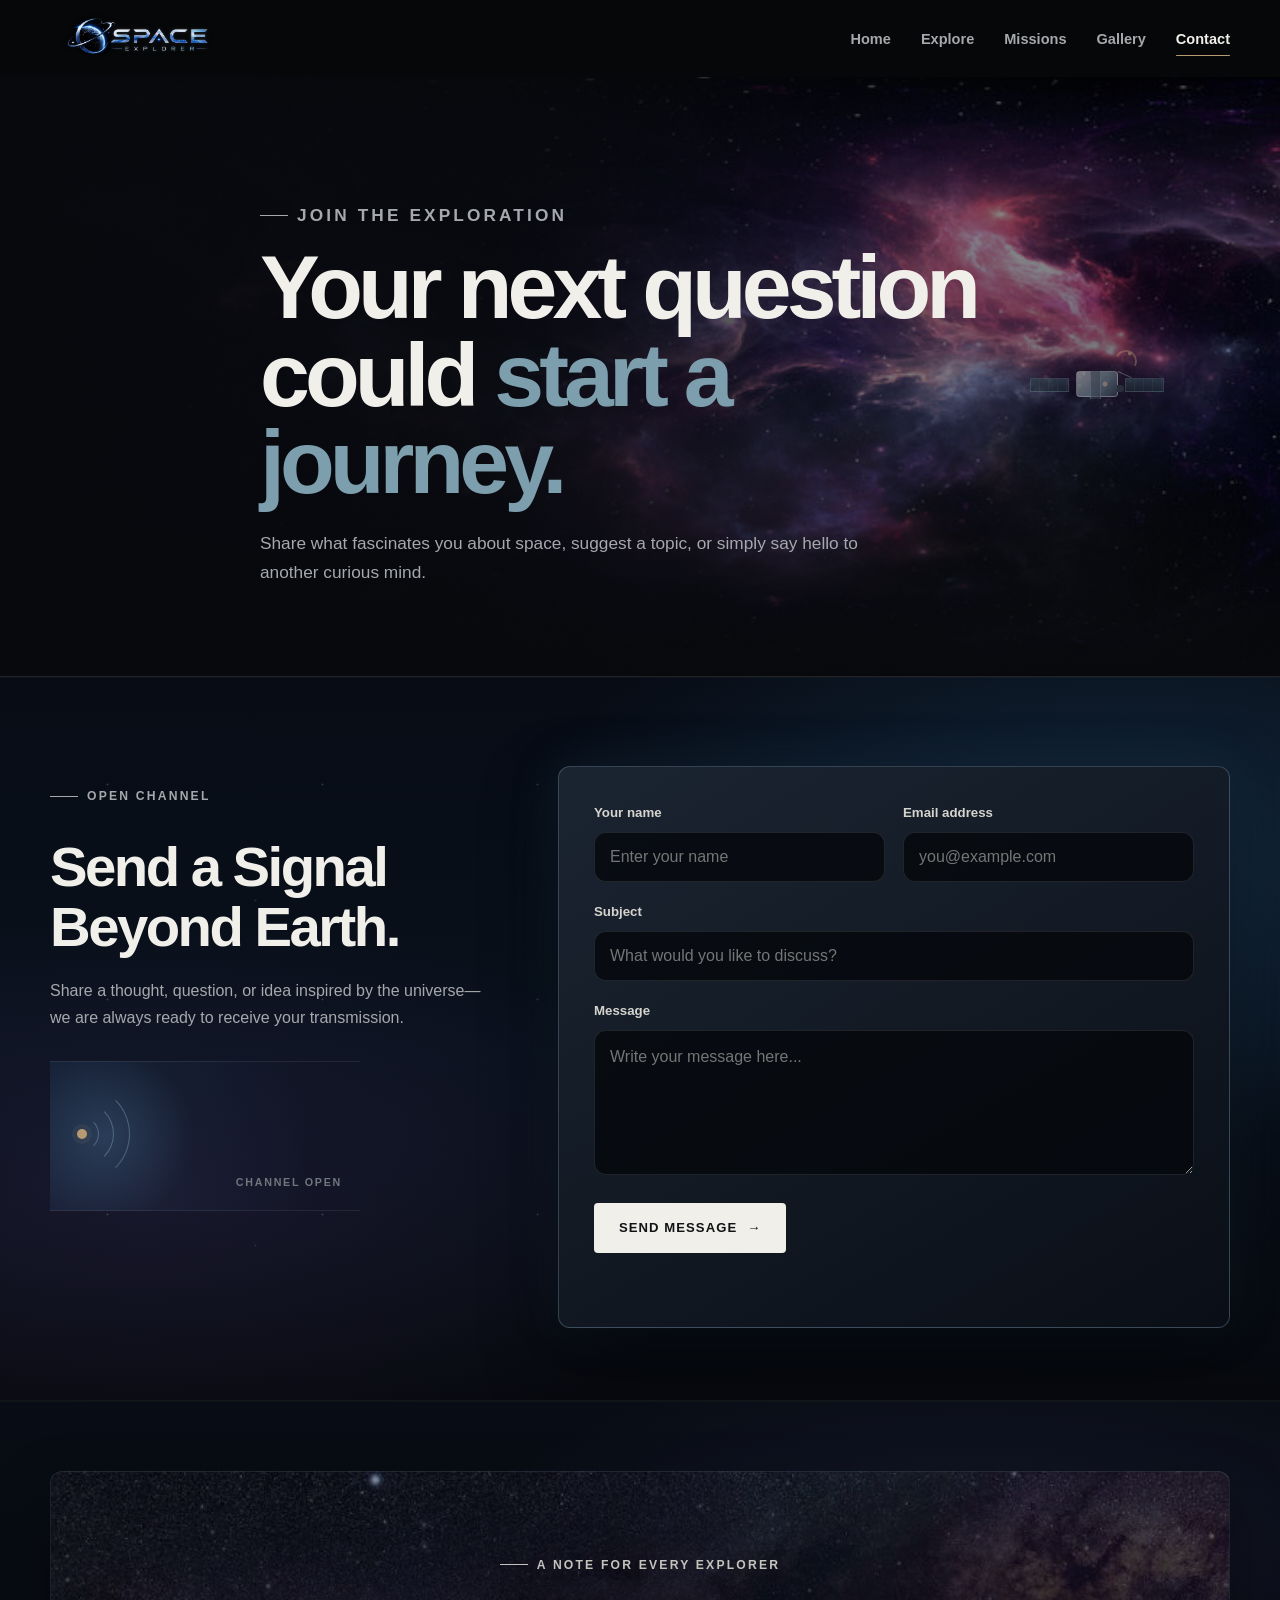
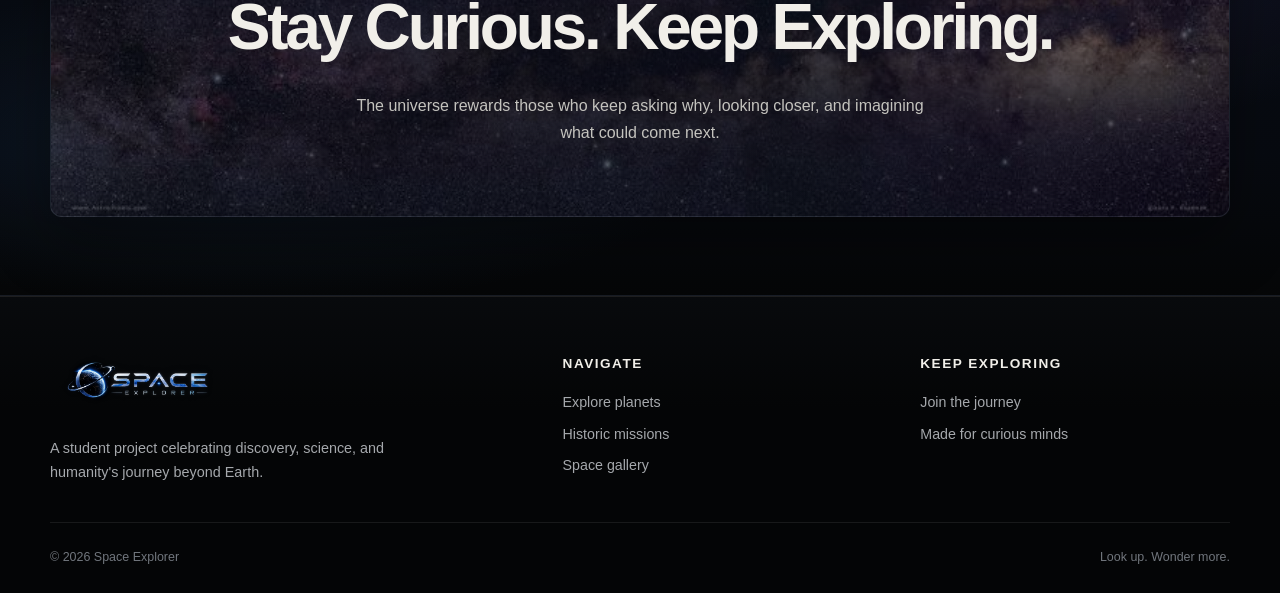
==== commit 34698b10: "space website update" ====
--- a/contact.html
+++ b/contact.html
@@ -6,10 +6,20 @@
   <meta name="viewport" content="width=device-width, initial-scale=1.0">
   <meta name="description" content="Send a message and join a community inspired by space exploration and scientific discovery.">
   <title>Join the Exploration | Space Explorer</title>
-  <link rel="stylesheet" href="css/style.css?v=hero-art-direction-2">
-  <script src="js/script.js?v=editorial-theme-3" defer></script>
+  <link rel="stylesheet" href="css/style.css?v=cinematic-intro-1">
+  <script src="js/script.js?v=cinematic-intro-1" defer></script>
 </head>
 <body class="page-contact">
+  <div class="site-intro" data-site-intro aria-hidden="true" hidden>
+    <div class="site-intro-atmosphere"></div>
+    <div class="site-intro-brand">
+      <span class="site-intro-orbit"></span>
+      <span class="site-intro-logo-shell">
+        <img src="images/space-explorer-logo.png" alt="" width="2172" height="724" fetchpriority="high" draggable="false">
+      </span>
+    </div>
+  </div>
+
   <header class="site-header">
     <nav class="navbar container" aria-label="Main navigation">
       <a class="logo" href="index.html" aria-label="Space Explorer home">
--- a/css/style.css
+++ b/css/style.css
@@ -82,6 +82,192 @@
   67% { opacity: 0.4; }
 }
 
+/* ---------- Cinematic site intro ---------- */
+html.site-intro-active,
+html.site-intro-active body {
+  overflow: hidden;
+}
+
+html.site-intro-active body {
+  padding-right: var(--intro-scrollbar-gap, 0px);
+}
+
+.site-intro[hidden] {
+  display: none;
+}
+
+.site-intro {
+  position: fixed;
+  z-index: 10000;
+  inset: 0;
+  display: grid;
+  overflow: hidden;
+  place-items: center;
+  background:
+    radial-gradient(ellipse at 50% 48%, rgba(23, 48, 72, 0.26), transparent 38%),
+    linear-gradient(180deg, #030507, #05070a 54%, #020304);
+  opacity: 1;
+  pointer-events: all;
+}
+
+.site-intro::before,
+.site-intro::after,
+.site-intro-atmosphere {
+  position: absolute;
+  inset: 0;
+  content: "";
+  pointer-events: none;
+}
+
+.site-intro::before {
+  background-image:
+    radial-gradient(circle at 17% 26%, rgba(220, 230, 235, 0.62) 0 1px, transparent 1.4px),
+    radial-gradient(circle at 76% 31%, rgba(124, 158, 173, 0.52) 0 1px, transparent 1.6px),
+    radial-gradient(circle at 68% 77%, rgba(183, 154, 114, 0.34) 0 1px, transparent 1.5px);
+  background-size: 240px 240px, 330px 330px, 410px 410px;
+  opacity: 0.32;
+}
+
+.site-intro::after {
+  background: radial-gradient(ellipse at center, transparent 30%, rgba(0, 0, 0, 0.72) 100%);
+}
+
+.site-intro-atmosphere {
+  left: 50%;
+  width: min(92vw, 1040px);
+  transform: translateX(-50%);
+  background: radial-gradient(ellipse at center, rgba(62, 115, 160, 0.16), rgba(24, 55, 85, 0.07) 34%, transparent 68%);
+  filter: blur(10px);
+}
+
+.site-intro-brand {
+  position: relative;
+  z-index: 1;
+  width: min(62vw, 690px);
+  opacity: 0;
+  transform: translateY(6px) scale(0.94);
+}
+
+.site-intro-logo-shell {
+  position: relative;
+  z-index: 2;
+  display: block;
+  overflow: hidden;
+  filter: drop-shadow(0 0 18px rgba(91, 153, 202, 0.2));
+}
+
+.site-intro-logo-shell::after {
+  position: absolute;
+  top: -35%;
+  bottom: -35%;
+  left: -28%;
+  width: 18%;
+  background: linear-gradient(90deg, transparent, rgba(211, 229, 240, 0.48), transparent);
+  content: "";
+  opacity: 0;
+  transform: skewX(-16deg);
+}
+
+.site-intro-logo-shell img {
+  width: 100%;
+  height: auto;
+  mix-blend-mode: screen;
+  user-select: none;
+}
+
+.site-intro-orbit {
+  position: absolute;
+  z-index: 1;
+  top: 50%;
+  left: 50%;
+  width: 112%;
+  height: 142%;
+  border: 1px solid rgba(124, 158, 173, 0.18);
+  border-radius: 50%;
+  box-shadow: 0 0 22px rgba(62, 119, 165, 0.08);
+  opacity: 0;
+  transform: translate(-50%, -50%) rotate(-6deg) scale(0.84);
+}
+
+.site-intro-orbit::before {
+  position: absolute;
+  inset: -1px;
+  border: 1px solid transparent;
+  border-top-color: rgba(188, 218, 235, 0.68);
+  border-right-color: rgba(124, 158, 173, 0.12);
+  border-radius: inherit;
+  content: "";
+  animation: site-intro-orbit-light 2.2s linear infinite;
+}
+
+.site-intro.is-visible .site-intro-brand {
+  animation: site-intro-logo-enter 0.8s cubic-bezier(0.2, 0.72, 0.25, 1) forwards;
+}
+
+.site-intro.is-visible .site-intro-orbit {
+  animation: site-intro-orbit-enter 0.9s 0.12s cubic-bezier(0.2, 0.72, 0.25, 1) both;
+}
+
+.site-intro.is-visible .site-intro-logo-shell::after {
+  animation: site-intro-sweep 0.95s 0.32s ease-out both;
+}
+
+.site-intro.is-leaving {
+  opacity: 0;
+  transition: opacity 0.7s ease;
+}
+
+.site-intro.is-leaving .site-intro-brand {
+  animation: none;
+  opacity: 0.2;
+  transform: translateY(0) scale(1.025);
+  transition: opacity 0.7s ease, transform 0.7s ease;
+}
+
+html.site-intro-hold .page-home .site-header,
+html.site-intro-hold .page-home .hero-kicker,
+html.site-intro-hold .page-home .hero h1,
+html.site-intro-hold .page-home .hero-copy,
+html.site-intro-hold .page-home .hero-actions,
+html.site-intro-hold .page-home .hero-astronaut img,
+html.site-intro-hold .page-home .scroll-cue {
+  opacity: 0;
+  animation: none !important;
+}
+
+html.site-intro-hold .page-home .hero h1 {
+  clip-path: inset(0 0 100% 0);
+  transform: translateY(26px);
+}
+
+@keyframes site-intro-logo-enter {
+  from {
+    opacity: 0;
+    filter: blur(5px);
+    transform: translateY(6px) scale(0.94);
+  }
+  to {
+    opacity: 1;
+    filter: blur(0);
+    transform: translateY(0) scale(1);
+  }
+}
+
+@keyframes site-intro-orbit-enter {
+  from { opacity: 0; transform: translate(-50%, -50%) rotate(-9deg) scale(0.84); }
+  to { opacity: 0.82; transform: translate(-50%, -50%) rotate(-6deg) scale(1); }
+}
+
+@keyframes site-intro-orbit-light {
+  to { transform: rotate(360deg); }
+}
+
+@keyframes site-intro-sweep {
+  0% { left: -28%; opacity: 0; }
+  18% { opacity: 0.72; }
+  100% { left: 112%; opacity: 0; }
+}
+
 img {
   display: block;
   max-width: 100%;
@@ -2539,9 +2725,8 @@
 .page-explore .system-note {
   border-color: rgba(132, 171, 199, 0.3);
   background:
-    radial-gradient(circle at 88% 50%, rgba(72, 126, 171, 0.28), transparent 32%),
-    radial-gradient(circle at 8% 20%, rgba(91, 70, 137, 0.14), transparent 31%),
-    linear-gradient(120deg, rgba(25, 37, 53, 0.98), rgba(10, 15, 24, 0.99));
+    linear-gradient(90deg, rgba(5, 9, 17, 0.82), rgba(5, 9, 17, 0.56)),
+    url("../images/long-card.jpg") center / cover no-repeat;
   box-shadow:
     0 26px 62px rgba(0, 0, 0, 0.46),
     0 0 42px rgba(55, 101, 146, 0.12);
@@ -2700,9 +2885,9 @@
 .page-contact .curiosity-banner {
   border-color: rgba(139, 158, 172, 0.16);
   background:
-    radial-gradient(ellipse at center, rgba(4, 9, 20, 0.86) 0%, rgba(4, 9, 20, 0.62) 38%, rgba(4, 9, 20, 0.18) 78%),
-    linear-gradient(180deg, rgba(3, 7, 15, 0.2), rgba(3, 7, 15, 0.46)),
-    url("../images/hero-galaxy.png") center 51% / cover no-repeat;
+    radial-gradient(ellipse at center, rgba(4, 9, 20, 0.72) 0%, rgba(4, 9, 20, 0.5) 42%, rgba(4, 9, 20, 0.3) 78%),
+    linear-gradient(180deg, rgba(3, 7, 15, 0.18), rgba(3, 7, 15, 0.42)),
+    url("../images/long-card.jpg") center / cover no-repeat;
   box-shadow: 0 24px 58px rgba(0, 0, 0, 0.34);
 }
 
@@ -2876,6 +3061,8 @@
 }
 
 @media (max-width: 580px) {
+  .site-intro-brand { width: min(84vw, 470px); }
+  .site-intro-orbit { width: 110%; height: 164%; }
   .container { width: min(calc(100% - 28px), var(--max)); }
   .logo-image { height: 44px; }
   .hero { min-height: clamp(820px, 112svh, 900px); }
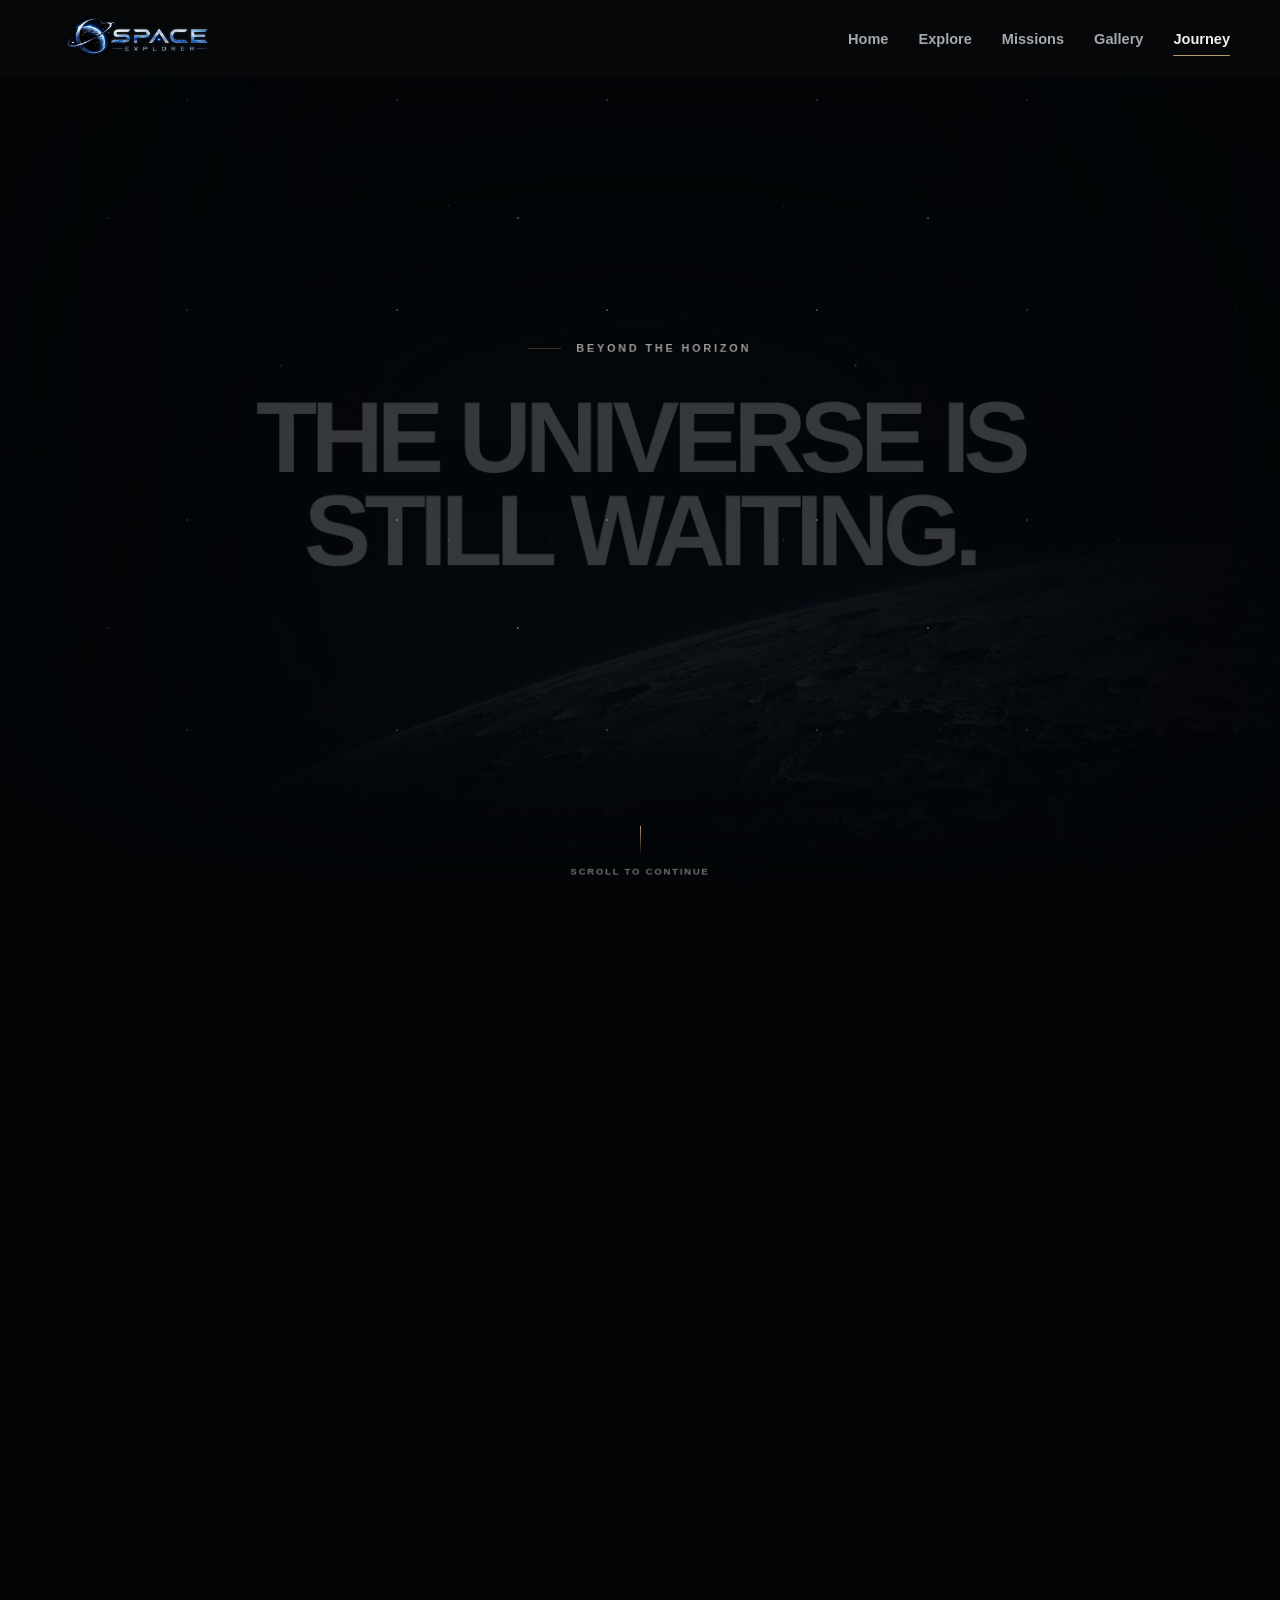
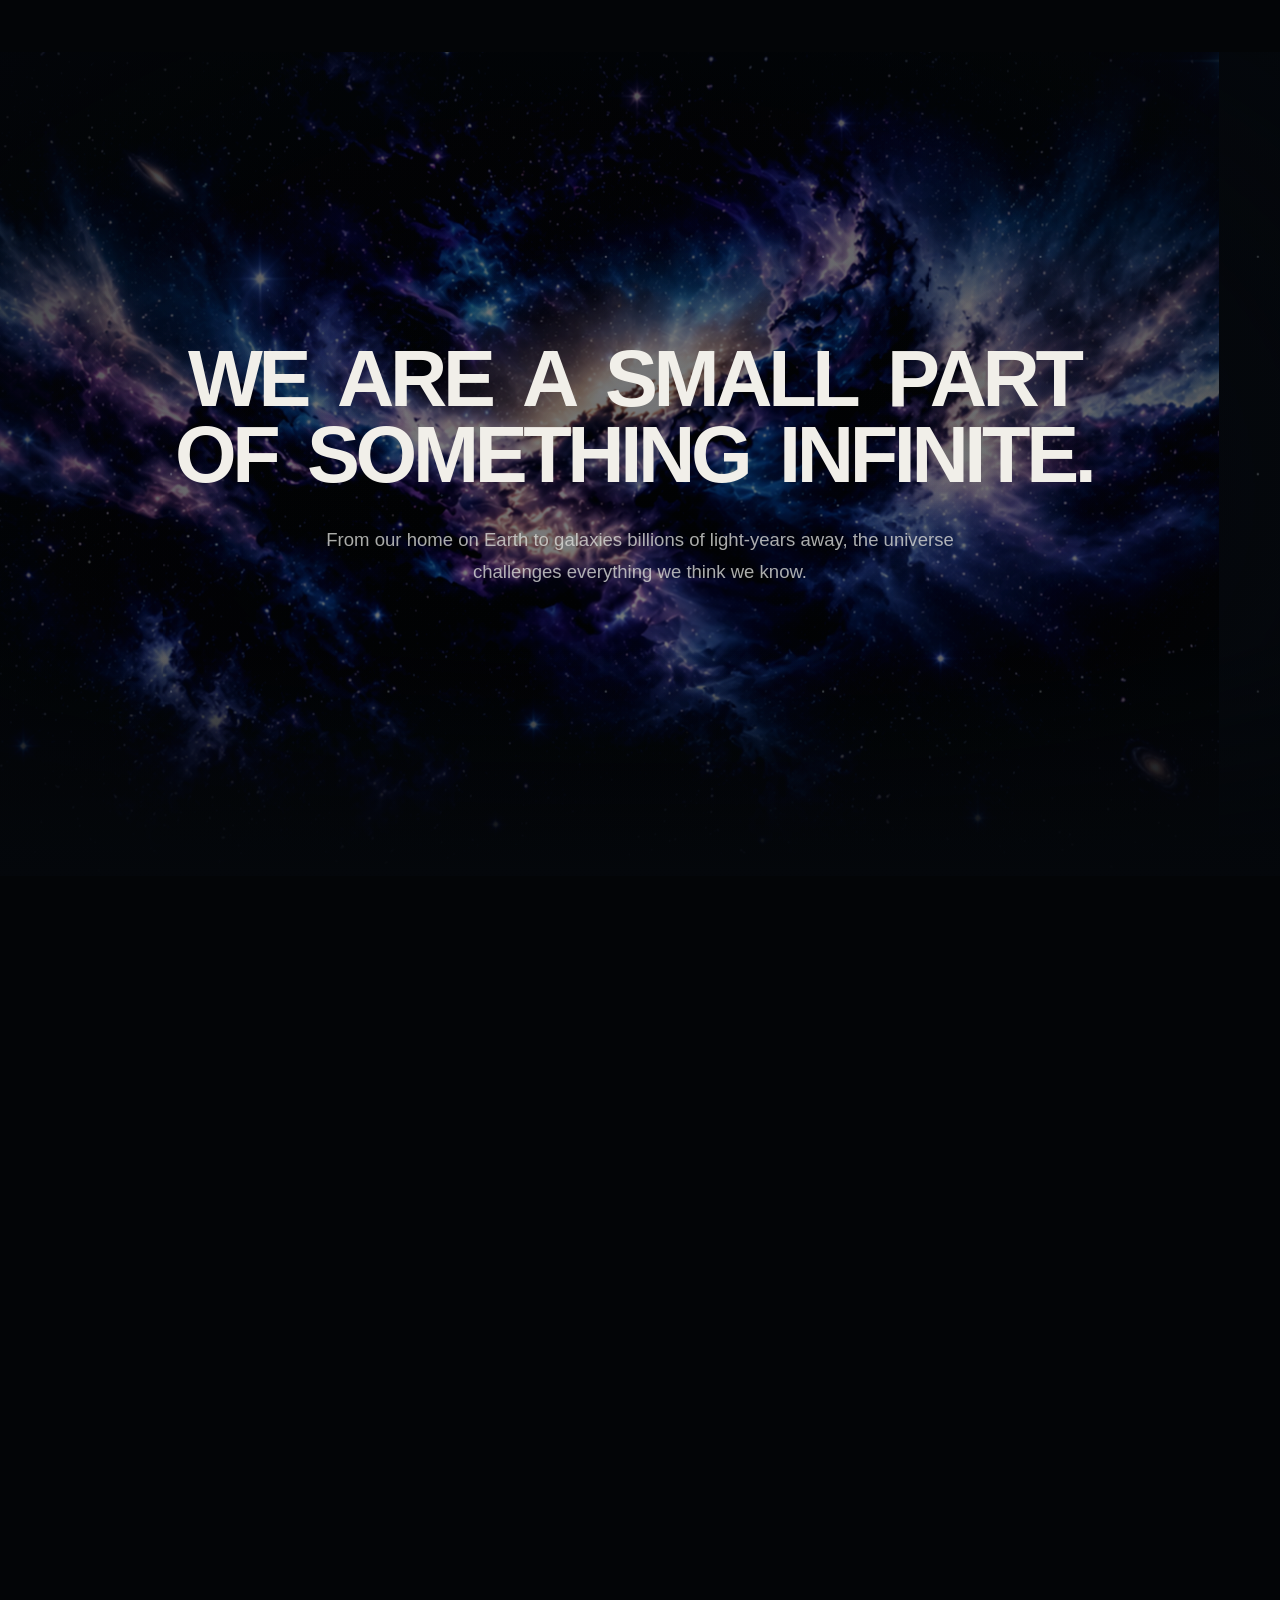
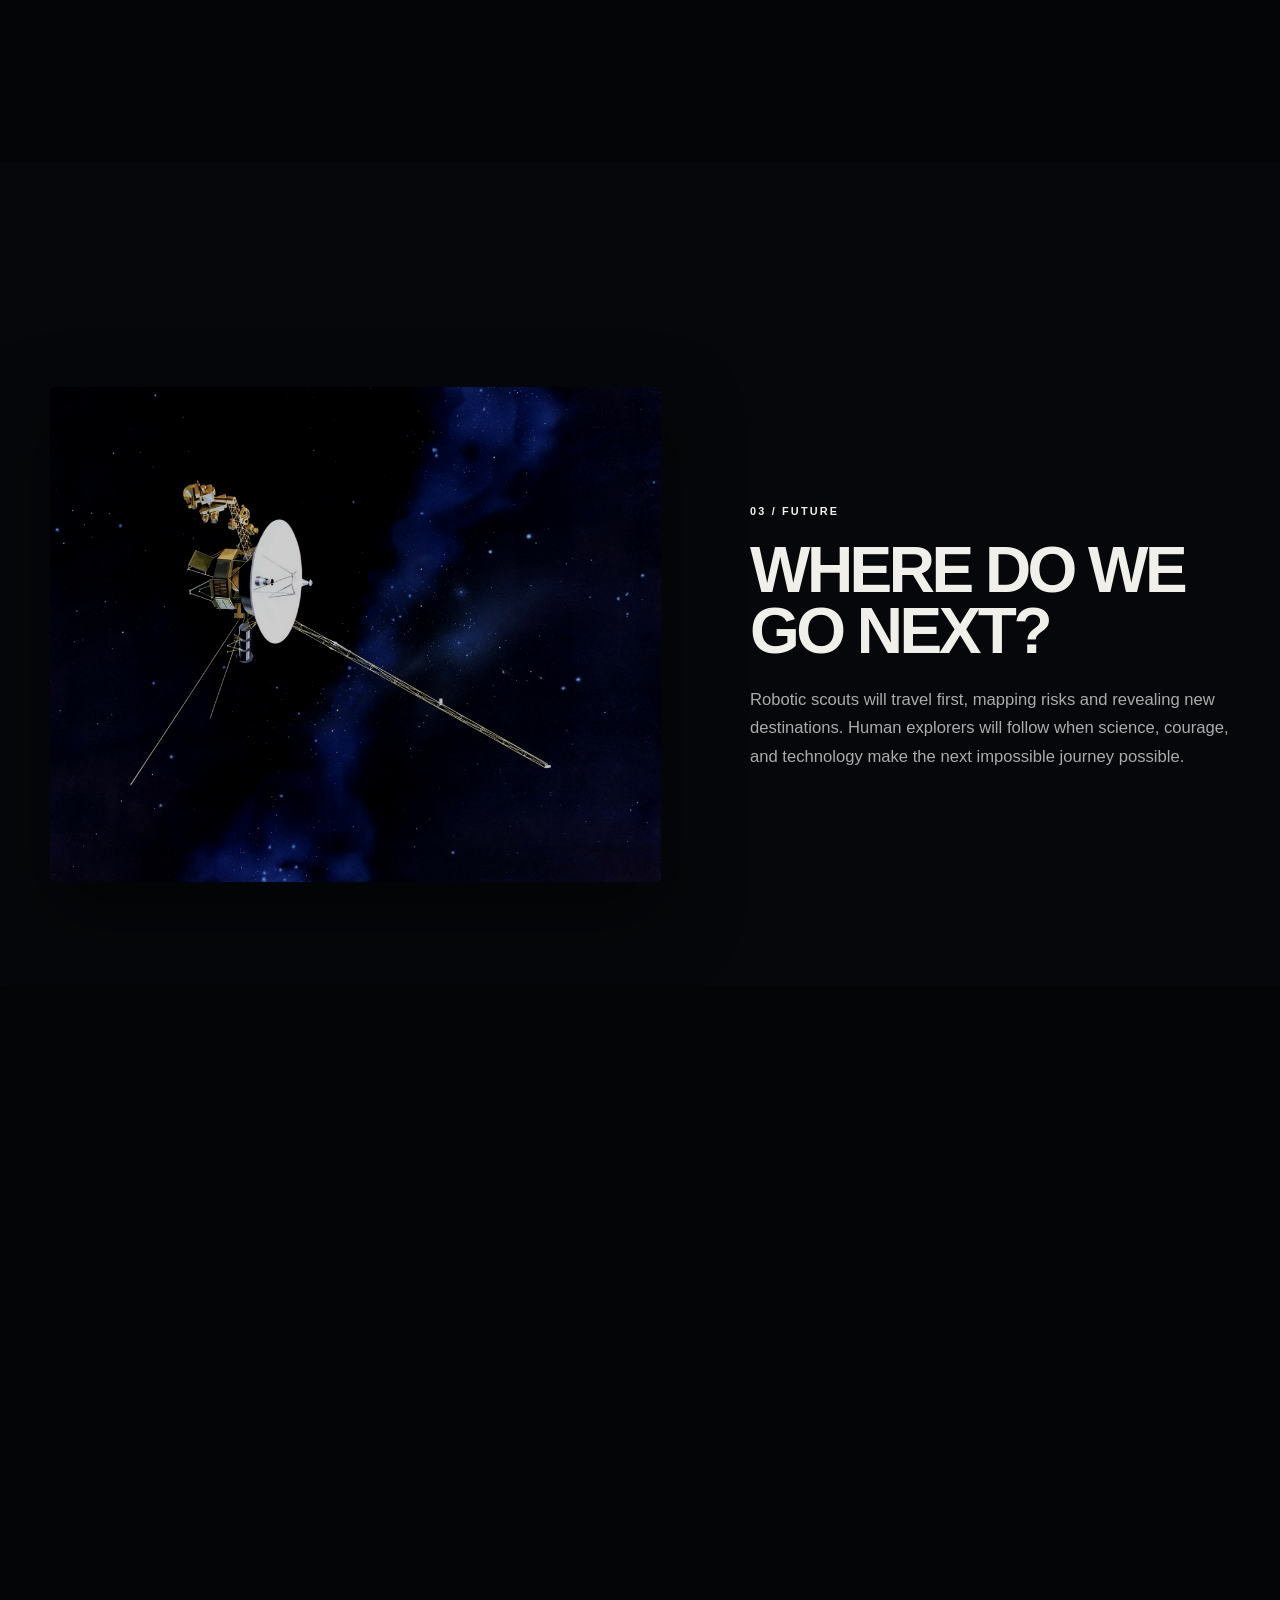
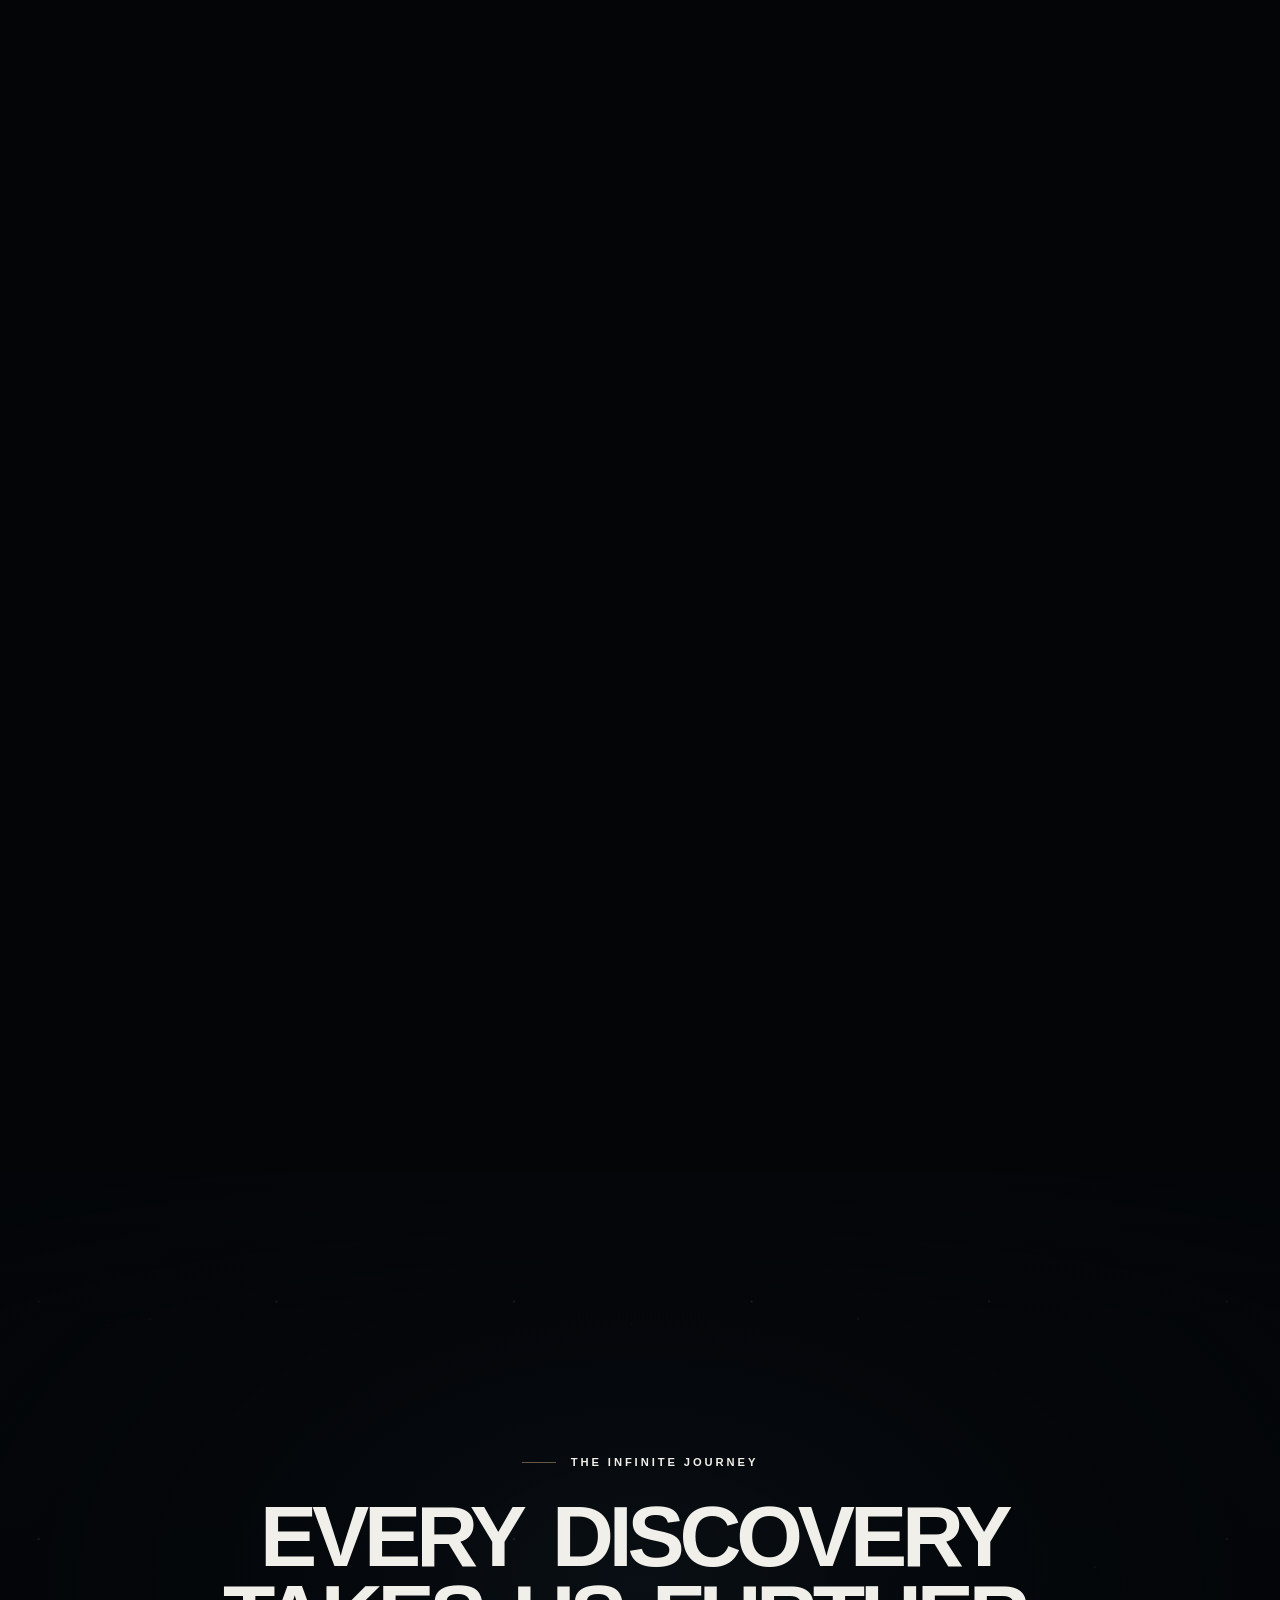
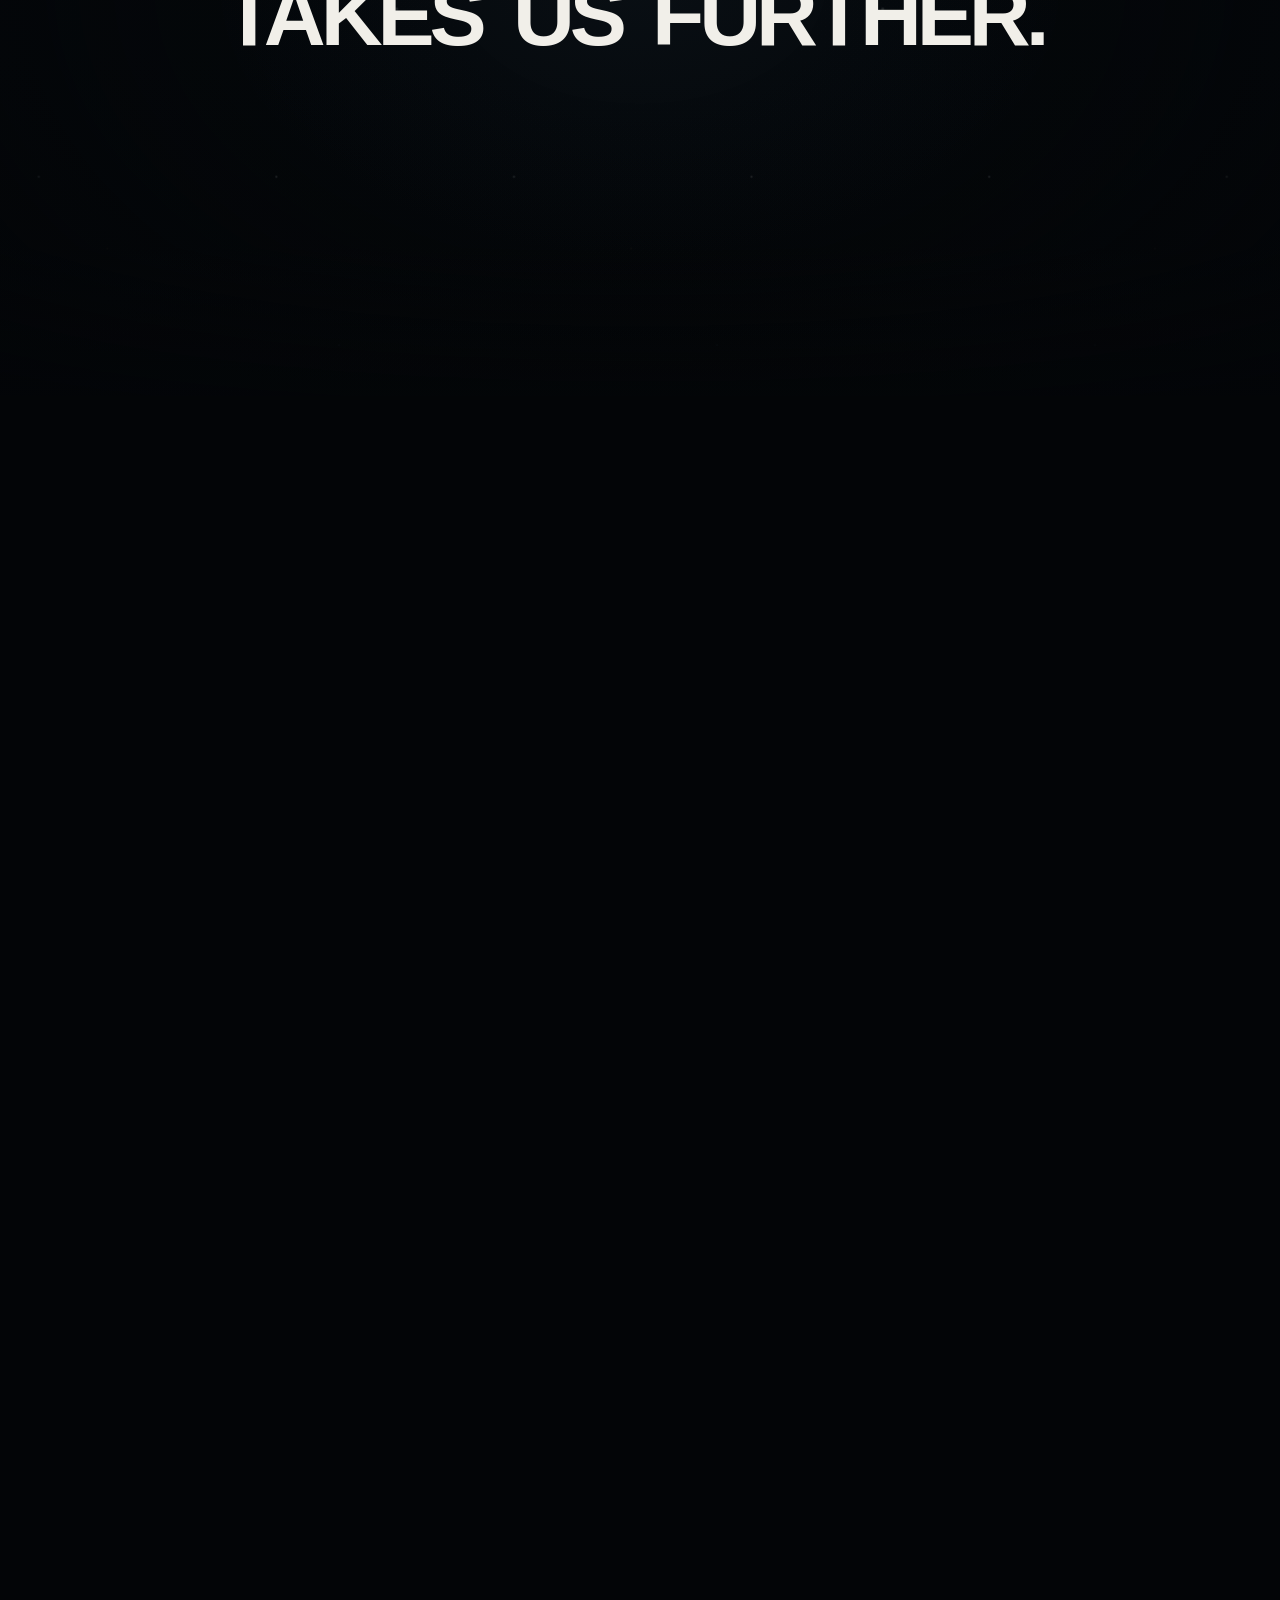
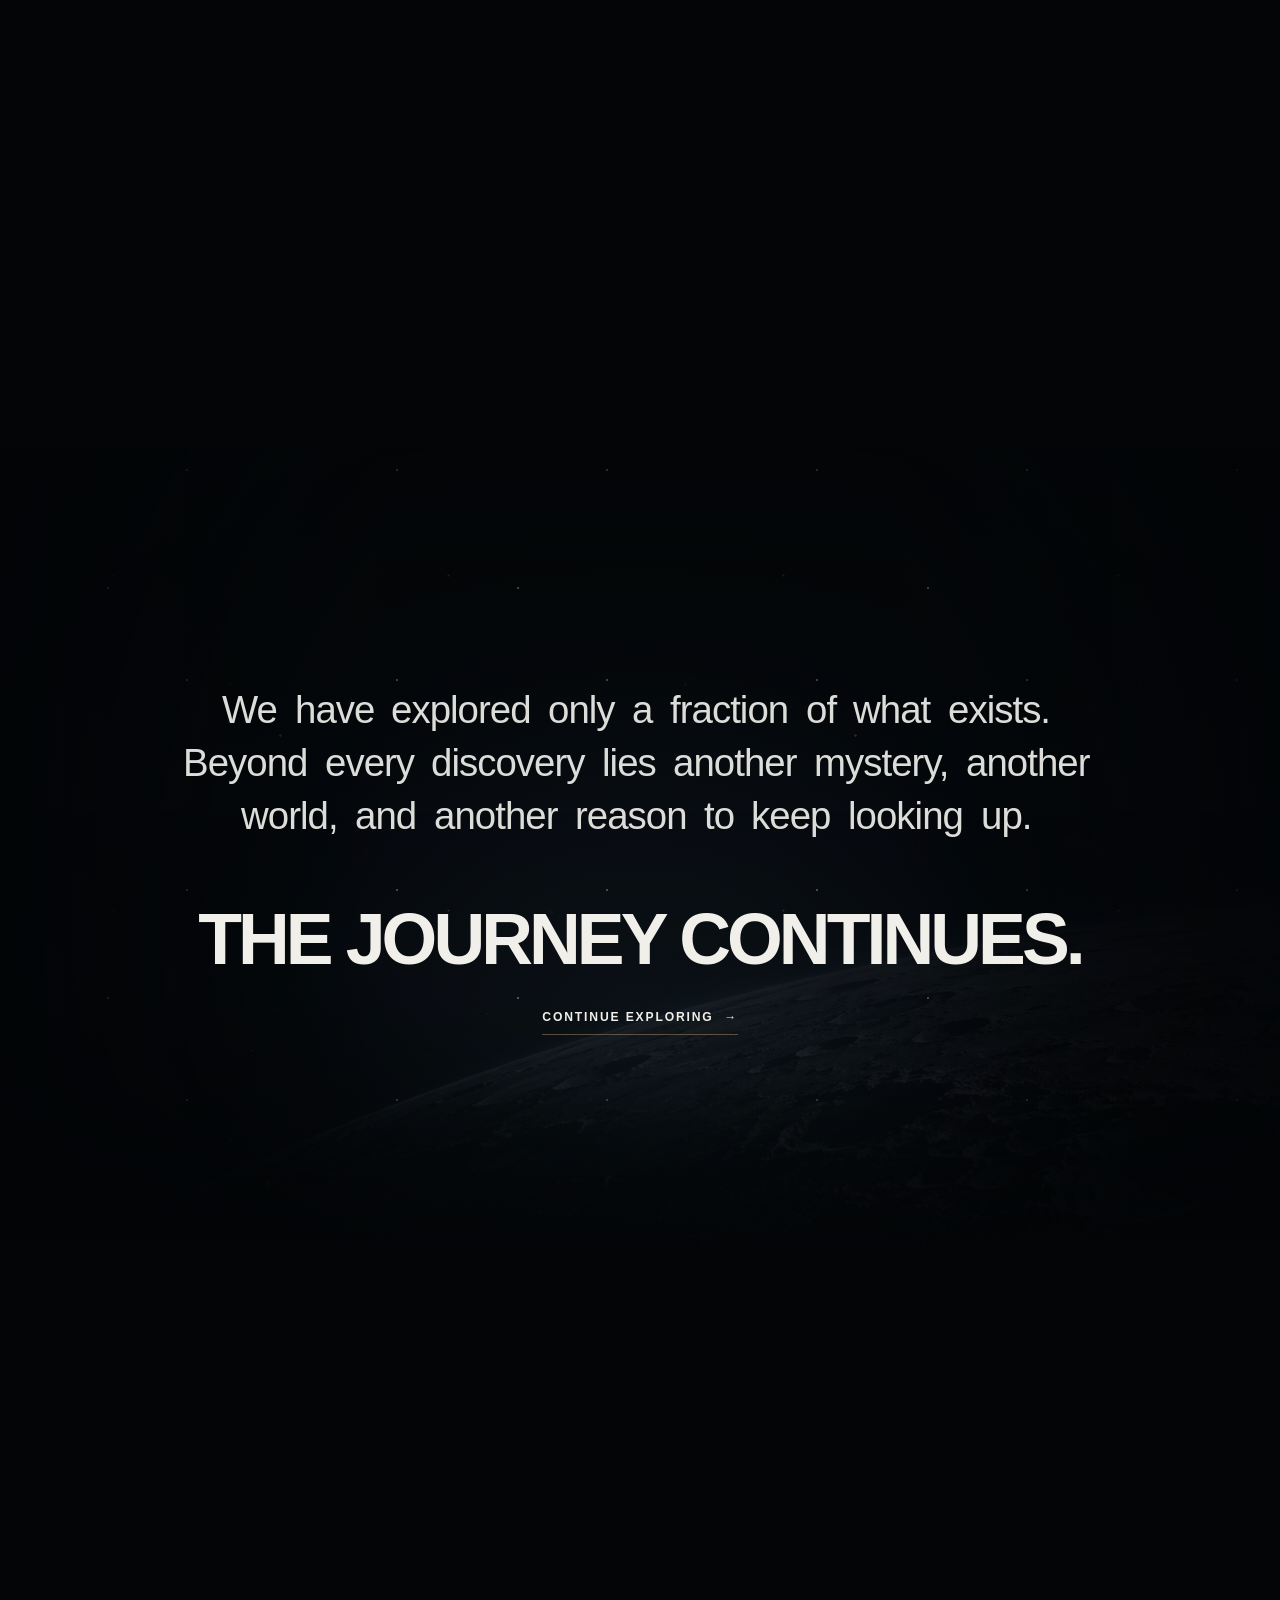
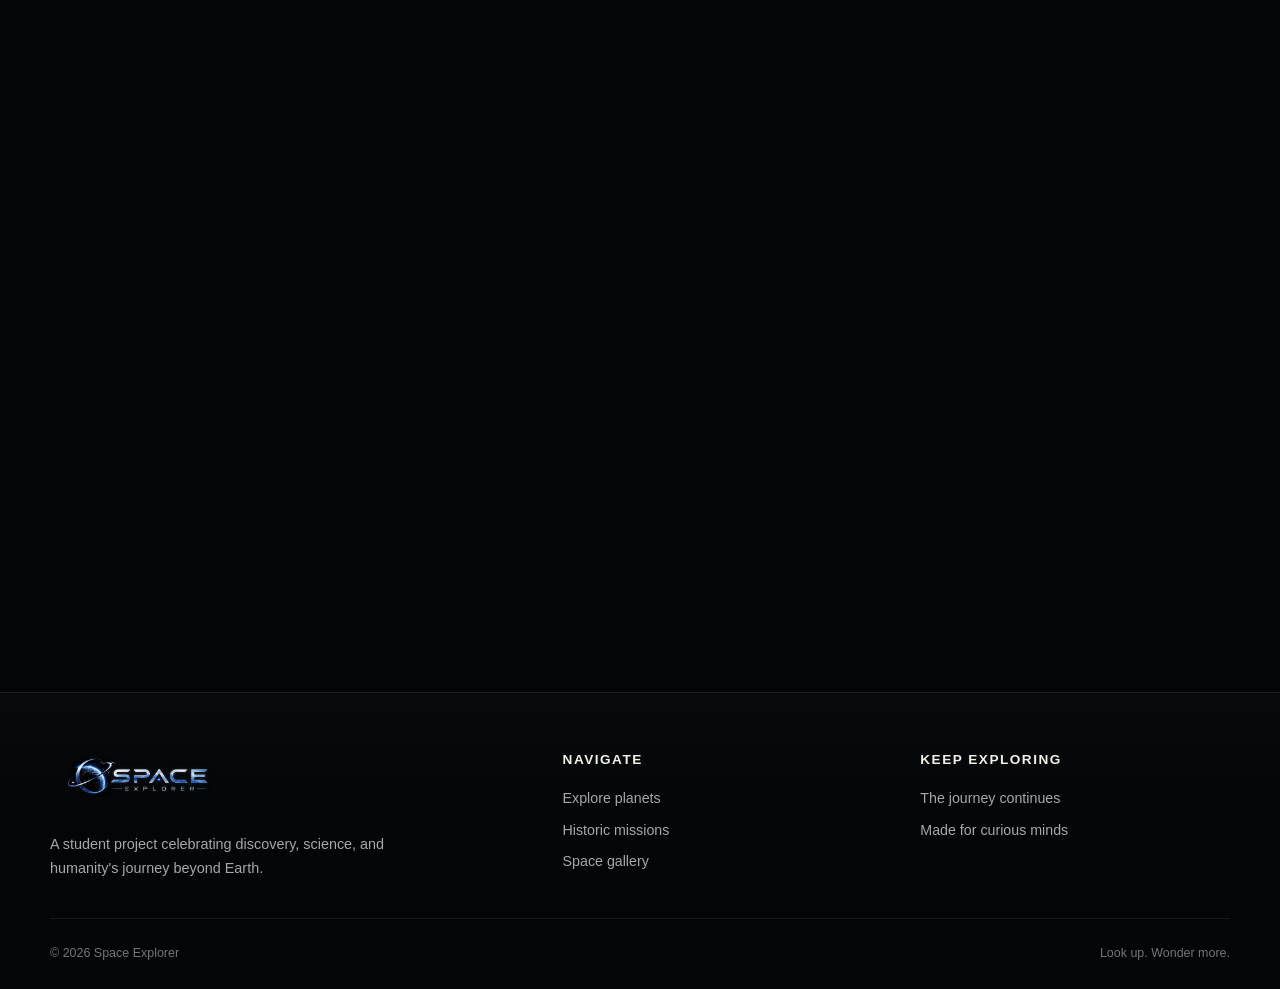
==== commit 5990fdc1: "Contact section update" ====
--- a/contact.html
+++ b/contact.html
@@ -4,10 +4,10 @@
 <head>
   <meta charset="UTF-8">
   <meta name="viewport" content="width=device-width, initial-scale=1.0">
-  <meta name="description" content="Send a message and join a community inspired by space exploration and scientific discovery.">
-  <title>Join the Exploration | Space Explorer</title>
-  <link rel="stylesheet" href="css/style.css?v=cinematic-intro-1">
-  <script src="js/script.js?v=cinematic-intro-1" defer></script>
+  <meta name="description" content="A cinematic closing reflection on discovery, mystery and humanity's continuing journey into space.">
+  <title>The Journey Continues | Space Explorer</title>
+  <link rel="stylesheet" href="css/style.css?v=journey-documentary-1">
+  <script src="js/script.js?v=journey-documentary-1" defer></script>
 </head>
 <body class="page-contact">
   <div class="site-intro" data-site-intro aria-hidden="true" hidden>
@@ -33,81 +33,182 @@
         <li><a class="nav-link" href="explore.html">Explore</a></li>
         <li><a class="nav-link" href="missions.html">Missions</a></li>
         <li><a class="nav-link" href="gallery.html">Gallery</a></li>
-        <li><a class="nav-link active" href="contact.html" aria-current="page">Contact</a></li>
+        <li><a class="nav-link active" href="contact.html" aria-current="page">Journey</a></li>
       </ul>
     </nav>
   </header>
 
-  <main>
-    <section class="page-hero">
-      <div class="page-hero-photo" aria-hidden="true">
-        <img src="images/contact-background.jpg" alt="" width="720" height="360">
-      </div>
-      <div class="container page-hero-content">
-        <p class="eyebrow">Join the exploration</p>
-        <h1>Your next question could <span class="accent">start a journey.</span></h1>
-        <p>Share what fascinates you about space, suggest a topic, or simply say hello to another curious mind.</p>
-      </div>
-      <div class="hero-decoration contact-transmission" aria-hidden="true">
-        <span class="probe-object">
-          <span class="probe-panel probe-panel-left"></span>
-          <span class="probe-panel probe-panel-right"></span>
-          <span class="probe-dish"></span>
-        </span>
-        <span class="probe-wave wave-one"></span>
-        <span class="probe-wave wave-two"></span>
-        <span class="probe-wave wave-three"></span>
-      </div>
-    </section>
-
-    <section class="section">
-      <div class="container contact-grid">
-        <div class="contact-intro reveal">
-          <p class="eyebrow">Open channel</p>
-          <h2 class="section-title">Send a Signal Beyond Earth.</h2>
-          <p>Share a thought, question, or idea inspired by the universe—we are always ready to receive your transmission.</p>
-          <div class="signal-visual" aria-hidden="true">
-            <span class="signal-waves"></span>
-            <span class="signal-status">Channel open</span>
+  <main class="journey-page" data-journey>
+    <section class="journey-opening journey-pinned" data-journey-opening aria-labelledby="journey-title">
+      <div class="journey-sticky">
+        <div class="journey-space" aria-hidden="true">
+          <div class="journey-stars journey-stars-far"></div>
+          <div class="journey-stars journey-stars-near"></div>
+          <img class="journey-horizon journey-opening-horizon" src="images/hero-space.png" alt="" width="1916" height="821" draggable="false">
+        </div>
+
+        <div class="journey-opening-content container">
+          <p class="journey-eyebrow">Beyond the horizon</p>
+          <div class="journey-headline-stack">
+            <h1 class="journey-opening-title journey-title-base" id="journey-title">THE UNIVERSE IS STILL WAITING.</h1>
+            <div class="journey-opening-title journey-title-reveal" aria-hidden="true">THE UNIVERSE IS STILL WAITING.</div>
           </div>
-        </div>
-
-        <form class="contact-form reveal delay-1" id="contact-form" novalidate>
-          <div class="form-row">
-            <div class="form-group">
-              <label for="name">Your name</label>
-              <input id="name" name="name" type="text" placeholder="Enter your name" autocomplete="name" required>
-            </div>
-            <div class="form-group">
-              <label for="email">Email address</label>
-              <input id="email" name="email" type="email" placeholder="you@example.com" autocomplete="email" required>
-            </div>
+          <p class="journey-opening-copy">Every answer carries us toward a larger question—and every horizon asks us to look beyond it.</p>
+          <div class="journey-scroll-cue" aria-hidden="true"><span></span>Scroll to continue</div>
+        </div>
+      </div>
+    </section>
+
+    <section class="cosmos-story journey-pinned" data-cosmos-story aria-labelledby="cosmos-title">
+      <div class="journey-sticky cosmos-sticky">
+        <div class="cosmos-visual" aria-hidden="true">
+          <img class="cosmos-galaxy" src="images/hero-galaxy.png" alt="" width="1672" height="941" draggable="false">
+          <img class="cosmos-earth" src="images/earth.jpg" alt="" width="2048" height="2048" draggable="false">
+          <div class="journey-stars journey-stars-far"></div>
+          <div class="journey-stars journey-stars-near"></div>
+        </div>
+
+        <div class="cosmos-content container">
+          <p class="journey-eyebrow">Our place in the cosmos</p>
+          <h2 class="cosmos-title" id="cosmos-title" aria-label="We are a small part of something infinite.">
+            <span class="cosmos-word">WE</span>
+            <span class="cosmos-word">ARE</span>
+            <span class="cosmos-word">A</span>
+            <span class="cosmos-word">SMALL</span>
+            <span class="cosmos-word">PART</span>
+            <span class="cosmos-word">OF</span>
+            <span class="cosmos-word">SOMETHING</span>
+            <span class="cosmos-word">INFINITE.</span>
+          </h2>
+          <p class="cosmos-copy">From our home on Earth to galaxies billions of light-years away, the universe challenges everything we think we know.</p>
+        </div>
+      </div>
+    </section>
+
+    <section class="questions-story journey-pinned" data-questions-story aria-labelledby="questions-title">
+      <div class="journey-sticky questions-sticky">
+        <div class="questions-heading container">
+          <p class="journey-eyebrow">The questions that remain</p>
+          <h2 id="questions-title">Curiosity carries us forward.</h2>
+          <p>Three questions continue to shape where we look—and why we keep exploring.</p>
+        </div>
+
+        <div class="questions-viewport">
+          <div class="questions-track">
+            <article class="question-panel" data-question-panel>
+              <img src="images/earthhome.avif" alt="Earth suspended against the darkness of space" width="1024" height="1024">
+              <div class="question-copy">
+                <span>01 / Life</span>
+                <h3>ARE WE ALONE?</h3>
+                <p>Across ancient Martian terrain and oceans hidden beneath icy moons, scientists search for the chemistry of life. Even one confirmed biosignature would reshape our understanding of the universe—and our place within it.</p>
+              </div>
+            </article>
+
+            <article class="question-panel" data-question-panel>
+              <img src="images/hero-galaxy.png" alt="A luminous galaxy field stretching into deep space" width="1672" height="941">
+              <div class="question-copy">
+                <span>02 / Distance</span>
+                <h3>WHAT LIES BEYOND?</h3>
+                <p>The observable universe is only the light that has had time to reach us. Beyond that horizon may lie more galaxies, unfamiliar physics, and mysteries that our newest observatories are only beginning to approach.</p>
+              </div>
+            </article>
+
+            <article class="question-panel" data-question-panel>
+              <img src="images/voyger.jpg" alt="A deep-space probe travelling beyond the outer planets" width="2048" height="1693">
+              <div class="question-copy">
+                <span>03 / Future</span>
+                <h3>WHERE DO WE GO NEXT?</h3>
+                <p>Robotic scouts will travel first, mapping risks and revealing new destinations. Human explorers will follow when science, courage, and technology make the next impossible journey possible.</p>
+              </div>
+            </article>
           </div>
-
-          <div class="form-group">
-            <label for="subject">Subject</label>
-            <input id="subject" name="subject" type="text" placeholder="What would you like to discuss?" required>
-          </div>
-
-          <div class="form-group">
-            <label for="message">Message</label>
-            <textarea id="message" name="message" placeholder="Write your message here..." required></textarea>
-          </div>
-
-          <button class="button" type="submit">
-            Send Message <span class="button-arrow" aria-hidden="true">→</span>
-          </button>
-          <p class="form-status" role="status" aria-live="polite"></p>
-        </form>
-      </div>
-    </section>
-
-    <section class="section section-soft">
-      <div class="container">
-        <div class="curiosity-banner reveal">
-          <p class="eyebrow">A note for every explorer</p>
-          <h2>Stay Curious. Keep Exploring.</h2>
-          <p>The universe rewards those who keep asking why, looking closer, and imagining what could come next.</p>
+        </div>
+      </div>
+    </section>
+
+    <section class="unknown-story journey-pinned" data-unknown-story aria-labelledby="unknown-title">
+      <div class="journey-sticky unknown-sticky">
+        <div class="unknown-space" aria-hidden="true">
+          <div class="unknown-stars unknown-stars-far"></div>
+          <div class="unknown-stars unknown-stars-near"></div>
+          <span class="asteroid asteroid-1"><i></i></span>
+          <span class="asteroid asteroid-2"><i></i></span>
+          <span class="asteroid asteroid-3"><i></i></span>
+          <span class="asteroid asteroid-4"><i></i></span>
+          <span class="asteroid asteroid-5"><i></i></span>
+          <span class="asteroid asteroid-6"><i></i></span>
+          <span class="asteroid asteroid-7"><i></i></span>
+        </div>
+
+        <div class="unknown-intro container">
+          <p class="journey-eyebrow">The infinite journey</p>
+          <h2 id="unknown-title" aria-label="Every discovery takes us further.">
+            <span class="unknown-word">EVERY</span>
+            <span class="unknown-word">DISCOVERY</span>
+            <span class="unknown-word">TAKES</span>
+            <span class="unknown-word">US</span>
+            <span class="unknown-word">FURTHER.</span>
+          </h2>
+          <p class="unknown-copy">Beyond the familiar worlds lies a universe still waiting to be understood.</p>
+        </div>
+
+        <div class="unknown-revelations container">
+          <p class="unknown-statement" aria-label="We look beyond.">
+            <span class="statement-word">WE</span>
+            <span class="statement-word">LOOK</span>
+            <span class="statement-word">BEYOND.</span>
+          </p>
+          <p class="unknown-statement" aria-label="We question everything.">
+            <span class="statement-word">WE</span>
+            <span class="statement-word">QUESTION</span>
+            <span class="statement-word">EVERYTHING.</span>
+          </p>
+          <p class="unknown-statement" aria-label="We keep exploring.">
+            <span class="statement-word">WE</span>
+            <span class="statement-word">KEEP</span>
+            <span class="statement-word">EXPLORING.</span>
+          </p>
+        </div>
+      </div>
+    </section>
+
+    <section class="journey-closing journey-pinned" data-journey-closing aria-labelledby="closing-title">
+      <div class="journey-sticky closing-sticky">
+        <div class="journey-space" aria-hidden="true">
+          <div class="journey-stars journey-stars-far"></div>
+          <div class="journey-stars journey-stars-near"></div>
+          <img class="journey-horizon journey-closing-horizon" src="images/hero-space.png" alt="" width="1916" height="821" draggable="false">
+        </div>
+
+        <div class="journey-closing-content container">
+          <p class="journey-closing-statement" aria-label="We have explored only a fraction of what exists. Beyond every discovery lies another mystery, another world, and another reason to keep looking up.">
+            <span class="closing-word">We</span>
+            <span class="closing-word">have</span>
+            <span class="closing-word">explored</span>
+            <span class="closing-word">only</span>
+            <span class="closing-word">a</span>
+            <span class="closing-word">fraction</span>
+            <span class="closing-word">of</span>
+            <span class="closing-word">what</span>
+            <span class="closing-word">exists.</span>
+            <span class="closing-word">Beyond</span>
+            <span class="closing-word">every</span>
+            <span class="closing-word">discovery</span>
+            <span class="closing-word">lies</span>
+            <span class="closing-word">another</span>
+            <span class="closing-word">mystery,</span>
+            <span class="closing-word">another</span>
+            <span class="closing-word">world,</span>
+            <span class="closing-word">and</span>
+            <span class="closing-word">another</span>
+            <span class="closing-word">reason</span>
+            <span class="closing-word">to</span>
+            <span class="closing-word">keep</span>
+            <span class="closing-word">looking</span>
+            <span class="closing-word">up.</span>
+          </p>
+          <h2 class="journey-closing-title" id="closing-title">THE JOURNEY CONTINUES.</h2>
+          <a class="journey-explore-link" href="explore.html">Continue exploring <span aria-hidden="true">→</span></a>
         </div>
       </div>
     </section>
@@ -132,7 +233,7 @@
 
         <div class="footer-column">
           <h2>Keep exploring</h2>
-          <a href="contact.html">Join the journey</a>
+          <a href="contact.html">The journey continues</a>
           <span>Made for curious minds</span>
         </div>
       </div>
--- a/css/style.css
+++ b/css/style.css
@@ -1402,123 +1402,6 @@
   background: var(--bronze);
 }
 
-.contact-transmission {
-  top: 50%;
-  right: 20px;
-  width: 220px;
-  height: 170px;
-  opacity: 0.62;
-  transform: translateY(-50%);
-}
-
-.probe-object {
-  position: absolute;
-  top: 80px;
-  left: 50px;
-  z-index: 1;
-  width: 42px;
-  height: 26px;
-  border: 1px solid rgba(219, 224, 222, 0.64);
-  border-radius: 4px;
-  background:
-    radial-gradient(circle at 70% 50%, #d6c2a4 0 2px, transparent 3px),
-    linear-gradient(135deg, #d4dad8, #78909a 55%, #36434a);
-  box-shadow: 0 5px 14px rgba(0, 0, 0, 0.28);
-  animation: probe-float 6s ease-in-out infinite alternate;
-}
-
-.probe-object::before {
-  content: "";
-  position: absolute;
-  top: -1px;
-  left: 13px;
-  width: 9px;
-  height: 28px;
-  border-left: 1px solid rgba(225, 226, 220, 0.4);
-  border-right: 1px solid rgba(225, 226, 220, 0.4);
-  background: rgba(72, 90, 98, 0.52);
-}
-
-.probe-object::after {
-  content: "";
-  position: absolute;
-  right: -7px;
-  bottom: 4px;
-  width: 7px;
-  height: 7px;
-  border-radius: 0 3px 3px 0;
-  background: #3b454a;
-}
-
-.probe-panel {
-  position: absolute;
-  top: 6px;
-  width: 39px;
-  height: 14px;
-  border: 1px solid rgba(124, 158, 173, 0.46);
-  background:
-    repeating-linear-gradient(90deg, transparent 0 8px, rgba(124, 158, 173, 0.16) 8px 9px),
-    linear-gradient(180deg, #36515d, #202d33);
-  box-shadow: none;
-}
-
-.probe-panel-left { left: -47px; }
-.probe-panel-right { right: -47px; }
-
-.probe-dish {
-  position: absolute;
-  top: -22px;
-  right: -20px;
-  width: 22px;
-  height: 22px;
-  border: 2px solid rgba(183, 154, 114, 0.72);
-  border-bottom-color: transparent;
-  border-left-color: transparent;
-  border-radius: 50%;
-  transform: rotate(-18deg);
-}
-
-.probe-dish::before {
-  content: "";
-  position: absolute;
-  left: -2px;
-  bottom: 1px;
-  width: 15px;
-  height: 1px;
-  background: rgba(207, 205, 195, 0.66);
-  transform: rotate(42deg);
-  transform-origin: left center;
-}
-
-.probe-dish::after {
-  content: "";
-  position: absolute;
-  top: 1px;
-  right: 1px;
-  width: 4px;
-  height: 4px;
-  border-radius: 50%;
-  background: var(--bronze);
-  box-shadow: none;
-}
-
-.probe-wave {
-  position: absolute;
-  top: 44px;
-  left: 84px;
-  width: 90px;
-  height: 90px;
-  border: 1px solid transparent;
-  border-right-color: rgba(124, 158, 173, 0.52);
-  border-radius: 50%;
-  opacity: 0;
-  transform-origin: 18% 50%;
-  animation: probe-signal 4.5s ease-out infinite;
-}
-
-.probe-wave.wave-two { animation-delay: 1.35s; }
-.probe-wave.wave-three { animation-delay: 2.7s; }
-
 @keyframes explore-circuit {
   to { offset-distance: 100%; }
 }
@@ -1531,17 +1414,6 @@
 @keyframes telescope-drift {
   from { transform: translate(-8px, 7px) rotate(-4deg); }
   to { transform: translate(12px, -9px) rotate(3deg); }
-}
-
-@keyframes probe-float {
-  from { transform: translateY(5px) rotate(-2deg); }
-  to { transform: translateY(-6px) rotate(2deg); }
-}
-
-@keyframes probe-signal {
-  0% { opacity: 0; transform: scale(0.42); }
-  28% { opacity: 0.42; }
-  100% { opacity: 0; transform: scale(1.45); }
 }
 
 @media (max-width: 1240px) {
@@ -2029,177 +1901,632 @@
   cursor: pointer;
 }
 
-/* ---------- Contact ---------- */
-.contact-grid {
+/* ---------- Journey documentary ---------- */
+.page-contact main {
+  background: #030507;
+}
+
+.journey-page {
+  overflow: clip;
+}
+
+.journey-pinned {
+  position: relative;
+  background: #030507;
+}
+
+.journey-opening { height: 175vh; height: 175svh; }
+.cosmos-story { height: 190vh; height: 190svh; }
+.questions-story { height: 290vh; height: 290svh; }
+.unknown-story { height: 275vh; height: 275svh; }
+.journey-closing { height: 205vh; height: 205svh; }
+
+.journey-sticky {
+  position: sticky;
+  top: var(--header-height);
+  height: calc(100vh - var(--header-height));
+  height: calc(100svh - var(--header-height));
+  overflow: hidden;
+  isolation: isolate;
+}
+
+.journey-space {
+  position: absolute;
+  z-index: 0;
+  inset: 0;
+  overflow: hidden;
+  pointer-events: none;
+}
+
+.journey-space::after {
+  position: absolute;
+  inset: 0;
+  background:
+    linear-gradient(90deg, rgba(2, 4, 6, 0.76), transparent 30%, transparent 70%, rgba(2, 4, 6, 0.7)),
+    radial-gradient(ellipse at center, transparent 26%, rgba(2, 4, 6, 0.67) 100%),
+    linear-gradient(0deg, #030507 0%, transparent 23%, rgba(3, 5, 7, 0.12) 100%);
+  content: "";
+}
+
+.journey-stars {
+  position: absolute;
+  inset: -10%;
+  background-repeat: repeat;
+  will-change: transform;
+}
+
+.journey-stars-far {
+  background-image:
+    radial-gradient(circle, rgba(229, 236, 240, 0.64) 0 0.65px, transparent 1.15px),
+    radial-gradient(circle, rgba(113, 146, 169, 0.48) 0 0.75px, transparent 1.25px),
+    radial-gradient(circle, rgba(183, 154, 114, 0.36) 0 0.6px, transparent 1.1px);
+  background-position: 0 0, 74px 43px, 131px 92px;
+  background-size: 210px 210px, 335px 335px, 455px 455px;
+  opacity: 0.52;
+  transform: translate3d(0, var(--star-far-y, 0), 0) scale(var(--space-scale, 1));
+}
+
+.journey-stars-near {
+  background-image:
+    radial-gradient(circle, rgba(241, 243, 239, 0.84) 0 0.85px, transparent 1.45px),
+    radial-gradient(circle, rgba(126, 167, 194, 0.6) 0 0.9px, transparent 1.5px);
+  background-position: 31px 18px, 121px 83px;
+  background-size: 410px 410px, 575px 575px;
+  opacity: 0.44;
+  transform: translate3d(0, var(--star-near-y, 0), 0) scale(var(--space-scale, 1));
+}
+
+.journey-horizon {
+  position: absolute;
+  left: 0;
+  bottom: -6%;
+  width: 100%;
+  height: 100%;
+  object-fit: cover;
+  object-position: 50% 72%;
+  filter: saturate(0.62) brightness(0.72) contrast(1.07);
+  transform: translate3d(0, var(--horizon-y, 0), 0) scale(var(--space-scale, 1));
+  transform-origin: center bottom;
+  -webkit-mask-image: linear-gradient(to bottom, transparent 0 37%, rgba(0, 0, 0, 0.3) 49%, #000 69%);
+  mask-image: linear-gradient(to bottom, transparent 0 37%, rgba(0, 0, 0, 0.3) 49%, #000 69%);
+  will-change: opacity, transform;
+}
+
+.journey-opening .journey-sticky {
+  background: linear-gradient(180deg, #030507 0%, #05080c 58%, #080c10 100%);
+}
+
+.journey-opening-horizon { opacity: var(--opening-horizon-alpha, 0.12); }
+
+.journey-opening-content {
+  position: relative;
+  z-index: 2;
+  display: flex;
+  align-items: center;
+  flex-direction: column;
+  justify-content: center;
+  height: 100%;
+  text-align: center;
+  transform: translate3d(0, var(--opening-title-y, 34px), 0) scale(var(--opening-title-scale, 0.97));
+  transform-origin: center;
+  will-change: transform;
+}
+
+.journey-eyebrow {
+  display: flex;
+  align-items: center;
+  gap: 15px;
+  color: var(--bronze-light);
+  font-size: 0.7rem;
+  font-weight: 750;
+  letter-spacing: 0.26em;
+  text-transform: uppercase;
+}
+
+.journey-eyebrow::before {
+  width: 34px;
+  height: 1px;
+  background: rgba(183, 154, 114, 0.55);
+  content: "";
+}
+
+.journey-opening .journey-eyebrow {
+  margin-bottom: clamp(22px, 4vh, 38px);
+  opacity: var(--opening-intro-alpha, 0.55);
+}
+
+.journey-headline-stack {
   display: grid;
-  grid-template-columns: 0.8fr 1.2fr;
-  gap: 60px;
-  align-items: start;
-}
-
-.contact-intro p {
-  margin: 20px 0 30px;
+  width: min(100%, 1120px);
+}
+
+.journey-opening-title {
+  grid-area: 1 / 1;
+  color: var(--text);
+  font-size: clamp(4rem, 8.1vw, 7.4rem);
+  line-height: 0.92;
+  letter-spacing: -0.065em;
+  opacity: var(--opening-title-alpha, 0.6);
+  text-wrap: balance;
+}
+
+.journey-title-base { color: rgba(235, 236, 231, 0.34); }
+.journey-title-reveal {
+  clip-path: inset(var(--opening-wipe, 100%) 0 0);
+  will-change: clip-path;
+}
+
+.journey-opening-copy {
+  max-width: 620px;
+  margin-top: clamp(24px, 4vh, 40px);
+  color: rgba(219, 220, 216, 0.76);
+  font-size: clamp(0.98rem, 1.35vw, 1.12rem);
+  line-height: 1.65;
+  opacity: var(--opening-copy-alpha, 0);
+  transform: translate3d(0, var(--opening-copy-y, 16px), 0);
+}
+
+.journey-scroll-cue {
+  position: absolute;
+  bottom: 24px;
+  display: flex;
+  align-items: center;
+  flex-direction: column;
+  gap: 9px;
+  color: rgba(205, 207, 203, 0.55);
+  font-size: 0.62rem;
+  font-weight: 700;
+  letter-spacing: 0.18em;
+  opacity: var(--opening-cue-alpha, 0.8);
+  text-transform: uppercase;
+}
+
+.journey-scroll-cue span {
+  width: 1px;
+  height: 30px;
+  background: linear-gradient(var(--bronze), transparent);
+}
+
+/* Our place in the cosmos */
+.cosmos-sticky {
+  background: #05080d;
+}
+
+.cosmos-visual {
+  position: absolute;
+  z-index: 0;
+  inset: 0;
+  overflow: hidden;
+  pointer-events: none;
+}
+
+.cosmos-visual::after {
+  position: absolute;
+  inset: 0;
+  background:
+    radial-gradient(ellipse at center, transparent 24%, rgba(4, 7, 11, 0.18) 60%, rgba(4, 7, 11, 0.7) 100%),
+    linear-gradient(0deg, #04070b 0%, transparent 28%, rgba(4, 7, 11, 0.12) 100%);
+  content: "";
+}
+
+.cosmos-galaxy {
+  position: absolute;
+  inset: -6%;
+  width: 112%;
+  height: 112%;
+  object-fit: cover;
+  opacity: var(--cosmos-galaxy-alpha, 0.18);
+  filter: saturate(0.72) brightness(0.66) contrast(1.08);
+  transform: translate3d(0, var(--cosmos-galaxy-y, 24px), 0) scale(var(--cosmos-galaxy-scale, 1.08));
+  will-change: opacity, transform;
+}
+
+.cosmos-earth {
+  position: absolute;
+  top: 50%;
+  bottom: auto;
+  left: 32%;
+  width: min(44vw, 640px);
+  height: auto;
+  aspect-ratio: 1;
+  object-fit: contain;
+  opacity: var(--cosmos-earth-alpha, 0.92);
+  filter: brightness(0.78) saturate(0.82) contrast(1.06);
+  mix-blend-mode: screen;
+  transform: translate3d(calc(-50% + var(--cosmos-earth-x, 0px)), calc(-50% + var(--cosmos-earth-y, 0px)), 0) scale(var(--cosmos-earth-scale, 1)) rotate(var(--cosmos-earth-rotation, 0deg));
+  -webkit-mask-image: radial-gradient(circle at 50% 50%, #000 0 46%, rgba(0, 0, 0, 0.96) 49%, rgba(0, 0, 0, 0.35) 53%, transparent 57%);
+  mask-image: radial-gradient(circle at 50% 50%, #000 0 46%, rgba(0, 0, 0, 0.96) 49%, rgba(0, 0, 0, 0.35) 53%, transparent 57%);
+  will-change: opacity, transform;
+}
+
+.cosmos-visual .journey-stars-far { opacity: var(--cosmos-stars-far-alpha, 0.18); }
+.cosmos-visual .journey-stars-near { opacity: var(--cosmos-stars-near-alpha, 0.1); }
+
+.cosmos-content {
+  position: relative;
+  z-index: 2;
+  display: flex;
+  align-items: center;
+  flex-direction: column;
+  justify-content: center;
+  height: 100%;
+  padding-inline: 24px;
+  text-align: center;
+}
+
+.cosmos-content .journey-eyebrow {
+  position: absolute;
+  top: clamp(42px, 8vh, 78px);
+  left: 50%;
+  margin: 0;
+  opacity: var(--cosmos-label-alpha, 0.82);
+  white-space: nowrap;
+  transform: translateX(-50%);
+}
+
+.cosmos-title {
+  max-width: 1100px;
+  font-size: clamp(3.2rem, 6.2vw, 6.2rem);
+  line-height: 0.96;
+  letter-spacing: -0.055em;
+  text-wrap: balance;
+}
+
+.cosmos-word {
+  display: inline-block;
+  margin-right: 0.16em;
+  opacity: var(--word-alpha, 0);
+  transform: translate3d(0, var(--word-y, 20px), 0);
+  will-change: opacity, transform;
+}
+
+.cosmos-copy {
+  max-width: 630px;
+  margin-top: 30px;
+  color: rgba(219, 220, 216, 0.78);
+  font-size: clamp(1rem, 1.45vw, 1.2rem);
+  line-height: 1.7;
+  opacity: var(--cosmos-copy-alpha, 0);
+  transform: translate3d(0, var(--cosmos-copy-y, 18px), 0);
+  will-change: opacity, transform;
+}
+
+/* The questions that remain */
+.questions-sticky {
+  background: #05070a;
+}
+
+.questions-heading {
+  position: absolute;
+  z-index: 3;
+  top: clamp(30px, 5vh, 56px);
+  left: 50%;
+  opacity: var(--questions-heading-alpha, 1);
+  transform: translateX(-50%);
+}
+
+.questions-heading .journey-eyebrow { margin-bottom: 10px; }
+.questions-heading h2 {
+  font-size: clamp(2rem, 3.6vw, 3.6rem);
+  letter-spacing: -0.045em;
+}
+.questions-heading > p:last-child {
+  margin-top: 8px;
   color: var(--muted);
 }
 
-.signal-visual {
+.questions-viewport {
+  position: absolute;
+  inset: 0;
+  overflow: hidden;
+}
+
+.questions-track {
+  display: flex;
+  width: 300%;
+  height: 100%;
+  transform: translate3d(var(--questions-shift, 0), 0, 0);
+  will-change: transform;
+}
+
+.question-panel {
+  display: grid;
+  align-items: center;
+  width: 33.3333%;
+  padding: clamp(130px, 18vh, 170px) max(28px, calc((100vw - var(--max)) / 2)) 42px;
+  grid-template-columns: minmax(0, 1.12fr) minmax(320px, 0.88fr);
+  gap: clamp(44px, 7vw, 96px);
+  opacity: var(--panel-alpha, 0.35);
+}
+
+.question-panel img {
+  width: 100%;
+  height: min(55vh, 540px);
+  border-radius: 4px;
+  object-fit: cover;
+  object-position: center;
+  filter: brightness(0.78) saturate(0.78) contrast(1.08);
+  transform: translate3d(0, var(--panel-image-y, 26px), 0) scale(var(--panel-image-scale, 0.97));
+  box-shadow: 0 30px 74px rgba(0, 0, 0, 0.5);
+  will-change: transform;
+}
+
+.question-copy {
+  transform: translate3d(0, var(--panel-copy-y, 24px), 0);
+  will-change: transform;
+}
+
+.question-copy span {
+  color: var(--bronze-light);
+  font-size: 0.68rem;
+  font-weight: 750;
+  letter-spacing: 0.2em;
+  text-transform: uppercase;
+}
+
+.question-copy h3 {
+  margin-top: 17px;
+  font-size: clamp(3rem, 5vw, 5.5rem);
+  line-height: 0.94;
+  letter-spacing: -0.055em;
+}
+
+.question-copy p {
+  max-width: 560px;
+  margin-top: 25px;
+  color: rgba(218, 219, 215, 0.78);
+  font-size: clamp(1rem, 1.3vw, 1.13rem);
+  line-height: 1.72;
+}
+
+/* Through the unknown */
+.unknown-sticky {
+  background:
+    radial-gradient(ellipse at 50% 50%, rgba(31, 49, 63, 0.18), transparent 47%),
+    linear-gradient(180deg, #05070a, #04070a 58%, #040608);
+}
+
+.unknown-space {
+  position: absolute;
+  z-index: 0;
+  inset: 0;
+  overflow: hidden;
+  pointer-events: none;
+}
+
+.unknown-space::after {
+  position: absolute;
+  z-index: 2;
+  inset: 0;
+  background:
+    radial-gradient(ellipse at center, transparent 20%, rgba(3, 5, 8, 0.12) 52%, rgba(3, 5, 8, 0.75) 100%),
+    linear-gradient(180deg, rgba(5, 7, 10, 0.72), transparent 18%, transparent 82%, rgba(4, 6, 8, 0.7));
+  content: "";
+}
+
+.unknown-stars {
+  position: absolute;
+  inset: -18%;
+  background-repeat: repeat;
+  opacity: var(--unknown-field-alpha, 0.25);
+  transform-origin: center;
+  will-change: opacity, transform;
+}
+
+.unknown-stars-far {
+  background-image:
+    radial-gradient(circle, rgba(230, 235, 236, 0.66) 0 0.7px, transparent 1.2px),
+    radial-gradient(circle, rgba(115, 145, 164, 0.45) 0 0.85px, transparent 1.35px),
+    radial-gradient(circle, rgba(183, 154, 114, 0.28) 0 0.65px, transparent 1.15px);
+  background-position: 0 0, 83px 51px, 151px 109px;
+  background-size: 220px 220px, 350px 350px, 485px 485px;
+  transform: translate3d(var(--unknown-far-x, 0), var(--unknown-far-y, 0), 0) scale(var(--unknown-far-scale, 1));
+}
+
+.unknown-stars-near {
+  background-image:
+    radial-gradient(circle, rgba(239, 241, 238, 0.86) 0 0.95px, transparent 1.55px),
+    radial-gradient(circle, rgba(126, 163, 188, 0.58) 0 1px, transparent 1.65px);
+  background-position: 39px 25px, 146px 96px;
+  background-size: 405px 405px, 590px 590px;
+  opacity: var(--unknown-near-alpha, 0.18);
+  transform: translate3d(var(--unknown-near-x, 0), var(--unknown-near-y, 0), 0) scale(var(--unknown-near-scale, 1));
+}
+
+.asteroid {
+  position: absolute;
+  z-index: 3;
+  display: block;
+  width: var(--asteroid-size);
+  aspect-ratio: 1;
+  opacity: var(--asteroid-alpha, 0);
+  transform: var(--asteroid-transform, translate3d(0, 0, 0) scale(0.4));
+  will-change: opacity, transform;
+}
+
+.asteroid i {
+  position: absolute;
+  inset: 7%;
+  overflow: hidden;
+  border: 1px solid rgba(163, 159, 146, 0.13);
+  border-radius: 43% 57% 38% 62% / 52% 37% 63% 48%;
+  clip-path: polygon(46% 0%, 72% 8%, 94% 29%, 100% 57%, 84% 84%, 56% 100%, 27% 91%, 5% 69%, 0 38%, 18% 13%);
+  background:
+    radial-gradient(circle at 31% 32%, rgba(5, 7, 8, 0.9) 0 6%, transparent 7%),
+    radial-gradient(ellipse at 68% 63%, rgba(7, 8, 9, 0.7) 0 9%, transparent 10%),
+    radial-gradient(circle at 58% 24%, rgba(181, 174, 156, 0.16) 0 4%, transparent 5%),
+    linear-gradient(138deg, #89877d 0%, #504f49 26%, #24272a 58%, #111418 100%);
+  box-shadow:
+    inset 18px 13px 26px rgba(207, 196, 172, 0.13),
+    inset -20px -18px 26px rgba(0, 0, 0, 0.62),
+    0 12px 38px rgba(0, 0, 0, 0.4);
+  transform: rotate(var(--rock-rotation, 0deg));
+}
+
+.asteroid i::before,
+.asteroid i::after {
+  position: absolute;
+  border-radius: 50%;
+  background: rgba(7, 9, 11, 0.48);
+  box-shadow: inset 2px 2px 4px rgba(215, 207, 187, 0.08);
+  content: "";
+}
+
+.asteroid i::before { top: 22%; left: 19%; width: 18%; height: 14%; }
+.asteroid i::after { right: 18%; bottom: 20%; width: 24%; height: 17%; }
+.asteroid-2 i,
+.asteroid-5 i { clip-path: polygon(35% 0%, 67% 4%, 95% 24%, 91% 58%, 100% 80%, 69% 100%, 39% 91%, 12% 100%, 0 64%, 9% 26%); }
+.asteroid-3 i,
+.asteroid-6 i { clip-path: polygon(52% 0%, 83% 14%, 100% 43%, 88% 72%, 66% 100%, 31% 92%, 6% 72%, 0 35%, 23% 9%); }
+.asteroid-1 { top: 7%; left: -4%; --asteroid-size: clamp(120px, 13vw, 210px); --rock-rotation: -18deg; }
+.asteroid-2 { top: 11%; right: 7%; --asteroid-size: clamp(74px, 8vw, 124px); --rock-rotation: 34deg; }
+.asteroid-3 { bottom: 4%; left: 4%; --asteroid-size: clamp(82px, 9vw, 142px); --rock-rotation: 13deg; }
+.asteroid-4 { right: -7%; bottom: 4%; --asteroid-size: clamp(150px, 17vw, 270px); --rock-rotation: 48deg; }
+.asteroid-5 { top: -7%; left: 28%; --asteroid-size: clamp(46px, 5vw, 78px); --rock-rotation: -34deg; }
+.asteroid-6 { right: 28%; bottom: -7%; --asteroid-size: clamp(52px, 5.8vw, 88px); --rock-rotation: 22deg; }
+.asteroid-7 { top: 30%; right: 2%; --asteroid-size: clamp(38px, 4vw, 62px); --rock-rotation: -9deg; }
+
+.unknown-intro,
+.unknown-revelations {
   position: relative;
-  width: min(100%, 310px);
-  height: 150px;
-  overflow: hidden;
-  border-block: 1px solid rgba(255, 255, 255, 0.08);
-  background: linear-gradient(90deg, rgba(124, 158, 173, 0.045), transparent 75%);
-}
-
-.signal-visual::before {
-  position: absolute;
-  top: 67px;
-  left: 27px;
-  width: 10px;
-  height: 10px;
-  border-radius: 50%;
-  background: var(--bronze);
-  box-shadow: 0 0 0 5px rgba(183, 154, 114, 0.08);
-  content: "";
-}
-
-.signal-waves,
-.signal-waves::before,
-.signal-waves::after {
-  position: absolute;
-  border: 1px solid transparent;
-  border-right-color: rgba(124, 158, 173, 0.48);
-  border-radius: 50%;
-  content: "";
-  animation: signal-pulse 3.2s ease-in-out infinite;
-}
-
-.signal-waves {
-  top: 24px;
-  left: -16px;
-  width: 96px;
-  height: 96px;
-}
-
-.signal-waves::before {
-  inset: 15px;
-  animation-delay: 0.35s;
-}
-
-.signal-waves::after {
-  inset: 30px;
-  animation-delay: 0.7s;
-}
-
-.signal-status {
-  position: absolute;
-  right: 18px;
-  bottom: 18px;
-  color: var(--muted-deep);
-  font-size: 0.67rem;
-  font-weight: 700;
-  letter-spacing: 0.16em;
+  z-index: 3;
+  display: flex;
+  align-items: center;
+  flex-direction: column;
+  justify-content: center;
+  height: 100%;
+  text-align: center;
+}
+
+.unknown-intro {
+  opacity: var(--unknown-intro-alpha, 0);
+  transform: translate3d(0, var(--unknown-intro-y, 28px), 0);
+  will-change: opacity, transform;
+}
+
+.unknown-intro .journey-eyebrow { margin-bottom: 25px; }
+
+.unknown-intro h2 {
+  max-width: 1050px;
+  font-size: clamp(3.3rem, 6.7vw, 6.7rem);
+  line-height: 0.92;
+  letter-spacing: -0.06em;
+  text-wrap: balance;
+}
+
+.unknown-word,
+.statement-word {
+  display: inline-block;
+  margin-right: 0.14em;
+  opacity: var(--word-alpha, 0);
+  transform: translate3d(0, var(--word-y, 22px), 0);
+  will-change: opacity, transform;
+}
+
+.unknown-copy {
+  max-width: 650px;
+  margin-top: 30px;
+  color: rgba(219, 220, 216, 0.76);
+  font-size: clamp(1rem, 1.4vw, 1.17rem);
+  line-height: 1.7;
+  opacity: var(--unknown-copy-alpha, 0);
+  transform: translate3d(0, var(--unknown-copy-y, 16px), 0);
+}
+
+.unknown-revelations {
+  position: absolute;
+  inset: 0;
+  height: auto;
+  pointer-events: none;
+}
+
+.unknown-statement {
+  position: absolute;
+  width: min(calc(100% - 40px), 1120px);
+  color: rgba(241, 241, 236, 0.96);
+  font-size: clamp(3.2rem, 7.2vw, 7.3rem);
+  font-weight: 800;
+  line-height: 0.92;
+  letter-spacing: -0.06em;
+  opacity: var(--statement-alpha, 0);
+  text-wrap: balance;
+  transform: translate3d(0, var(--statement-y, 26px), 0) scale(var(--statement-scale, 0.985));
+  will-change: opacity, transform;
+}
+
+/* The journey continues */
+.closing-sticky {
+  background:
+    radial-gradient(ellipse at 50% 73%, rgba(53, 77, 94, 0.17), transparent 48%),
+    linear-gradient(180deg, #040608, #06090d 65%, #050607);
+}
+
+.journey-closing-horizon { opacity: var(--closing-horizon-alpha, 0.1); }
+
+.journey-closing-content {
+  position: relative;
+  z-index: 2;
+  display: flex;
+  align-items: center;
+  flex-direction: column;
+  justify-content: center;
+  height: 100%;
+  text-align: center;
+  opacity: var(--closing-content-alpha, 0);
+  transform: translate3d(0, var(--closing-content-y, 34px), 0);
+}
+
+.journey-closing-statement {
+  max-width: 1040px;
+  color: rgba(239, 239, 234, 0.92);
+  font-size: clamp(1.65rem, 3vw, 3rem);
+  line-height: 1.38;
+  letter-spacing: -0.025em;
+  text-wrap: balance;
+}
+
+.closing-word {
+  display: inline-block;
+  margin-right: 0.2em;
+  opacity: var(--word-alpha, 0);
+  transform: translate3d(0, var(--word-y, 16px), 0);
+  will-change: opacity, transform;
+}
+
+.journey-closing-title {
+  margin-top: clamp(42px, 7vh, 72px);
+  color: var(--text);
+  font-size: clamp(2.8rem, 5.6vw, 5.8rem);
+  line-height: 0.95;
+  letter-spacing: -0.055em;
+  opacity: var(--closing-title-alpha, 0);
+  transform: translate3d(0, var(--closing-title-y, 24px), 0);
+}
+
+.journey-explore-link {
+  display: inline-flex;
+  align-items: center;
+  gap: 10px;
+  margin-top: 34px;
+  padding-bottom: 7px;
+  border-bottom: 1px solid rgba(183, 154, 114, 0.45);
+  color: var(--bronze-light);
+  font-size: 0.76rem;
+  font-weight: 750;
+  letter-spacing: 0.15em;
+  opacity: var(--closing-link-alpha, 0);
   text-transform: uppercase;
-}
-
-@keyframes signal-pulse {
-  0%, 100% { opacity: 0.25; }
-  50% { opacity: 0.82; }
-}
-
-.contact-form {
-  padding: 35px;
-  border: 1px solid var(--line);
-  border-radius: var(--radius);
-  background: var(--surface);
-  box-shadow: var(--shadow);
-}
-
-.form-row {
-  display: grid;
-  grid-template-columns: 1fr 1fr;
-  gap: 18px;
-}
-
-.form-group {
-  margin-bottom: 19px;
-}
-
-.form-group label {
-  display: block;
-  margin-bottom: 8px;
-  color: #d6d4ce;
-  font-size: 0.83rem;
-  font-weight: 650;
-}
-
-.form-group input,
-.form-group textarea {
-  width: 100%;
-  border: 1px solid var(--line);
-  border-radius: 12px;
-  outline: none;
-  background: rgba(7, 8, 9, 0.72);
+  transition: border-color 220ms ease, color 220ms ease;
+}
+
+.journey-explore-link span { transition: transform 220ms ease; }
+.journey-explore-link:hover,
+.journey-explore-link:focus-visible {
+  border-color: var(--bronze-light);
   color: var(--text);
-  transition: border-color 0.25s ease, box-shadow 0.25s ease;
-}
-
-.form-group input {
-  height: 50px;
-  padding: 0 15px;
-}
-
-.form-group textarea {
-  min-height: 145px;
-  padding: 13px 15px;
-  resize: vertical;
-}
-
-.form-group input:focus,
-.form-group textarea:focus {
-  border-color: var(--steel);
-  box-shadow: 0 0 0 3px rgba(124, 158, 173, 0.11);
-}
-
-.form-group input.invalid,
-.form-group textarea.invalid {
-  border-color: #ff7b91;
-}
-
-.form-status {
-  min-height: 24px;
-  margin-top: 15px;
-  color: var(--steel);
-  font-size: 0.88rem;
-}
-
-.curiosity-banner {
-  position: relative;
-  overflow: hidden;
-  padding: 70px 30px;
-  border: 1px solid var(--line);
-  border-radius: var(--radius);
-  background:
-    linear-gradient(90deg, rgba(6, 8, 12, 0.9), rgba(6, 8, 12, 0.58)),
-    radial-gradient(circle at 50% 32%, rgba(88, 114, 145, 0.18), transparent 42%),
-    radial-gradient(circle, rgba(230, 238, 246, 0.42) 0 0.7px, transparent 1.25px),
-    radial-gradient(circle, rgba(132, 183, 218, 0.28) 0 0.8px, transparent 1.4px),
-    #07090d;
-  background-position: 0 0, 0 0, 0 0, 76px 44px, 0 0;
-  background-size: auto, auto, 210px 210px, 330px 330px, auto;
-  text-align: center;
-}
-
-.curiosity-banner h2 {
-  font-size: clamp(2rem, 5vw, 4rem);
-  letter-spacing: -0.05em;
-}
-
-.curiosity-banner p {
-  max-width: 600px;
-  margin: 13px auto 0;
-  color: #c4c3be;
-}
+}
+.journey-explore-link:hover span,
+.journey-explore-link:focus-visible span { transform: translateX(5px); }
 
 /* ---------- Footer ---------- */
 .site-footer {
@@ -2330,8 +2657,7 @@
 .page-explore .planet-gallery-section::before,
 .page-explore .section-soft::before,
 .page-missions main > .section::before,
-.page-gallery main > .section::before,
-.page-contact main > .section::before {
+.page-gallery main > .section::before {
   position: absolute;
   z-index: 0;
   inset: 0;
@@ -2456,8 +2782,7 @@
 .page-home .section-soft,
 .page-home main > .section:last-of-type,
 .page-explore .planet-gallery-section,
-.page-explore .section-soft,
-.page-contact main > .section {
+.page-explore .section-soft {
   box-shadow: inset 0 1px 0 rgba(255, 255, 255, 0.025);
 }
 
@@ -2537,8 +2862,7 @@
 }
 
 .page-missions .page-hero::before,
-.page-gallery .page-hero::before,
-.page-contact .page-hero::before {
+.page-gallery .page-hero::before {
   display: none;
 }
 
@@ -2582,28 +2906,6 @@
 
 .page-gallery .gallery-drift {
   opacity: 0.48;
-}
-
-.page-contact .page-hero-photo img {
-  inset: 0;
-  width: 100%;
-  height: 100%;
-  object-fit: cover;
-  object-position: 58% 48%;
-  opacity: 0.9;
-  filter: saturate(0.86) contrast(1.03);
-}
-
-.page-contact .page-hero::after {
-  background:
-    linear-gradient(90deg, #07090d 0%, rgba(7, 9, 13, 0.94) 39%, rgba(7, 9, 13, 0.5) 66%, rgba(7, 9, 13, 0.12) 100%),
-    linear-gradient(0deg, #07090d 0%, rgba(7, 9, 13, 0.66) 13%, transparent 42%),
-    radial-gradient(circle at 88% 49%, rgba(4, 7, 11, 0.34), transparent 24%);
-}
-
-.page-contact .contact-transmission {
-  right: 34px;
-  opacity: 0.52;
 }
 
 @keyframes inner-hero-breathe {
@@ -2842,55 +3144,6 @@
   transform: translateY(-2px);
 }
 
-/* Contact: a restrained open channel rather than a terminal interface. */
-.page-contact main > .section:not(.section-soft) {
-  overflow: hidden;
-  padding-bottom: 72px;
-  background:
-    radial-gradient(ellipse at 88% 24%, rgba(49, 105, 153, 0.28), transparent 38%),
-    radial-gradient(ellipse at 11% 72%, rgba(88, 65, 134, 0.2), transparent 38%),
-    linear-gradient(180deg, #070c15, #09111c 52%, #07090e);
-}
-
-.page-contact .contact-form {
-  border-color: rgba(143, 174, 197, 0.3);
-  background:
-    linear-gradient(150deg, rgba(27, 37, 50, 0.98), rgba(10, 15, 23, 0.99));
-  box-shadow:
-    0 28px 68px rgba(0, 0, 0, 0.52),
-    0 0 52px rgba(58, 110, 158, 0.16);
-}
-
-.page-contact .form-group input,
-.page-contact .form-group textarea {
-  background: rgba(4, 7, 11, 0.76);
-}
-
-.page-contact .signal-visual {
-  background:
-    radial-gradient(circle at 18% 50%, rgba(95, 151, 190, 0.24), transparent 33%),
-    linear-gradient(90deg, rgba(55, 102, 150, 0.16), transparent 82%);
-}
-
-.page-contact .section-soft {
-  overflow: hidden;
-  padding-top: 70px;
-  padding-bottom: 78px;
-  background:
-    radial-gradient(ellipse at 76% 30%, rgba(78, 62, 128, 0.2), transparent 38%),
-    radial-gradient(ellipse at 19% 70%, rgba(47, 94, 139, 0.16), transparent 33%),
-    linear-gradient(180deg, #080d15, #070a10 72%, #050607);
-}
-
-.page-contact .curiosity-banner {
-  border-color: rgba(139, 158, 172, 0.16);
-  background:
-    radial-gradient(ellipse at center, rgba(4, 9, 20, 0.72) 0%, rgba(4, 9, 20, 0.5) 42%, rgba(4, 9, 20, 0.3) 78%),
-    linear-gradient(180deg, rgba(3, 7, 15, 0.18), rgba(3, 7, 15, 0.42)),
-    url("../images/long-card.jpg") center / cover no-repeat;
-  box-shadow: 0 24px 58px rgba(0, 0, 0, 0.34);
-}
-
 /* The atmosphere recedes into one quiet footer treatment. */
 .site-footer {
   background:
@@ -2911,6 +3164,12 @@
   .card-grid .feature-card:last-child { grid-column: span 2; }
   .destination-grid { grid-template-columns: repeat(2, 1fr); }
   .destination-card:last-child { grid-column: span 2; }
+  .cosmos-content { padding-inline: 24px; }
+  .cosmos-earth { left: 34%; width: min(52vw, 560px); }
+  .question-panel {
+    grid-template-columns: minmax(0, 1fr) minmax(290px, 0.9fr);
+    gap: 42px;
+  }
 }
 
 @media (max-width: 820px) {
@@ -2945,7 +3204,6 @@
     opacity: 0.76;
   }
   .page-gallery .page-hero-photo img { object-position: 62% center; }
-  .page-contact .page-hero-photo img { object-position: 72% center; }
   .page-missions .page-hero::after {
     background:
       linear-gradient(90deg, rgba(6, 8, 12, 0.97) 0%, rgba(6, 8, 12, 0.86) 68%, rgba(6, 8, 12, 0.55) 100%),
@@ -2955,11 +3213,6 @@
     background:
       linear-gradient(90deg, rgba(5, 7, 11, 0.96) 0%, rgba(5, 7, 11, 0.75) 70%, rgba(5, 7, 11, 0.4) 100%),
       linear-gradient(0deg, #07090d 0%, rgba(7, 9, 13, 0.6) 15%, transparent 54%);
-  }
-  .page-contact .page-hero::after {
-    background:
-      linear-gradient(90deg, rgba(6, 8, 12, 0.97) 0%, rgba(6, 8, 12, 0.78) 70%, rgba(6, 8, 12, 0.42) 100%),
-      linear-gradient(0deg, #07090d 0%, rgba(7, 9, 13, 0.62) 15%, transparent 54%);
   }
   .page-hero-content { max-width: 640px; }
   .hero {
@@ -2986,7 +3239,7 @@
     width: min(100vw, 620px);
   }
   .scroll-cue { left: 50%; }
-  .story-grid, .contact-grid { grid-template-columns: 1fr; }
+  .story-grid { grid-template-columns: 1fr; }
   .story-visual { min-height: 380px; }
   .system-note { grid-template-columns: 1fr; }
   .distance { text-align: left; }
@@ -2996,9 +3249,65 @@
   .gallery-grid { grid-template-columns: repeat(2, 1fr); }
   .footer-grid { grid-template-columns: 1fr 1fr; }
   .footer-brand { grid-column: span 2; }
+
+  .questions-story { height: auto; }
+  .questions-sticky {
+    position: relative;
+    top: 0;
+    height: auto;
+    overflow: visible;
+    padding: 88px 0;
+  }
+  .questions-heading {
+    position: relative;
+    top: auto;
+    left: auto;
+    margin-bottom: 58px;
+    opacity: 1;
+    transform: none;
+  }
+  .questions-viewport {
+    position: relative;
+    overflow: visible;
+  }
+  .questions-track {
+    display: grid;
+    width: auto;
+    height: auto;
+    transform: none !important;
+  }
+  .question-panel {
+    width: min(calc(100% - 40px), var(--max));
+    margin: 0 auto;
+    padding: 52px 0;
+    border-top: 1px solid rgba(145, 160, 170, 0.16);
+    grid-template-columns: minmax(0, 1fr) minmax(280px, 0.9fr);
+    gap: 38px;
+    opacity: 1;
+  }
+  .question-panel img,
+  .question-copy { transform: none !important; }
+  .question-panel img { height: 360px; }
 }
 
 @media (max-width: 768px) {
+  .journey-opening { height: 165svh; }
+  .cosmos-story { height: 175svh; }
+  .unknown-story { height: 235svh; }
+  .journey-closing { height: 190svh; }
+  .journey-opening-content,
+  .journey-closing-content { padding-inline: 8px; }
+  .journey-opening-title { font-size: clamp(3.2rem, 11.6vw, 5.1rem); }
+  .journey-horizon { object-position: 58% 72%; }
+  .cosmos-content { padding-inline: 22px; }
+  .cosmos-earth { left: 34%; width: min(62vw, 520px); }
+  .cosmos-title { font-size: clamp(2.75rem, 8.5vw, 4.2rem); }
+  .question-panel { grid-template-columns: 1fr; }
+  .question-panel img { height: 330px; }
+  .question-copy h3 { font-size: clamp(2.7rem, 9vw, 4.3rem); }
+  .unknown-intro h2,
+  .unknown-statement { font-size: clamp(3rem, 9.5vw, 5.2rem); }
+
   .journey-cinema {
     aspect-ratio: 16 / 10;
   }
@@ -3082,10 +3391,6 @@
     object-position: 64% center;
     opacity: 0.76;
   }
-  .page-contact .page-hero-photo img {
-    object-position: 78% center;
-    opacity: 0.8;
-  }
   .page-home #about::before,
   .page-home main > .section:last-of-type::before,
   .page-explore .planet-gallery-section::before { opacity: 0.22; }
@@ -3099,11 +3404,7 @@
   .gallery-item.wide { grid-column: auto; }
   .gallery-item.tall { grid-row: span 1; }
   .gallery-overlay { opacity: 1; transform: none; }
-  .form-row { grid-template-columns: 1fr; gap: 0; }
-  .contact-form { padding: 24px; }
   .page-home main > .section:last-of-type { padding-bottom: 68px; }
-  .page-contact main > .section:not(.section-soft) { padding-bottom: 58px; }
-  .page-contact .section-soft { padding: 58px 0 66px; }
   .footer-grid { grid-template-columns: 1fr; gap: 32px; }
   .footer-brand { grid-column: auto; }
   .footer-bottom { flex-direction: column; }
@@ -3132,6 +3433,100 @@
   .journey-cinema-title { margin-bottom: 10px; font-size: clamp(1.9rem, 9vw, 2.45rem); }
   .journey-cinema-copy { font-size: 0.9rem; }
   .journey-cinema-link { margin-top: 17px; }
+
+  .journey-opening { height: 155svh; }
+  .cosmos-story { height: 160svh; }
+  .unknown-story { height: 235svh; }
+  .journey-closing { height: 175svh; }
+  .journey-eyebrow {
+    gap: 10px;
+    font-size: 0.61rem;
+    letter-spacing: 0.19em;
+  }
+  .journey-eyebrow::before { width: 23px; }
+  .journey-opening .journey-eyebrow { margin-bottom: 20px; }
+  .journey-opening-title {
+    font-size: clamp(2.7rem, 13.4vw, 3.85rem);
+    line-height: 0.94;
+    letter-spacing: -0.055em;
+  }
+  .journey-opening-copy {
+    max-width: 460px;
+    margin-top: 22px;
+    font-size: 0.92rem;
+  }
+  .journey-scroll-cue { bottom: 16px; }
+  .journey-horizon {
+    bottom: -2%;
+    object-position: 62% 76%;
+  }
+  .cosmos-sticky {
+    position: sticky;
+    top: var(--header-height);
+    min-height: 0;
+    height: calc(100svh - var(--header-height));
+  }
+  .cosmos-visual::after {
+    background:
+      radial-gradient(ellipse at center, transparent 18%, rgba(4, 7, 11, 0.22) 62%, rgba(4, 7, 11, 0.72) 100%),
+      linear-gradient(0deg, #04070b 0%, transparent 34%, rgba(4, 7, 11, 0.12) 100%);
+  }
+  .cosmos-earth {
+    top: 42%;
+    bottom: auto;
+    left: 50%;
+    width: min(84vw, 430px);
+  }
+  .cosmos-content {
+    min-height: 0;
+    padding: 0 18px;
+    justify-content: center;
+  }
+  .cosmos-content .journey-eyebrow { top: 34px; }
+  .cosmos-title { font-size: clamp(2.65rem, 12vw, 3.8rem); }
+  .cosmos-copy { margin-top: 22px; font-size: 0.96rem; }
+  .questions-sticky { padding: 78px 0; }
+  .questions-heading { margin-bottom: 38px; }
+  .questions-heading h2 { font-size: clamp(2.3rem, 10vw, 3.3rem); }
+  .questions-heading > p:last-child { font-size: 0.94rem; }
+  .question-panel {
+    width: min(calc(100% - 28px), var(--max));
+    padding: 42px 0 58px;
+    gap: 28px;
+  }
+  .question-panel img { height: 270px; }
+  .question-copy h3 { margin-top: 14px; font-size: clamp(2.55rem, 12vw, 3.7rem); }
+  .question-copy p { margin-top: 19px; font-size: 0.95rem; }
+  .unknown-intro,
+  .unknown-revelations { padding-inline: 4px; }
+  .unknown-intro .journey-eyebrow { margin-bottom: 20px; }
+  .unknown-intro h2,
+  .unknown-statement {
+    font-size: clamp(2.7rem, 12.6vw, 4rem);
+    line-height: 0.94;
+  }
+  .unknown-copy { margin-top: 22px; font-size: 0.94rem; }
+  .asteroid-1,
+  .asteroid-4,
+  .asteroid-7 { display: none; }
+  .asteroid-2 { right: -5%; }
+  .asteroid-3 { left: -6%; }
+  .asteroid-5 { left: 18%; }
+  .asteroid-6 { right: 16%; }
+  .journey-closing-statement {
+    max-width: 520px;
+    font-size: clamp(1.25rem, 5.7vw, 1.75rem);
+    line-height: 1.45;
+  }
+  .journey-closing-title {
+    margin-top: 38px;
+    font-size: clamp(2.65rem, 12vw, 3.8rem);
+  }
+  .journey-explore-link { margin-top: 26px; font-size: 0.68rem; }
+  .journey-closing-horizon { object-position: 63% 76%; }
+  .page-contact .site-footer {
+    border-top-color: rgba(145, 160, 170, 0.1);
+  }
 }
 
 @media (prefers-reduced-motion: reduce) {
@@ -3170,4 +3565,116 @@
     transform: none;
   }
   .journey-cinema-video { transform: none !important; }
-}
+
+  .journey-pinned {
+    height: auto !important;
+  }
+  .journey-sticky {
+    position: relative;
+    top: 0;
+    height: auto;
+    min-height: 0;
+    overflow: hidden;
+  }
+  .journey-opening-content,
+  .journey-closing-content {
+    min-height: calc(100svh - var(--header-height));
+    padding-top: clamp(105px, 14vh, 150px);
+    padding-bottom: clamp(95px, 13vh, 140px);
+    opacity: 1;
+    transform: none;
+  }
+  .journey-opening .journey-eyebrow,
+  .journey-opening-title,
+  .journey-opening-copy,
+  .journey-closing-title,
+  .journey-explore-link {
+    opacity: 1;
+    transform: none;
+  }
+  .journey-title-base { display: none; }
+  .journey-title-reveal { clip-path: inset(0); }
+  .journey-scroll-cue { display: none; }
+  .cosmos-story .journey-sticky { min-height: 760px; }
+  .cosmos-content {
+    align-items: flex-start;
+    padding: 0 5% 0 48%;
+    text-align: left;
+  }
+  .cosmos-content .journey-eyebrow {
+    position: static;
+    margin-bottom: 22px;
+    opacity: 1;
+    transform: none;
+  }
+  .cosmos-word,
+  .closing-word {
+    opacity: 1;
+    transform: none;
+  }
+  .cosmos-copy { opacity: 1; transform: none; }
+  .cosmos-galaxy { opacity: 0.42; transform: none; }
+  .cosmos-earth {
+    top: 50%;
+    left: 25%;
+    width: min(38vw, 500px);
+    opacity: 0.78;
+    transform: translate3d(-50%, -50%, 0) scale(0.9);
+  }
+  .unknown-sticky {
+    min-height: auto;
+    padding: 96px 0;
+  }
+  .unknown-intro,
+  .unknown-revelations {
+    position: relative;
+    inset: auto;
+    height: auto;
+    min-height: 55svh;
+    opacity: 1;
+    transform: none;
+  }
+  .unknown-revelations {
+    display: grid;
+    gap: 32px;
+    padding-block: 38px;
+  }
+  .unknown-word,
+  .unknown-copy,
+  .unknown-statement,
+  .statement-word {
+    position: relative;
+    opacity: 1;
+    transform: none;
+  }
+  .unknown-statement { width: 100%; }
+  .asteroid { opacity: 0.36; transform: scale(0.72); }
+  .unknown-stars { opacity: 0.48; transform: none; }
+  .questions-heading,
+  .question-panel { opacity: 1; }
+  .questions-track,
+  .question-panel img,
+  .question-copy { transform: none !important; }
+  .journey-opening-horizon { opacity: 0.38; }
+  .journey-closing-horizon {
+    opacity: 0.82;
+    transform: none;
+  }
+  .journey-stars { transform: none; }
+}
+
+@media (prefers-reduced-motion: reduce) and (max-width: 580px) {
+  .cosmos-story .journey-sticky { min-height: 860px; }
+  .cosmos-earth {
+    top: 28%;
+    left: 50%;
+    width: min(72vw, 330px);
+  }
+  .cosmos-content {
+    align-items: center;
+    justify-content: flex-end;
+    padding: 410px 18px 72px;
+    text-align: center;
+  }
+  .cosmos-content .journey-eyebrow { margin-bottom: 20px; }
+}
